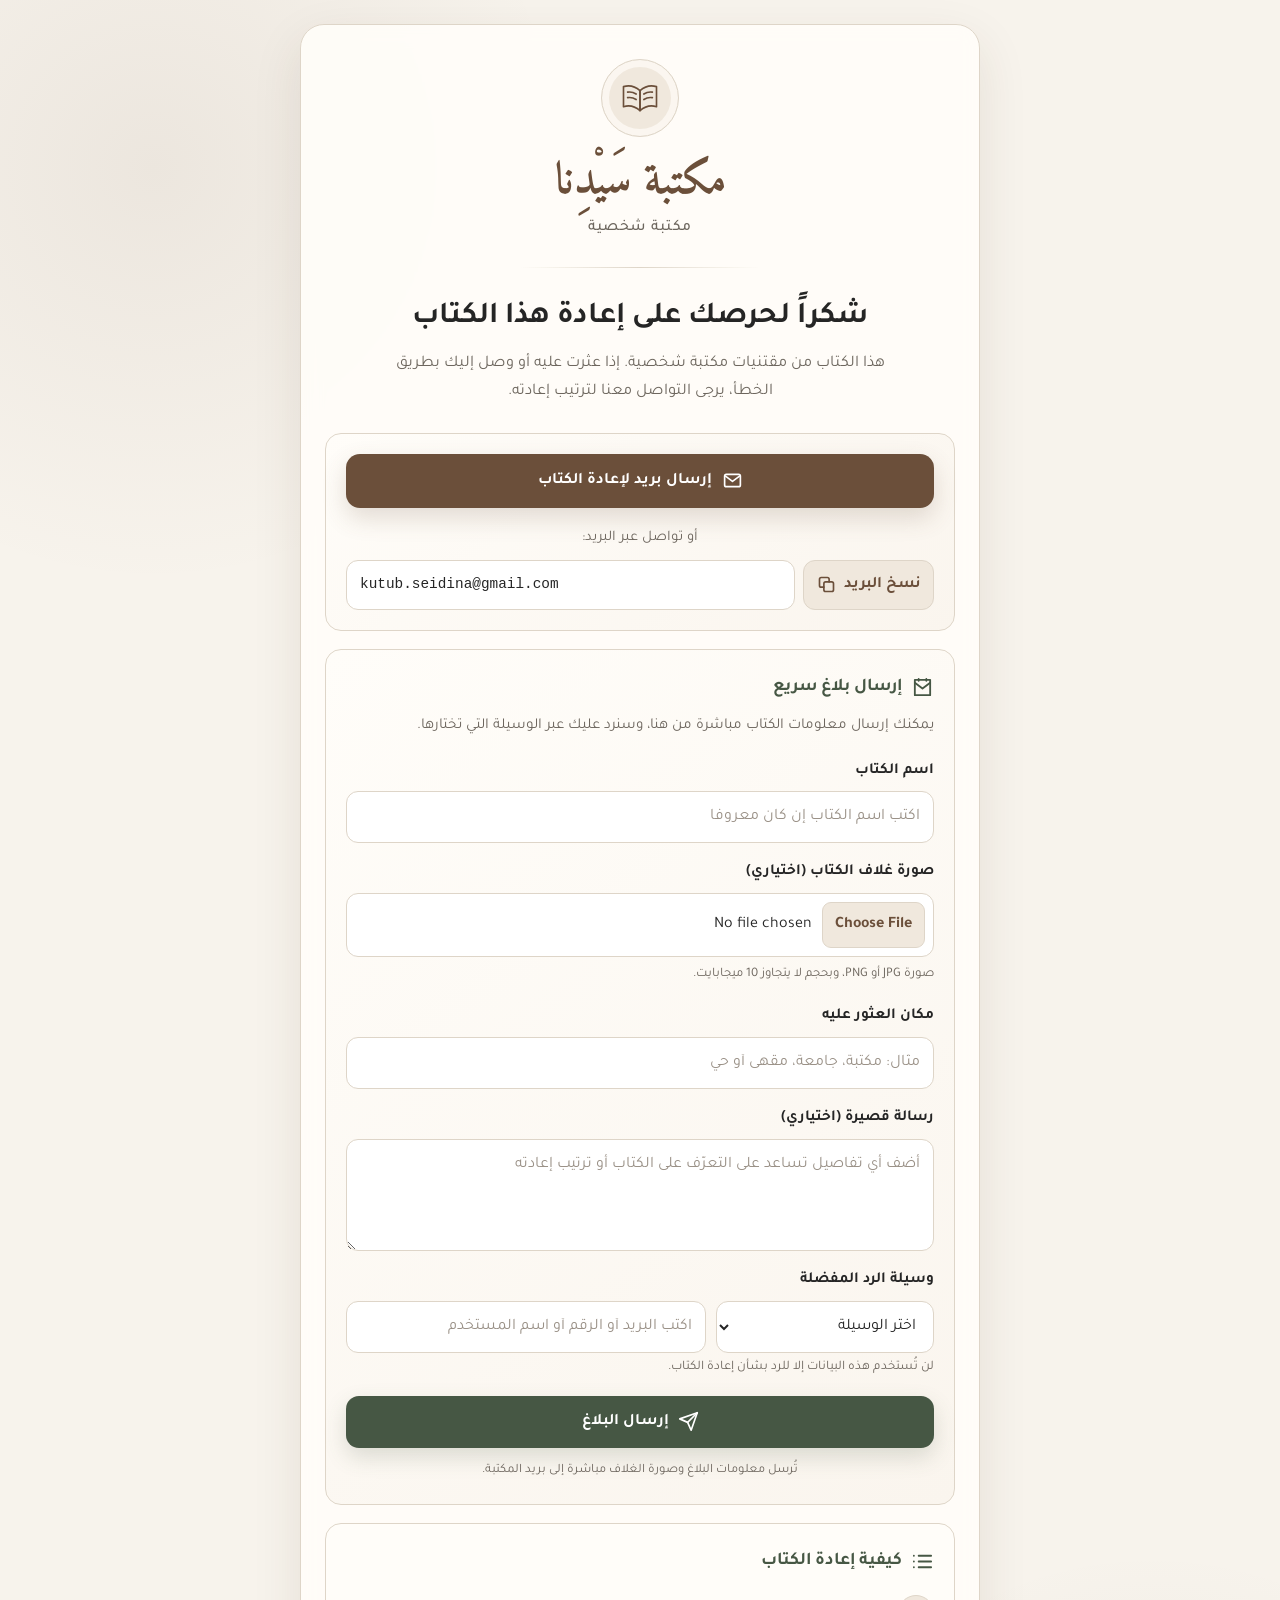
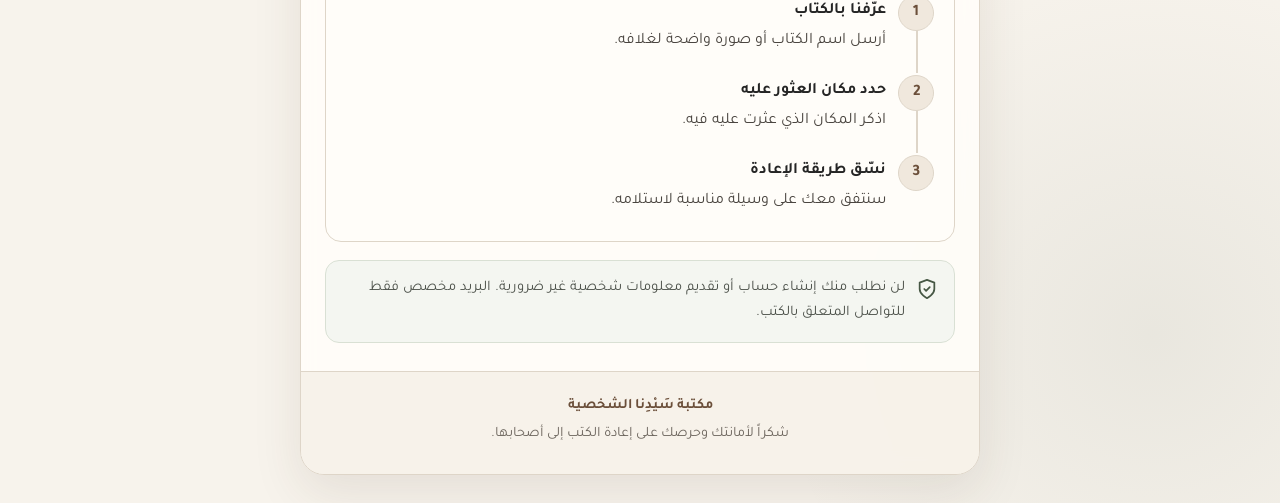
==== index.html @ b61b4557 "Rename preview.html to index.html" ====
<!doctype html>
<html lang="ar" dir="rtl">
<head>
  <meta charset="utf-8">
  <meta name="viewport" content="width=device-width, initial-scale=1, viewport-fit=cover">
  <meta name="theme-color" content="#6B4F3A">
  <meta name="description" content="صفحة تواصل لإعادة كتاب من مكتبة شخصية إلى صاحبه.">
  <title>إعادة كتاب | مكتبة شخصية</title>

  <link rel="preconnect" href="https://fonts.googleapis.com">
  <link rel="preconnect" href="https://fonts.gstatic.com" crossorigin>
  <link href="https://fonts.googleapis.com/css2?family=Amiri:wght@700&family=Tajawal:wght@400;500;700&display=swap" rel="stylesheet">

  <style>
    :root {
      --paper: #F7F3EC;
      --card: #FFFDF9;
      --ink: #252525;
      --muted: #6D665E;
      --primary: #6B4F3A;
      --primary-hover: #563D2C;
      --olive: #465744;
      --border: #DED5C8;
      --soft: #F0E8DD;
      --success: #315B3B;
      --shadow: 0 18px 50px rgba(64, 45, 31, 0.10);
      --radius-lg: 24px;
      --radius-md: 16px;
      --focus: 0 0 0 4px rgba(107, 79, 58, 0.20);
    }

    * { box-sizing: border-box; }

    html { scroll-behavior: smooth; }

    body {
      margin: 0;
      min-height: 100vh;
      min-height: 100svh;
      color: var(--ink);
      background:
        radial-gradient(circle at 12% 8%, rgba(107, 79, 58, 0.08), transparent 26rem),
        radial-gradient(circle at 90% 92%, rgba(70, 87, 68, 0.08), transparent 24rem),
        var(--paper);
      font-family: "Tajawal", system-ui, -apple-system, "Segoe UI", sans-serif;
      line-height: 1.75;
      -webkit-font-smoothing: antialiased;
      text-rendering: optimizeLegibility;
    }

    button, a { font: inherit; }
    a { color: inherit; }

    .page {
      width: min(100% - 28px, 680px);
      margin-inline: auto;
      padding: max(24px, env(safe-area-inset-top)) 0 max(28px, env(safe-area-inset-bottom));
    }

    .shell {
      overflow: hidden;
      background: rgba(255, 253, 249, 0.92);
      border: 1px solid var(--border);
      border-radius: var(--radius-lg);
      box-shadow: var(--shadow);
      backdrop-filter: blur(10px);
    }

    .hero {
      position: relative;
      padding: 34px 24px 28px;
      text-align: center;
    }

    .hero::after {
      content: "";
      display: block;
      width: min(240px, 62%);
      height: 1px;
      margin: 24px auto 0;
      background: linear-gradient(90deg, transparent, var(--border), transparent);
    }

    .logo {
      display: grid;
      place-items: center;
      width: 78px;
      height: 78px;
      margin: 0 auto 16px;
      color: var(--primary);
      background: var(--soft);
      border: 1px solid var(--border);
      border-radius: 50%;
      box-shadow: inset 0 0 0 7px rgba(255, 253, 249, 0.72);
    }

    .logo svg { width: 44px; height: 44px; }

    .library-name {
      margin: 0;
      color: var(--primary);
      font-family: "Amiri", Georgia, serif;
      font-size: clamp(2rem, 8vw, 2.8rem);
      line-height: 1.3;
    }

    .library-type {
      margin: 4px 0 0;
      color: var(--muted);
      font-size: 0.98rem;
      font-weight: 500;
      letter-spacing: 0.03em;
    }

    main { padding: 0 24px 28px; }

    .message { text-align: center; }

    .message h2 {
      margin: 0 0 10px;
      font-size: clamp(1.45rem, 5vw, 1.9rem);
      line-height: 1.45;
    }

    .message p {
      max-width: 520px;
      margin: 0 auto;
      color: var(--muted);
      font-size: 1.02rem;
    }

    .contact {
      margin-top: 26px;
      padding: 20px;
      background: linear-gradient(145deg, #FFFDF9, #FAF5EE);
      border: 1px solid var(--border);
      border-radius: var(--radius-md);
    }

    .primary-action {
      display: inline-flex;
      align-items: center;
      justify-content: center;
      gap: 10px;
      width: 100%;
      min-height: 54px;
      padding: 13px 18px;
      color: #fff;
      background: var(--primary);
      border: 0;
      border-radius: 14px;
      text-decoration: none;
      font-weight: 700;
      box-shadow: 0 10px 24px rgba(107, 79, 58, 0.19);
      transition: transform 160ms ease, background 160ms ease, box-shadow 160ms ease;
    }

    .primary-action:hover {
      background: var(--primary-hover);
      box-shadow: 0 13px 28px rgba(107, 79, 58, 0.23);
      transform: translateY(-1px);
    }

    .primary-action:active { transform: translateY(0); }

    .primary-action:focus-visible,
    .copy-button:focus-visible {
      outline: none;
      box-shadow: var(--focus);
    }

    .primary-action svg,
    .copy-button svg {
      flex: 0 0 auto;
      width: 21px;
      height: 21px;
    }

    .email-label {
      margin: 18px 0 8px;
      color: var(--muted);
      text-align: center;
      font-size: 0.92rem;
    }

    .email-row {
      display: flex;
      align-items: stretch;
      gap: 8px;
      direction: ltr;
    }

    .email-address {
      display: flex;
      align-items: center;
      min-width: 0;
      flex: 1;
      padding: 11px 13px;
      overflow-wrap: anywhere;
      color: var(--ink);
      background: #fff;
      border: 1px solid var(--border);
      border-radius: 12px;
      font-family: ui-monospace, SFMono-Regular, Consolas, monospace;
      font-size: 0.9rem;
      text-align: left;
      user-select: all;
    }

    .copy-button {
      display: inline-flex;
      align-items: center;
      justify-content: center;
      gap: 7px;
      min-width: 94px;
      padding: 10px 12px;
      color: var(--primary);
      background: var(--soft);
      border: 1px solid var(--border);
      border-radius: 12px;
      cursor: pointer;
      font-weight: 700;
      transition: background 160ms ease, transform 160ms ease;
    }

    .copy-button:hover { background: #E9DED0; }
    .copy-button:active { transform: scale(0.98); }

    .steps {
      margin-top: 18px;
      padding: 22px 20px;
      background: var(--card);
      border: 1px solid var(--border);
      border-radius: var(--radius-md);
    }

    .section-title {
      display: flex;
      align-items: center;
      gap: 9px;
      margin: 0 0 15px;
      color: var(--olive);
      font-size: 1.12rem;
    }

    .section-title svg { width: 23px; height: 23px; }

    .steps ol {
      display: grid;
      gap: 0;
      margin: 0;
      padding: 0;
      list-style: none;
      counter-reset: return-steps;
    }

    .steps li {
      position: relative;
      min-height: 64px;
      padding: 4px 48px 18px 0;
      color: #49443F;
      counter-increment: return-steps;
    }

    .steps li:last-child {
      min-height: 46px;
      padding-bottom: 4px;
    }

    .steps li::before {
      content: counter(return-steps);
      position: absolute;
      z-index: 1;
      top: 2px;
      right: 0;
      display: grid;
      place-items: center;
      width: 34px;
      height: 34px;
      color: var(--primary);
      background: var(--soft);
      border: 1px solid var(--border);
      border-radius: 50%;
      font-weight: 700;
    }

    .steps li:not(:last-child)::after {
      content: "";
      position: absolute;
      top: 36px;
      right: 16px;
      bottom: 0;
      width: 2px;
      background: var(--border);
    }

    .step-title {
      display: block;
      margin-bottom: 2px;
      color: var(--ink);
      font-weight: 700;
    }

    .step-description {
      display: block;
      color: #49443F;
    }

    .report-form-section {
      margin-top: 18px;
      padding: 22px 20px;
      background: linear-gradient(145deg, #FFFDF9, #FAF5EE);
      border: 1px solid var(--border);
      border-radius: var(--radius-md);
    }

    .form-intro {
      margin: -5px 0 18px;
      color: var(--muted);
      font-size: 0.95rem;
    }

    .report-form {
      display: grid;
      gap: 16px;
    }

    .form-field {
      display: grid;
      gap: 7px;
    }

    .form-field label,
    .form-legend {
      color: var(--ink);
      font-weight: 700;
      font-size: 0.96rem;
    }

    .field-hint {
      margin: -3px 0 0;
      color: var(--muted);
      font-size: 0.82rem;
    }

    .form-field input,
    .form-field select,
    .form-field textarea {
      width: 100%;
      min-height: 48px;
      padding: 11px 13px;
      color: var(--ink);
      background: #fff;
      border: 1px solid var(--border);
      border-radius: 12px;
      outline: none;
      font: inherit;
      transition: border-color 160ms ease, box-shadow 160ms ease;
    }

    .form-field textarea {
      min-height: 112px;
      resize: vertical;
    }

    .form-field input:focus,
    .form-field select:focus,
    .form-field textarea:focus {
      border-color: var(--primary);
      box-shadow: var(--focus);
    }

    .form-field input::placeholder,
    .form-field textarea::placeholder {
      color: #9A9187;
    }

    .reply-grid {
      display: grid;
      grid-template-columns: minmax(0, 0.85fr) minmax(0, 1.4fr);
      gap: 10px;
    }

    .file-input-wrap {
      position: relative;
      display: grid;
      gap: 10px;
    }

    .file-input {
      padding: 8px !important;
      cursor: pointer;
    }

    .file-input::file-selector-button {
      margin-left: 10px;
      padding: 8px 12px;
      color: var(--primary);
      background: var(--soft);
      border: 1px solid var(--border);
      border-radius: 9px;
      cursor: pointer;
      font: inherit;
      font-weight: 700;
    }

    .image-preview {
      display: none;
      align-items: center;
      gap: 12px;
      padding: 10px;
      background: #fff;
      border: 1px solid var(--border);
      border-radius: 12px;
    }

    .image-preview.visible {
      display: flex;
    }

    .image-preview img {
      width: 64px;
      height: 64px;
      flex: 0 0 auto;
      object-fit: cover;
      border: 1px solid var(--border);
      border-radius: 10px;
    }

    .image-preview-text {
      min-width: 0;
      color: var(--muted);
      font-size: 0.84rem;
      overflow-wrap: anywhere;
    }

    .submit-report {
      display: inline-flex;
      align-items: center;
      justify-content: center;
      gap: 9px;
      width: 100%;
      min-height: 52px;
      padding: 12px 18px;
      color: #fff;
      background: var(--olive);
      border: 0;
      border-radius: 13px;
      cursor: pointer;
      font-weight: 700;
      box-shadow: 0 9px 22px rgba(70, 87, 68, 0.18);
      transition: transform 160ms ease, filter 160ms ease;
    }

    .submit-report:hover {
      filter: brightness(0.94);
      transform: translateY(-1px);
    }

    .submit-report:active {
      transform: translateY(0);
    }

    .submit-report:focus-visible {
      outline: none;
      box-shadow: 0 0 0 4px rgba(70, 87, 68, 0.22);
    }

    .submit-report svg {
      width: 21px;
      height: 21px;
    }

    .form-note {
      margin: -4px 0 0;
      color: var(--muted);
      text-align: center;
      font-size: 0.8rem;
    }

    .privacy {
      display: flex;
      align-items: flex-start;
      gap: 11px;
      margin-top: 18px;
      padding: 15px 16px;
      color: #4C514A;
      background: #F4F6F1;
      border: 1px solid #D9E0D4;
      border-radius: 14px;
      font-size: 0.92rem;
    }

    .privacy svg {
      flex: 0 0 auto;
      width: 22px;
      height: 22px;
      margin-top: 2px;
      color: var(--olive);
    }

    .privacy p { margin: 0; }

    footer {
      padding: 22px 24px 26px;
      color: var(--muted);
      background: rgba(240, 232, 221, 0.52);
      border-top: 1px solid var(--border);
      text-align: center;
      font-size: 0.9rem;
    }

    footer strong {
      display: block;
      margin-bottom: 3px;
      color: var(--primary);
      font-weight: 700;
    }

    .toast {
      position: fixed;
      right: 50%;
      bottom: max(22px, env(safe-area-inset-bottom));
      z-index: 10;
      max-width: calc(100% - 32px);
      padding: 11px 16px;
      color: #fff;
      background: var(--success);
      border-radius: 999px;
      box-shadow: 0 10px 30px rgba(37, 37, 37, 0.2);
      opacity: 0;
      pointer-events: none;
      transform: translate(50%, 16px);
      transition: opacity 180ms ease, transform 180ms ease;
    }

    .toast.show {
      opacity: 1;
      transform: translate(50%, 0);
    }

    .noscript {
      margin: 12px 24px 24px;
      padding: 12px;
      color: #6B3D2E;
      background: #FFF2EC;
      border: 1px solid #EDC7B8;
      border-radius: 12px;
      text-align: center;
    }

    @media (max-width: 480px) {
      .page {
        width: min(100% - 18px, 680px);
        padding-top: 10px;
      }
      .shell { border-radius: 20px; }
      .hero { padding: 28px 18px 24px; }
      main { padding-inline: 16px; }
      .contact, .steps, .report-form-section { padding-inline: 15px; }
      .email-row { flex-direction: column; }
      .reply-grid { grid-template-columns: 1fr; }
      .copy-button { width: 100%; min-height: 46px; }
    }

    @media (prefers-reduced-motion: reduce) {
      html { scroll-behavior: auto; }
      *, *::before, *::after {
        transition-duration: 0.01ms !important;
        animation-duration: 0.01ms !important;
        animation-iteration-count: 1 !important;
      }
    }
  </style>
</head>

<body>
  <div class="page">
    <div class="shell">
      <header class="hero">
        <div class="logo" aria-hidden="true">
          <svg viewBox="0 0 64 64" fill="none" stroke="currentColor" stroke-width="2.4" stroke-linecap="round" stroke-linejoin="round">
            <path d="M8 15.5c8.7-2.8 16.6-.7 24 5.8v29.2c-7.4-6.5-15.3-8.6-24-5.8V15.5Z"/>
            <path d="M56 15.5c-8.7-2.8-16.6-.7-24 5.8v29.2c7.4-6.5 15.3-8.6 24-5.8V15.5Z"/>
            <path d="M14 23.5c4.6-.8 8.6.2 12.4 2.7M14 31.5c4.6-.8 8.6.2 12.4 2.7M50 23.5c-4.6-.8-8.6.2-12.4 2.7M50 31.5c-4.6-.8-8.6.2-12.4 2.7"/>
          </svg>
        </div>

        <h1 class="library-name" id="libraryName">مكتبة اسمك</h1>
        <p class="library-type">مكتبة شخصية</p>
      </header>

      <main>
        <section class="message" aria-labelledby="welcomeTitle">
          <h2 id="welcomeTitle">شكراً لحرصك على إعادة هذا الكتاب</h2>
          <p>
            هذا الكتاب من مقتنيات مكتبة شخصية. إذا عثرت عليه أو وصل إليك بطريق الخطأ،
            يرجى التواصل معنا لترتيب إعادته.
          </p>
        </section>

        <section class="contact" aria-label="وسائل التواصل">
          <a class="primary-action" id="emailButton" href="#">
            <svg viewBox="0 0 24 24" fill="none" stroke="currentColor" stroke-width="1.9" stroke-linecap="round" stroke-linejoin="round" aria-hidden="true">
              <rect x="3" y="5" width="18" height="14" rx="2"/>
              <path d="m4 7 8 6 8-6"/>
            </svg>
            <span>إرسال بريد لإعادة الكتاب</span>
          </a>

          <p class="email-label">أو تواصل عبر البريد:</p>

          <div class="email-row">
            <span class="email-address" id="emailAddress">kutub.name@gmail.com</span>
            <button class="copy-button" id="copyEmail" type="button">
              <svg viewBox="0 0 24 24" fill="none" stroke="currentColor" stroke-width="1.9" stroke-linecap="round" stroke-linejoin="round" aria-hidden="true">
                <rect x="9" y="9" width="11" height="11" rx="2"/>
                <path d="M15 9V6a2 2 0 0 0-2-2H6a2 2 0 0 0-2 2v7a2 2 0 0 0 2 2h3"/>
              </svg>
              <span>نسخ البريد</span>
            </button>
          </div>
        </section>

        <section class="report-form-section" aria-labelledby="reportFormTitle">
          <h2 class="section-title" id="reportFormTitle">
            <svg viewBox="0 0 24 24" fill="none" stroke="currentColor" stroke-width="1.9" stroke-linecap="round" stroke-linejoin="round" aria-hidden="true">
              <path d="M4 4h16v16H4z"/>
              <path d="m4 7 8 6 8-6"/>
              <path d="M8 3v2M16 3v2"/>
            </svg>
            إرسال بلاغ سريع
          </h2>

          <p class="form-intro">
            يمكنك إرسال معلومات الكتاب مباشرة من هنا، وسنرد عليك عبر الوسيلة التي تختارها.
          </p>

          <form
            class="report-form"
            id="bookReportForm"
            action="https://formsubmit.co/kutub.name@gmail.com"
            method="POST"
            enctype="multipart/form-data"
          >
            <input type="hidden" name="_subject" value="بلاغ جديد عن كتاب تم العثور عليه">
            <input type="hidden" name="_template" value="table">
            <input type="text" name="_honey" tabindex="-1" autocomplete="off" style="display:none">

            <div class="form-field">
              <label for="bookTitle">اسم الكتاب</label>
              <input
                id="bookTitle"
                name="اسم الكتاب"
                type="text"
                autocomplete="off"
                placeholder="اكتب اسم الكتاب إن كان معروفاً"
                required
              >
            </div>

            <div class="form-field">
              <label for="bookCover">صورة غلاف الكتاب <span aria-hidden="true">(اختياري)</span></label>
              <div class="file-input-wrap">
                <input
                  class="file-input"
                  id="bookCover"
                  name="attachment"
                  type="file"
                  accept="image/png,image/jpeg"
                >
                <p class="field-hint">صورة JPG أو PNG، وبحجم لا يتجاوز 10 ميجابايت.</p>
                <div class="image-preview" id="imagePreview" aria-live="polite">
                  <img id="imagePreviewThumbnail" alt="معاينة صورة غلاف الكتاب">
                  <span class="image-preview-text" id="imagePreviewName"></span>
                </div>
              </div>
            </div>

            <div class="form-field">
              <label for="foundLocation">مكان العثور عليه</label>
              <input
                id="foundLocation"
                name="مكان العثور على الكتاب"
                type="text"
                autocomplete="off"
                placeholder="مثال: مكتبة، جامعة، مقهى أو حي"
                required
              >
            </div>

            <div class="form-field">
              <label for="reportMessage">رسالة قصيرة <span aria-hidden="true">(اختياري)</span></label>
              <textarea
                id="reportMessage"
                name="الرسالة"
                placeholder="أضف أي تفاصيل تساعد على التعرّف على الكتاب أو ترتيب إعادته"
              ></textarea>
            </div>

            <div class="form-field">
              <span class="form-legend">وسيلة الرد المفضلة</span>
              <div class="reply-grid">
                <select id="replyMethod" name="وسيلة الرد المفضلة" required>
                  <option value="" selected disabled>اختر الوسيلة</option>
                  <option value="البريد الإلكتروني">البريد الإلكتروني</option>
                  <option value="واتساب أو اتصال">واتساب أو اتصال</option>
                  <option value="تيليغرام">تيليغرام</option>
                  <option value="وسيلة أخرى">وسيلة أخرى</option>
                </select>
                <input
                  id="replyContact"
                  name="بيانات التواصل للرد"
                  type="text"
                  autocomplete="email"
                  placeholder="اكتب البريد أو الرقم أو اسم المستخدم"
                  required
                >
              </div>
              <p class="field-hint">لن تُستخدم هذه البيانات إلا للرد بشأن إعادة الكتاب.</p>
            </div>

            <button class="submit-report" type="submit">
              <svg viewBox="0 0 24 24" fill="none" stroke="currentColor" stroke-width="1.9" stroke-linecap="round" stroke-linejoin="round" aria-hidden="true">
                <path d="m22 2-7 20-4-9-9-4Z"/>
                <path d="M22 2 11 13"/>
              </svg>
              <span>إرسال البلاغ</span>
            </button>

            <p class="form-note">تُرسل معلومات البلاغ وصورة الغلاف مباشرة إلى بريد المكتبة.</p>
          </form>
        </section>

        <section class="steps" aria-labelledby="stepsTitle">
          <h2 class="section-title" id="stepsTitle">
            <svg viewBox="0 0 24 24" fill="none" stroke="currentColor" stroke-width="1.9" stroke-linecap="round" stroke-linejoin="round" aria-hidden="true">
              <path d="M8 6h13M8 12h13M8 18h13"/>
              <path d="M3 6h.01M3 12h.01M3 18h.01"/>
            </svg>
            كيفية إعادة الكتاب
          </h2>

          <ol>
            <li>
              <span class="step-title">عرّفنا بالكتاب</span>
              <span class="step-description">أرسل اسم الكتاب أو صورة واضحة لغلافه.</span>
            </li>
            <li>
              <span class="step-title">حدد مكان العثور عليه</span>
              <span class="step-description">اذكر المكان الذي عثرت عليه فيه.</span>
            </li>
            <li>
              <span class="step-title">نسّق طريقة الإعادة</span>
              <span class="step-description">سنتفق معك على وسيلة مناسبة لاستلامه.</span>
            </li>
          </ol>
        </section>

        <aside class="privacy" aria-label="ملاحظة الخصوصية">
          <svg viewBox="0 0 24 24" fill="none" stroke="currentColor" stroke-width="1.9" stroke-linecap="round" stroke-linejoin="round" aria-hidden="true">
            <path d="M12 22s8-4 8-10V5l-8-3-8 3v7c0 6 8 10 8 10Z"/>
            <path d="m9 12 2 2 4-4"/>
          </svg>
          <p>
            لن نطلب منك إنشاء حساب أو تقديم معلومات شخصية غير ضرورية.
            البريد مخصص فقط للتواصل المتعلق بالكتب.
          </p>
        </aside>
      </main>

      <footer>
        <strong id="footerLibraryName">مكتبة اسمك الشخصية</strong>
        شكراً لأمانتك وحرصك على إعادة الكتب إلى أصحابها.
      </footer>
    </div>

    <noscript>
      <div class="noscript">
        يلزم تفعيل JavaScript لاستخدام زر نسخ البريد، ويمكنك مراسلتنا مباشرة عبر البريد الظاهر في الصفحة.
      </div>
    </noscript>
  </div>

  <div class="toast" id="toast" role="status" aria-live="polite">تم نسخ البريد الإلكتروني</div>

  <script>
    /*
      عدّل هاتين القيمتين فقط قبل رفع الصفحة:
      1) libraryName: اسمك أو اسم المكتبة
      2) email: البريد الإلكتروني المخصص للمكتبة
    */
    const CONFIG = {
      libraryName: "سَيْدِنا",
      email: "kutub.seidina@gmail.com"
    };

    const emailSubject = "العثور على كتاب من مكتبتكم";
    const emailBody = `السلام عليكم،

عثرت على كتاب يحمل ختم مكتبتكم، وأرغب في التنسيق لإعادته.

اسم الكتاب:
مكان العثور عليه:
وسيلة التواصل المناسبة:

وشكراً.`;

    const libraryName = document.getElementById("libraryName");
    const footerLibraryName = document.getElementById("footerLibraryName");
    const emailAddress = document.getElementById("emailAddress");
    const emailButton = document.getElementById("emailButton");
    const copyEmail = document.getElementById("copyEmail");
    const toast = document.getElementById("toast");
    const bookReportForm = document.getElementById("bookReportForm");
    const bookCover = document.getElementById("bookCover");
    const imagePreview = document.getElementById("imagePreview");
    const imagePreviewThumbnail = document.getElementById("imagePreviewThumbnail");
    const imagePreviewName = document.getElementById("imagePreviewName");

    libraryName.textContent = `مكتبة ${CONFIG.libraryName}`;
    footerLibraryName.textContent = `مكتبة ${CONFIG.libraryName} الشخصية`;
    emailAddress.textContent = CONFIG.email;
    bookReportForm.action = `https://formsubmit.co/${CONFIG.email}`;

    const mailto =
      `mailto:${CONFIG.email}` +
      `?subject=${encodeURIComponent(emailSubject)}` +
      `&body=${encodeURIComponent(emailBody)}`;

    emailButton.href = mailto;

    let toastTimer;

    function showToast(message) {
      toast.textContent = message;
      toast.classList.add("show");
      clearTimeout(toastTimer);
      toastTimer = setTimeout(() => toast.classList.remove("show"), 2200);
    }

    async function copyEmailAddress() {
      try {
        await navigator.clipboard.writeText(CONFIG.email);
        showToast("تم نسخ البريد الإلكتروني");
      } catch {
        const range = document.createRange();
        range.selectNodeContents(emailAddress);
        const selection = window.getSelection();
        selection.removeAllRanges();
        selection.addRange(range);

        try {
          document.execCommand("copy");
          selection.removeAllRanges();
          showToast("تم نسخ البريد الإلكتروني");
        } catch {
          showToast("تعذر النسخ؛ حدّد البريد وانسخه يدوياً");
        }
      }
    }

    let previewObjectUrl = null;

    bookCover.addEventListener("change", () => {
      const [file] = bookCover.files;

      if (previewObjectUrl) {
        URL.revokeObjectURL(previewObjectUrl);
        previewObjectUrl = null;
      }

      imagePreview.classList.remove("visible");
      imagePreviewThumbnail.removeAttribute("src");
      imagePreviewName.textContent = "";
      bookCover.setCustomValidity("");

      if (!file) return;

      const maxFileSize = 10 * 1024 * 1024;
      if (file.size > maxFileSize) {
        bookCover.setCustomValidity("حجم الصورة أكبر من 10 ميجابايت.");
        bookCover.reportValidity();
        bookCover.value = "";
        showToast("اختر صورة لا يتجاوز حجمها 10 ميجابايت");
        return;
      }

      previewObjectUrl = URL.createObjectURL(file);
      imagePreviewThumbnail.src = previewObjectUrl;
      imagePreviewName.textContent = file.name;
      imagePreview.classList.add("visible");
    });

    bookReportForm.addEventListener("submit", () => {
      const submitButton = bookReportForm.querySelector(".submit-report");
      submitButton.disabled = true;
      submitButton.querySelector("span").textContent = "جارٍ إرسال البلاغ…";
    });

    copyEmail.addEventListener("click", copyEmailAddress);
  </script>
</body>
</html>
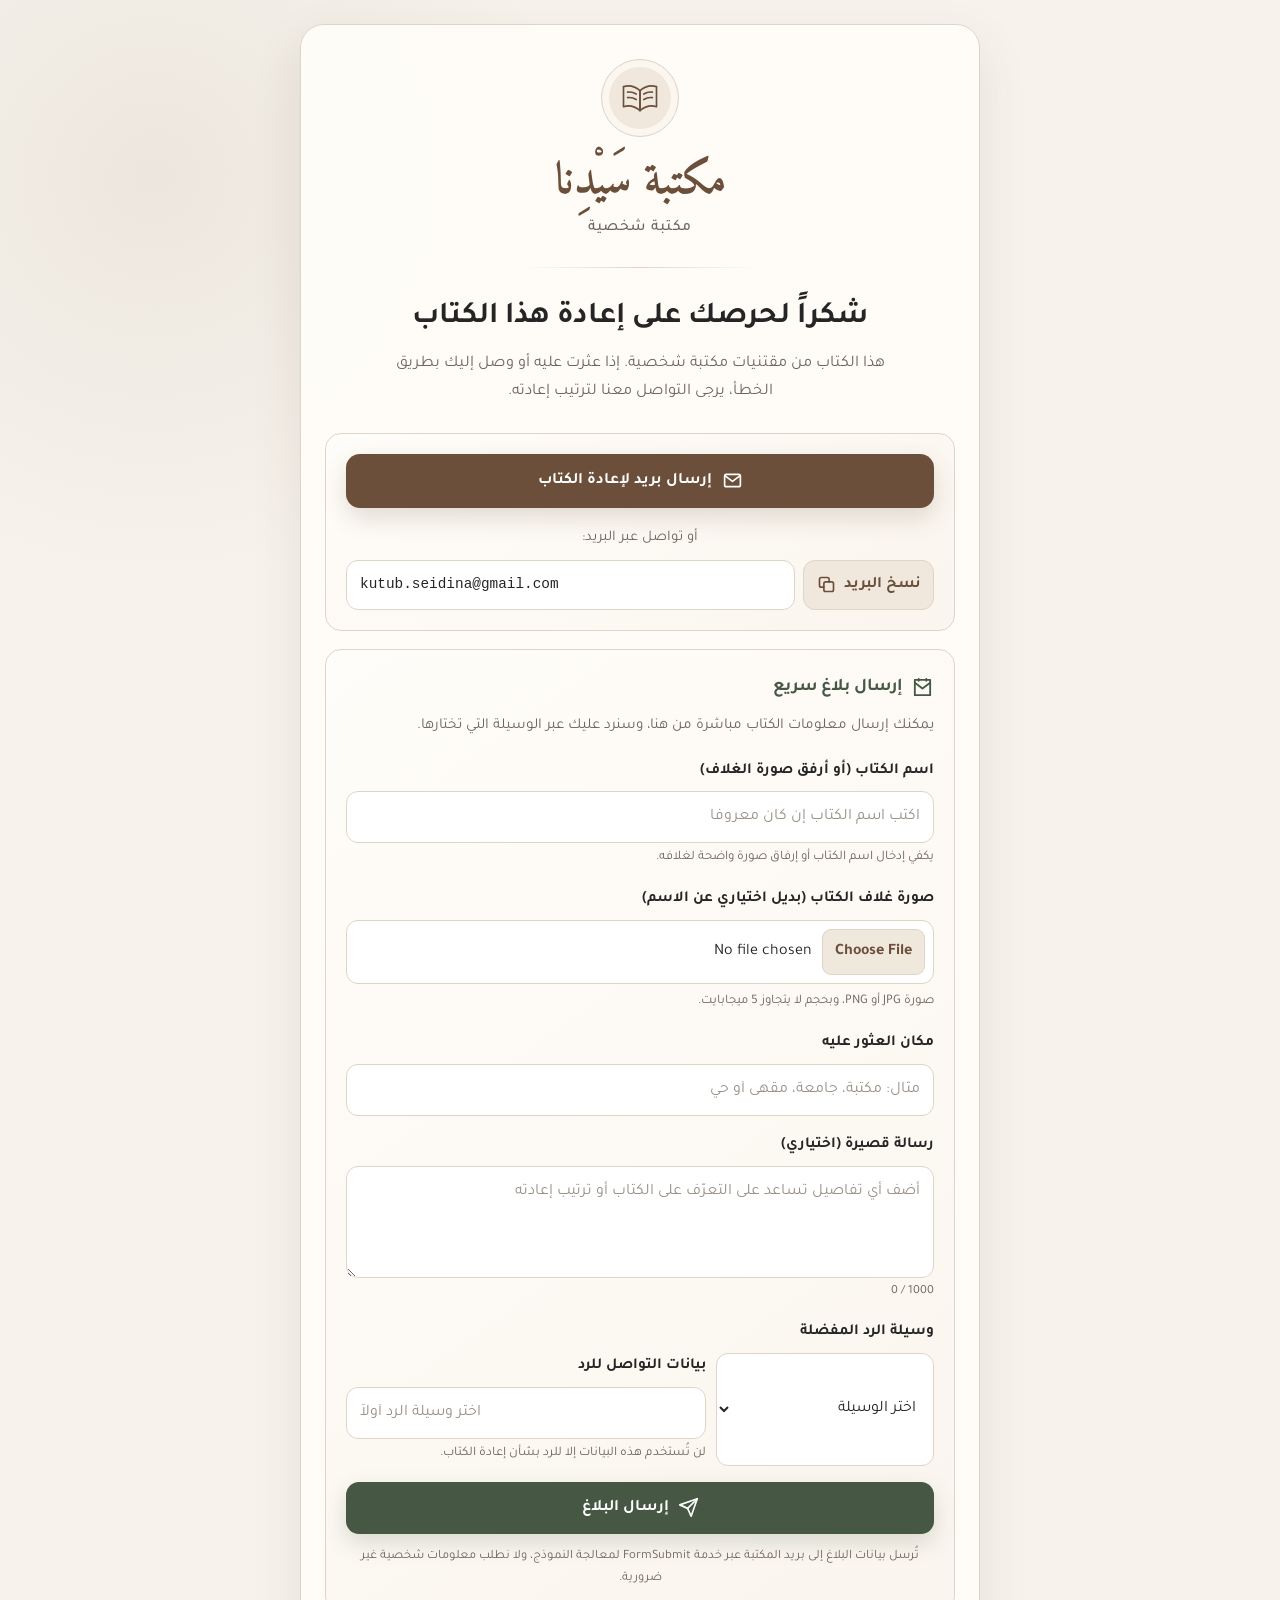
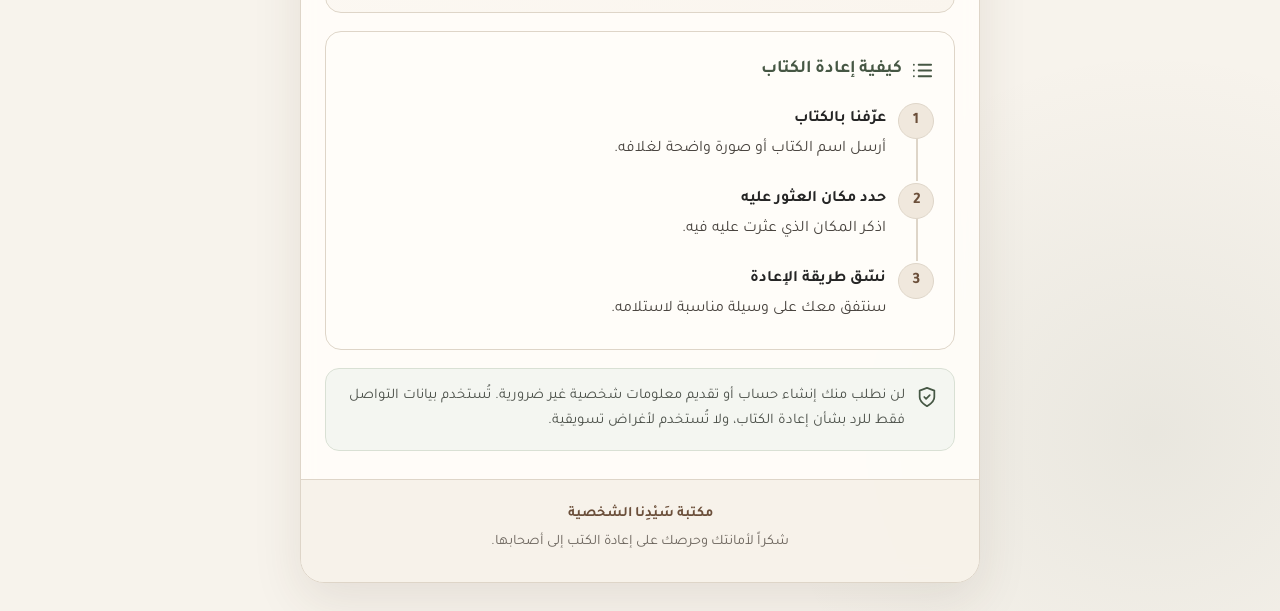
==== commit 91f6e120: "Rename index(6).html to index.html" ====
--- a/index.html
+++ b/index.html
@@ -478,6 +478,95 @@
       font-size: 0.8rem;
     }
 
+
+
+    /* تحسينات التحقق وتجربة نموذج البلاغ */
+    .field-error {
+      margin: -2px 0 0;
+      color: #9B2C2C;
+      font-size: 0.82rem;
+      font-weight: 500;
+    }
+
+    .field-error[hidden] {
+      display: none;
+    }
+
+    .form-field.has-error input,
+    .form-field.has-error select,
+    .form-field.has-error textarea {
+      border-color: #B44B4B;
+      box-shadow: 0 0 0 3px rgba(180, 75, 75, 0.12);
+    }
+
+    .reply-control {
+      display: grid;
+      gap: 7px;
+      min-width: 0;
+    }
+
+    .counter-row {
+      display: flex;
+      justify-content: flex-end;
+      margin-top: -4px;
+      color: var(--muted);
+      direction: ltr;
+      font-size: 0.78rem;
+    }
+
+    .image-preview-details {
+      display: grid;
+      min-width: 0;
+      flex: 1;
+      gap: 5px;
+    }
+
+    .remove-image {
+      justify-self: start;
+      padding: 4px 9px;
+      color: #8B3535;
+      background: #FFF4F2;
+      border: 1px solid #E8C3BE;
+      border-radius: 8px;
+      cursor: pointer;
+      font: inherit;
+      font-size: 0.78rem;
+      font-weight: 700;
+    }
+
+    .remove-image:hover {
+      background: #FCE9E6;
+    }
+
+    .submit-report:disabled {
+      cursor: wait;
+      filter: saturate(0.65);
+      opacity: 0.78;
+      transform: none;
+    }
+
+    .submit-spinner {
+      display: none;
+      width: 18px;
+      height: 18px;
+      border: 2px solid rgba(255, 255, 255, 0.42);
+      border-top-color: #fff;
+      border-radius: 50%;
+      animation: submit-spin 750ms linear infinite;
+    }
+
+    .submit-report.is-loading > svg {
+      display: none;
+    }
+
+    .submit-report.is-loading .submit-spinner {
+      display: inline-block;
+    }
+
+    @keyframes submit-spin {
+      to { transform: rotate(360deg); }
+    }
+
     .privacy {
       display: flex;
       align-items: flex-start;
@@ -639,96 +728,127 @@
           <form
             class="report-form"
             id="bookReportForm"
-            action="https://formsubmit.co/kutub.name@gmail.com"
+            action="https://formsubmit.co/kutub.seidina@gmail.com"
             method="POST"
             enctype="multipart/form-data"
+            novalidate
           >
             <input type="hidden" name="_subject" value="بلاغ جديد عن كتاب تم العثور عليه">
             <input type="hidden" name="_template" value="table">
+            <input type="hidden" id="successRedirect" name="_next" value="https://kutub-seidina.github.io/thanks.html">
             <input type="text" name="_honey" tabindex="-1" autocomplete="off" style="display:none">
 
-            <div class="form-field">
-              <label for="bookTitle">اسم الكتاب</label>
+            <div class="form-field" id="bookIdentityField">
+              <label for="bookTitle">اسم الكتاب <span aria-hidden="true">(أو أرفق صورة الغلاف)</span></label>
               <input
                 id="bookTitle"
                 name="اسم الكتاب"
                 type="text"
                 autocomplete="off"
+                maxlength="150"
+                aria-describedby="bookIdentityHint bookIdentityError"
                 placeholder="اكتب اسم الكتاب إن كان معروفاً"
-                required
               >
+              <p class="field-hint" id="bookIdentityHint">يكفي إدخال اسم الكتاب أو إرفاق صورة واضحة لغلافه.</p>
+              <p class="field-error" id="bookIdentityError" role="alert" hidden></p>
             </div>
 
-            <div class="form-field">
-              <label for="bookCover">صورة غلاف الكتاب <span aria-hidden="true">(اختياري)</span></label>
+            <div class="form-field" id="bookCoverField">
+              <label for="bookCover">صورة غلاف الكتاب <span aria-hidden="true">(بديل اختياري عن الاسم)</span></label>
               <div class="file-input-wrap">
                 <input
                   class="file-input"
                   id="bookCover"
                   name="attachment"
                   type="file"
-                  accept="image/png,image/jpeg"
+                  accept=".jpg,.jpeg,.png,image/jpeg,image/png"
+                  aria-describedby="bookCoverHint bookCoverError"
                 >
-                <p class="field-hint">صورة JPG أو PNG، وبحجم لا يتجاوز 10 ميجابايت.</p>
+                <p class="field-hint" id="bookCoverHint">صورة JPG أو PNG، وبحجم لا يتجاوز 5 ميجابايت.</p>
+                <p class="field-error" id="bookCoverError" role="alert" hidden></p>
                 <div class="image-preview" id="imagePreview" aria-live="polite">
                   <img id="imagePreviewThumbnail" alt="معاينة صورة غلاف الكتاب">
-                  <span class="image-preview-text" id="imagePreviewName"></span>
+                  <div class="image-preview-details">
+                    <span class="image-preview-text" id="imagePreviewName"></span>
+                    <button class="remove-image" id="removeImage" type="button">إزالة الصورة</button>
+                  </div>
                 </div>
               </div>
             </div>
 
-            <div class="form-field">
+            <div class="form-field" id="foundLocationField">
               <label for="foundLocation">مكان العثور عليه</label>
               <input
                 id="foundLocation"
                 name="مكان العثور على الكتاب"
                 type="text"
                 autocomplete="off"
+                maxlength="200"
+                aria-describedby="foundLocationError"
                 placeholder="مثال: مكتبة، جامعة، مقهى أو حي"
                 required
               >
+              <p class="field-error" id="foundLocationError" role="alert" hidden></p>
             </div>
 
-            <div class="form-field">
+            <div class="form-field" id="reportMessageField">
               <label for="reportMessage">رسالة قصيرة <span aria-hidden="true">(اختياري)</span></label>
               <textarea
                 id="reportMessage"
                 name="الرسالة"
+                maxlength="1000"
+                aria-describedby="messageCounter"
                 placeholder="أضف أي تفاصيل تساعد على التعرّف على الكتاب أو ترتيب إعادته"
               ></textarea>
+              <div class="counter-row" id="messageCounter" aria-live="polite">0 / 1000</div>
             </div>
 
-            <div class="form-field">
-              <span class="form-legend">وسيلة الرد المفضلة</span>
+            <div class="form-field" id="replyField">
+              <label for="replyMethod">وسيلة الرد المفضلة</label>
               <div class="reply-grid">
-                <select id="replyMethod" name="وسيلة الرد المفضلة" required>
-                  <option value="" selected disabled>اختر الوسيلة</option>
-                  <option value="البريد الإلكتروني">البريد الإلكتروني</option>
-                  <option value="واتساب أو اتصال">واتساب أو اتصال</option>
-                  <option value="تيليغرام">تيليغرام</option>
-                  <option value="وسيلة أخرى">وسيلة أخرى</option>
-                </select>
-                <input
-                  id="replyContact"
-                  name="بيانات التواصل للرد"
-                  type="text"
-                  autocomplete="email"
-                  placeholder="اكتب البريد أو الرقم أو اسم المستخدم"
-                  required
-                >
+                <div class="reply-control" id="replyMethodField">
+                  <select id="replyMethod" name="وسيلة الرد المفضلة" aria-describedby="replyMethodError" required>
+                    <option value="" selected disabled>اختر الوسيلة</option>
+                    <option value="البريد الإلكتروني">البريد الإلكتروني</option>
+                    <option value="واتساب أو اتصال">واتساب أو اتصال</option>
+                    <option value="تيليغرام">تيليغرام</option>
+                    <option value="وسيلة أخرى">وسيلة أخرى</option>
+                  </select>
+                  <p class="field-error" id="replyMethodError" role="alert" hidden></p>
+                </div>
+
+                <div class="reply-control" id="replyContactField">
+                  <label for="replyContact" id="replyContactLabel">بيانات التواصل للرد</label>
+                  <input
+                    id="replyContact"
+                    name="بيانات التواصل للرد"
+                    type="text"
+                    autocomplete="off"
+                    maxlength="120"
+                    aria-describedby="replyContactHint replyContactError"
+                    placeholder="اختر وسيلة الرد أولاً"
+                    required
+                    disabled
+                  >
+                  <p class="field-hint" id="replyContactHint">لن تُستخدم هذه البيانات إلا للرد بشأن إعادة الكتاب.</p>
+                  <p class="field-error" id="replyContactError" role="alert" hidden></p>
+                </div>
               </div>
-              <p class="field-hint">لن تُستخدم هذه البيانات إلا للرد بشأن إعادة الكتاب.</p>
             </div>
 
-            <button class="submit-report" type="submit">
+            <button class="submit-report" id="submitReport" type="submit">
               <svg viewBox="0 0 24 24" fill="none" stroke="currentColor" stroke-width="1.9" stroke-linecap="round" stroke-linejoin="round" aria-hidden="true">
                 <path d="m22 2-7 20-4-9-9-4Z"/>
                 <path d="M22 2 11 13"/>
               </svg>
-              <span>إرسال البلاغ</span>
+              <span class="submit-spinner" aria-hidden="true"></span>
+              <span class="submit-label">إرسال البلاغ</span>
             </button>
 
-            <p class="form-note">تُرسل معلومات البلاغ وصورة الغلاف مباشرة إلى بريد المكتبة.</p>
+            <p class="form-note">
+              تُرسل بيانات البلاغ إلى بريد المكتبة عبر خدمة FormSubmit لمعالجة النموذج،
+              ولا نطلب معلومات شخصية غير ضرورية.
+            </p>
           </form>
         </section>
 
@@ -764,7 +884,7 @@
           </svg>
           <p>
             لن نطلب منك إنشاء حساب أو تقديم معلومات شخصية غير ضرورية.
-            البريد مخصص فقط للتواصل المتعلق بالكتب.
+            تُستخدم بيانات التواصل فقط للرد بشأن إعادة الكتاب، ولا تُستخدم لأغراض تسويقية.
           </p>
         </aside>
       </main>
@@ -786,14 +906,18 @@
 
   <script>
     /*
-      عدّل هاتين القيمتين فقط قبل رفع الصفحة:
+      عدّل هاتين القيمتين فقط عند الحاجة:
       1) libraryName: اسمك أو اسم المكتبة
       2) email: البريد الإلكتروني المخصص للمكتبة
     */
     const CONFIG = {
-      libraryName: "سَيْدِنا",
-      email: "kutub.seidina@gmail.com"
+      libraryName: 'سَيْدِنا',
+      email: 'kutub.seidina@gmail.com'
     };
+
+    const SITE_URL = "https://kutub-seidina.github.io";
+    const MAX_IMAGE_SIZE = 5 * 1024 * 1024;
+    const MAX_MESSAGE_LENGTH = 1000;
 
     const emailSubject = "العثور على كتاب من مكتبتكم";
     const emailBody = `السلام عليكم،
@@ -813,15 +937,36 @@
     const copyEmail = document.getElementById("copyEmail");
     const toast = document.getElementById("toast");
     const bookReportForm = document.getElementById("bookReportForm");
+    const successRedirect = document.getElementById("successRedirect");
+    const bookTitle = document.getElementById("bookTitle");
     const bookCover = document.getElementById("bookCover");
+    const foundLocation = document.getElementById("foundLocation");
+    const reportMessage = document.getElementById("reportMessage");
+    const messageCounter = document.getElementById("messageCounter");
+    const replyMethod = document.getElementById("replyMethod");
+    const replyContact = document.getElementById("replyContact");
+    const replyContactLabel = document.getElementById("replyContactLabel");
+    const replyContactHint = document.getElementById("replyContactHint");
     const imagePreview = document.getElementById("imagePreview");
     const imagePreviewThumbnail = document.getElementById("imagePreviewThumbnail");
     const imagePreviewName = document.getElementById("imagePreviewName");
+    const removeImage = document.getElementById("removeImage");
+    const submitButton = document.getElementById("submitReport");
+    const submitLabel = submitButton.querySelector(".submit-label");
+
+    const errors = {
+      bookIdentity: document.getElementById("bookIdentityError"),
+      bookCover: document.getElementById("bookCoverError"),
+      foundLocation: document.getElementById("foundLocationError"),
+      replyMethod: document.getElementById("replyMethodError"),
+      replyContact: document.getElementById("replyContactError")
+    };
 
     libraryName.textContent = `مكتبة ${CONFIG.libraryName}`;
     footerLibraryName.textContent = `مكتبة ${CONFIG.libraryName} الشخصية`;
     emailAddress.textContent = CONFIG.email;
     bookReportForm.action = `https://formsubmit.co/${CONFIG.email}`;
+    successRedirect.value = `${SITE_URL}/thanks.html`;
 
     const mailto =
       `mailto:${CONFIG.email}` +
@@ -831,12 +976,291 @@
     emailButton.href = mailto;
 
     let toastTimer;
+    let previewObjectUrl = null;
+    let selectedImageIsValid = false;
+    let imageValidationPromise = Promise.resolve();
+    let isSubmitting = false;
 
     function showToast(message) {
       toast.textContent = message;
       toast.classList.add("show");
       clearTimeout(toastTimer);
       toastTimer = setTimeout(() => toast.classList.remove("show"), 2200);
+    }
+
+    function getFieldContainer(control) {
+      return control.closest(".reply-control") || control.closest(".form-field");
+    }
+
+    function setError(control, errorElement, message) {
+      const container = getFieldContainer(control);
+      if (container) container.classList.add("has-error");
+      control.setAttribute("aria-invalid", "true");
+      errorElement.textContent = message;
+      errorElement.hidden = false;
+    }
+
+    function clearError(control, errorElement) {
+      const container = getFieldContainer(control);
+      if (container) container.classList.remove("has-error");
+      control.removeAttribute("aria-invalid");
+      errorElement.textContent = "";
+      errorElement.hidden = true;
+    }
+
+    function normalizeDigits(value) {
+      return value
+        .replace(/[٠-٩]/g, digit => String("٠١٢٣٤٥٦٧٨٩".indexOf(digit)))
+        .replace(/[۰-۹]/g, digit => String("۰۱۲۳۴۵۶۷۸۹".indexOf(digit)));
+    }
+
+    function cleanSingleLine(value) {
+      return value.trim().replace(/\s+/g, " ");
+    }
+
+    function isValidEmail(value) {
+      return /^[^\s@]+@[^\s@]+\.[^\s@]{2,}$/.test(value);
+    }
+
+    function normalizePhoneForDisplay(value) {
+      return normalizeDigits(value)
+        .replace(/[–—−]/g, "-")
+        .trim()
+        .replace(/\s+/g, " ");
+    }
+
+    function isValidPhone(value) {
+      const normalized = normalizePhoneForDisplay(value);
+      if (!/^[+]?([0-9()\s-]+)$/.test(normalized)) return false;
+      if ((normalized.match(/\+/g) || []).length > 1) return false;
+      if (normalized.includes("+") && !normalized.startsWith("+")) return false;
+      const digits = normalized.replace(/\D/g, "");
+      return digits.length >= 8 && digits.length <= 15;
+    }
+
+    function isValidTelegram(value) {
+      const username = /^@[A-Za-z0-9_]{5,32}$/;
+      const link = /^https:\/\/t\.me\/[A-Za-z0-9_]{5,32}\/?$/i;
+      return username.test(value) || link.test(value);
+    }
+
+    function formatFileSize(bytes) {
+      return `${(bytes / (1024 * 1024)).toFixed(bytes < 1024 * 1024 ? 2 : 1)} ميجابايت`;
+    }
+
+    function resetImagePreview({ clearInput = false, clearValidation = true } = {}) {
+      if (previewObjectUrl) {
+        URL.revokeObjectURL(previewObjectUrl);
+        previewObjectUrl = null;
+      }
+      imagePreview.classList.remove("visible");
+      imagePreviewThumbnail.removeAttribute("src");
+      imagePreviewName.textContent = "";
+      selectedImageIsValid = false;
+      if (clearInput) bookCover.value = "";
+      if (clearValidation) clearError(bookCover, errors.bookCover);
+    }
+
+    async function hasValidImageSignature(file) {
+      const bytes = new Uint8Array(await file.slice(0, 12).arrayBuffer());
+      const isJpeg = bytes.length >= 3 && bytes[0] === 0xFF && bytes[1] === 0xD8 && bytes[2] === 0xFF;
+      const isPng = bytes.length >= 8 &&
+        bytes[0] === 0x89 && bytes[1] === 0x50 && bytes[2] === 0x4E && bytes[3] === 0x47 &&
+        bytes[4] === 0x0D && bytes[5] === 0x0A && bytes[6] === 0x1A && bytes[7] === 0x0A;
+      return isJpeg || isPng;
+    }
+
+    async function canDecodeImage(file) {
+      if ("createImageBitmap" in window) {
+        const bitmap = await createImageBitmap(file);
+        const valid = bitmap.width > 0 && bitmap.height > 0;
+        bitmap.close();
+        return valid;
+      }
+
+      return new Promise((resolve, reject) => {
+        const url = URL.createObjectURL(file);
+        const image = new Image();
+        image.onload = () => {
+          const valid = image.naturalWidth > 0 && image.naturalHeight > 0;
+          URL.revokeObjectURL(url);
+          resolve(valid);
+        };
+        image.onerror = () => {
+          URL.revokeObjectURL(url);
+          reject(new Error("Invalid image"));
+        };
+        image.src = url;
+      });
+    }
+
+    async function validateSelectedImage() {
+      resetImagePreview({ clearInput: false, clearValidation: true });
+      const [file] = bookCover.files;
+      if (!file) return true;
+
+      if (file.size === 0) {
+        setError(bookCover, errors.bookCover, "ملف الصورة فارغ أو تالف.");
+        bookCover.value = "";
+        return false;
+      }
+
+      if (file.size > MAX_IMAGE_SIZE) {
+        setError(bookCover, errors.bookCover, "حجم الصورة يتجاوز 5 ميجابايت.");
+        bookCover.value = "";
+        showToast("اختر صورة لا يتجاوز حجمها 5 ميجابايت");
+        return false;
+      }
+
+      const extensionIsValid = /\.(jpe?g|png)$/i.test(file.name);
+      const mimeIsValid = file.type === "image/jpeg" || file.type === "image/png" || file.type === "";
+
+      try {
+        const signatureIsValid = await hasValidImageSignature(file);
+        if (!extensionIsValid || !mimeIsValid || !signatureIsValid || !(await canDecodeImage(file))) {
+          throw new Error("Unsupported image");
+        }
+      } catch {
+        setError(bookCover, errors.bookCover, "صيغة الصورة غير مدعومة. استخدم JPG أو PNG سليمة.");
+        bookCover.value = "";
+        return false;
+      }
+
+      selectedImageIsValid = true;
+      previewObjectUrl = URL.createObjectURL(file);
+      imagePreviewThumbnail.src = previewObjectUrl;
+      imagePreviewName.textContent = `${file.name} — ${formatFileSize(file.size)}`;
+      imagePreview.classList.add("visible");
+      clearError(bookCover, errors.bookCover);
+      clearError(bookTitle, errors.bookIdentity);
+      return true;
+    }
+
+    function updateReplyContactField() {
+      clearError(replyMethod, errors.replyMethod);
+      clearError(replyContact, errors.replyContact);
+      replyContact.disabled = !replyMethod.value;
+      replyContact.removeAttribute("pattern");
+      replyContact.removeAttribute("inputmode");
+      replyContact.dir = "ltr";
+
+      switch (replyMethod.value) {
+        case "البريد الإلكتروني":
+          replyContactLabel.textContent = "البريد الإلكتروني";
+          replyContact.type = "email";
+          replyContact.inputMode = "email";
+          replyContact.autocomplete = "email";
+          replyContact.placeholder = "name@example.com";
+          replyContactHint.textContent = "أدخل بريداً يمكننا الرد عليه بشأن إعادة الكتاب.";
+          break;
+        case "واتساب أو اتصال":
+          replyContactLabel.textContent = "رقم الهاتف أو واتساب";
+          replyContact.type = "tel";
+          replyContact.inputMode = "tel";
+          replyContact.autocomplete = "tel";
+          replyContact.placeholder = "+966 50 123 4567";
+          replyContactHint.textContent = "يمكن كتابة رمز الدولة والمسافات والشرطات، دون حروف.";
+          break;
+        case "تيليغرام":
+          replyContactLabel.textContent = "اسم مستخدم تيليغرام";
+          replyContact.type = "text";
+          replyContact.inputMode = "text";
+          replyContact.autocomplete = "off";
+          replyContact.placeholder = "@username أو https://t.me/username";
+          replyContactHint.textContent = "اكتب اسم المستخدم مسبوقاً بـ @ أو رابط t.me الكامل.";
+          break;
+        case "وسيلة أخرى":
+          replyContactLabel.textContent = "وسيلة التواصل وتفاصيلها";
+          replyContact.type = "text";
+          replyContact.inputMode = "text";
+          replyContact.autocomplete = "off";
+          replyContact.placeholder = "مثال: حساب Signal باسم ...";
+          replyContactHint.textContent = "اكتب وصفاً واضحاً لوسيلة التواصل، بخمسة أحرف على الأقل.";
+          break;
+        default:
+          replyContactLabel.textContent = "بيانات التواصل للرد";
+          replyContact.type = "text";
+          replyContact.autocomplete = "off";
+          replyContact.placeholder = "اختر وسيلة الرد أولاً";
+          replyContactHint.textContent = "لن تُستخدم هذه البيانات إلا للرد بشأن إعادة الكتاب.";
+      }
+    }
+
+    function validateBookIdentity() {
+      const hasTitle = cleanSingleLine(bookTitle.value).length > 0;
+      const hasImage = selectedImageIsValid && bookCover.files.length > 0;
+      if (!hasTitle && !hasImage) {
+        setError(bookTitle, errors.bookIdentity, "اكتب اسم الكتاب أو أرفق صورة الغلاف.");
+        return false;
+      }
+      clearError(bookTitle, errors.bookIdentity);
+      return true;
+    }
+
+    function validateFoundLocation() {
+      const value = cleanSingleLine(foundLocation.value);
+      if (!value) {
+        setError(foundLocation, errors.foundLocation, "اذكر المكان الذي عثرت فيه على الكتاب.");
+        return false;
+      }
+      clearError(foundLocation, errors.foundLocation);
+      return true;
+    }
+
+    function validateReplyMethod() {
+      if (!replyMethod.value) {
+        setError(replyMethod, errors.replyMethod, "اختر الطريقة التي تفضل أن نتواصل بها معك.");
+        return false;
+      }
+      clearError(replyMethod, errors.replyMethod);
+      return true;
+    }
+
+    function validateReplyContact() {
+      const method = replyMethod.value;
+      let value = replyContact.value.trim();
+
+      if (!method) return false;
+      if (!value) {
+        setError(replyContact, errors.replyContact, "أدخل بيانات التواصل المناسبة للوسيلة المختارة.");
+        return false;
+      }
+
+      if (method === "البريد الإلكتروني") {
+        if (!isValidEmail(value)) {
+          setError(replyContact, errors.replyContact, "أدخل بريداً إلكترونياً صحيحاً.");
+          return false;
+        }
+      } else if (method === "واتساب أو اتصال") {
+        value = normalizePhoneForDisplay(value);
+        replyContact.value = value;
+        if (!isValidPhone(value)) {
+          setError(replyContact, errors.replyContact, "أدخل رقم هاتف صحيحاً دون حروف، ويمكن إضافة رمز الدولة.");
+          return false;
+        }
+      } else if (method === "تيليغرام") {
+        if (!isValidTelegram(value)) {
+          setError(replyContact, errors.replyContact, "أدخل اسم مستخدم مثل @username أو رابط https://t.me/username.");
+          return false;
+        }
+      } else if (method === "وسيلة أخرى") {
+        if (cleanSingleLine(value).length < 5) {
+          setError(replyContact, errors.replyContact, "اكتب وصفاً واضحاً لوسيلة التواصل، بخمسة أحرف على الأقل.");
+          return false;
+        }
+      }
+
+      clearError(replyContact, errors.replyContact);
+      return true;
+    }
+
+    function getFirstInvalidControl(results) {
+      if (!results.bookIdentity) return bookTitle;
+      if (!results.image) return bookCover;
+      if (!results.location) return foundLocation;
+      if (!results.method) return replyMethod;
+      if (!results.contact) return replyContact;
+      return null;
     }
 
     async function copyEmailAddress() {
@@ -860,45 +1284,99 @@
       }
     }
 
-    let previewObjectUrl = null;
-
     bookCover.addEventListener("change", () => {
-      const [file] = bookCover.files;
-
-      if (previewObjectUrl) {
-        URL.revokeObjectURL(previewObjectUrl);
-        previewObjectUrl = null;
-      }
-
-      imagePreview.classList.remove("visible");
-      imagePreviewThumbnail.removeAttribute("src");
-      imagePreviewName.textContent = "";
-      bookCover.setCustomValidity("");
-
-      if (!file) return;
-
-      const maxFileSize = 10 * 1024 * 1024;
-      if (file.size > maxFileSize) {
-        bookCover.setCustomValidity("حجم الصورة أكبر من 10 ميجابايت.");
-        bookCover.reportValidity();
-        bookCover.value = "";
-        showToast("اختر صورة لا يتجاوز حجمها 10 ميجابايت");
-        return;
-      }
-
-      previewObjectUrl = URL.createObjectURL(file);
-      imagePreviewThumbnail.src = previewObjectUrl;
-      imagePreviewName.textContent = file.name;
-      imagePreview.classList.add("visible");
+      imageValidationPromise = validateSelectedImage();
     });
 
-    bookReportForm.addEventListener("submit", () => {
-      const submitButton = bookReportForm.querySelector(".submit-report");
-      submitButton.disabled = true;
-      submitButton.querySelector("span").textContent = "جارٍ إرسال البلاغ…";
+    removeImage.addEventListener("click", () => {
+      resetImagePreview({ clearInput: true, clearValidation: true });
+      if (!cleanSingleLine(bookTitle.value)) {
+        setError(bookTitle, errors.bookIdentity, "اكتب اسم الكتاب أو أرفق صورة الغلاف.");
+      }
+      bookCover.focus();
     });
 
+    bookTitle.addEventListener("input", () => {
+      if (cleanSingleLine(bookTitle.value) || selectedImageIsValid) {
+        clearError(bookTitle, errors.bookIdentity);
+      }
+    });
+
+    foundLocation.addEventListener("input", () => {
+      if (cleanSingleLine(foundLocation.value)) clearError(foundLocation, errors.foundLocation);
+    });
+
+    reportMessage.addEventListener("input", () => {
+      messageCounter.textContent = `${reportMessage.value.length} / ${MAX_MESSAGE_LENGTH}`;
+    });
+
+    replyMethod.addEventListener("change", () => {
+      updateReplyContactField();
+      replyContact.focus();
+    });
+
+    replyContact.addEventListener("input", () => clearError(replyContact, errors.replyContact));
+    replyContact.addEventListener("blur", () => {
+      if (replyMethod.value === "واتساب أو اتصال") {
+        replyContact.value = normalizePhoneForDisplay(replyContact.value);
+      }
+    });
+
+    bookReportForm.addEventListener("submit", async event => {
+      event.preventDefault();
+      if (isSubmitting) return;
+      isSubmitting = true;
+
+      try {
+        await imageValidationPromise;
+
+        bookTitle.value = cleanSingleLine(bookTitle.value);
+        foundLocation.value = cleanSingleLine(foundLocation.value);
+        reportMessage.value = reportMessage.value.trim();
+
+        const results = {
+          bookIdentity: validateBookIdentity(),
+          image: !bookCover.files.length || selectedImageIsValid,
+          location: validateFoundLocation(),
+          method: validateReplyMethod(),
+          contact: validateReplyContact()
+        };
+
+        if (!results.image) {
+          setError(bookCover, errors.bookCover, "استخدم صورة JPG أو PNG سليمة لا تتجاوز 5 ميجابايت.");
+        }
+
+        const firstInvalid = getFirstInvalidControl(results);
+        if (firstInvalid) {
+          isSubmitting = false;
+          firstInvalid.focus();
+          firstInvalid.scrollIntoView({ behavior: "smooth", block: "center" });
+          return;
+        }
+
+        submitButton.disabled = true;
+        submitButton.classList.add("is-loading");
+        submitLabel.textContent = "جارٍ إرسال البلاغ…";
+
+        HTMLFormElement.prototype.submit.call(bookReportForm);
+      } catch {
+        isSubmitting = false;
+        submitButton.disabled = false;
+        submitButton.classList.remove("is-loading");
+        submitLabel.textContent = "إرسال البلاغ";
+        showToast("تعذر تجهيز البلاغ. حاول مرة أخرى.");
+      }
+    });
+
+    window.addEventListener("pageshow", () => {
+      isSubmitting = false;
+      submitButton.disabled = false;
+      submitButton.classList.remove("is-loading");
+      submitLabel.textContent = "إرسال البلاغ";
+    });
+
     copyEmail.addEventListener("click", copyEmailAddress);
+    updateReplyContactField();
   </script>
 </body>
 </html>
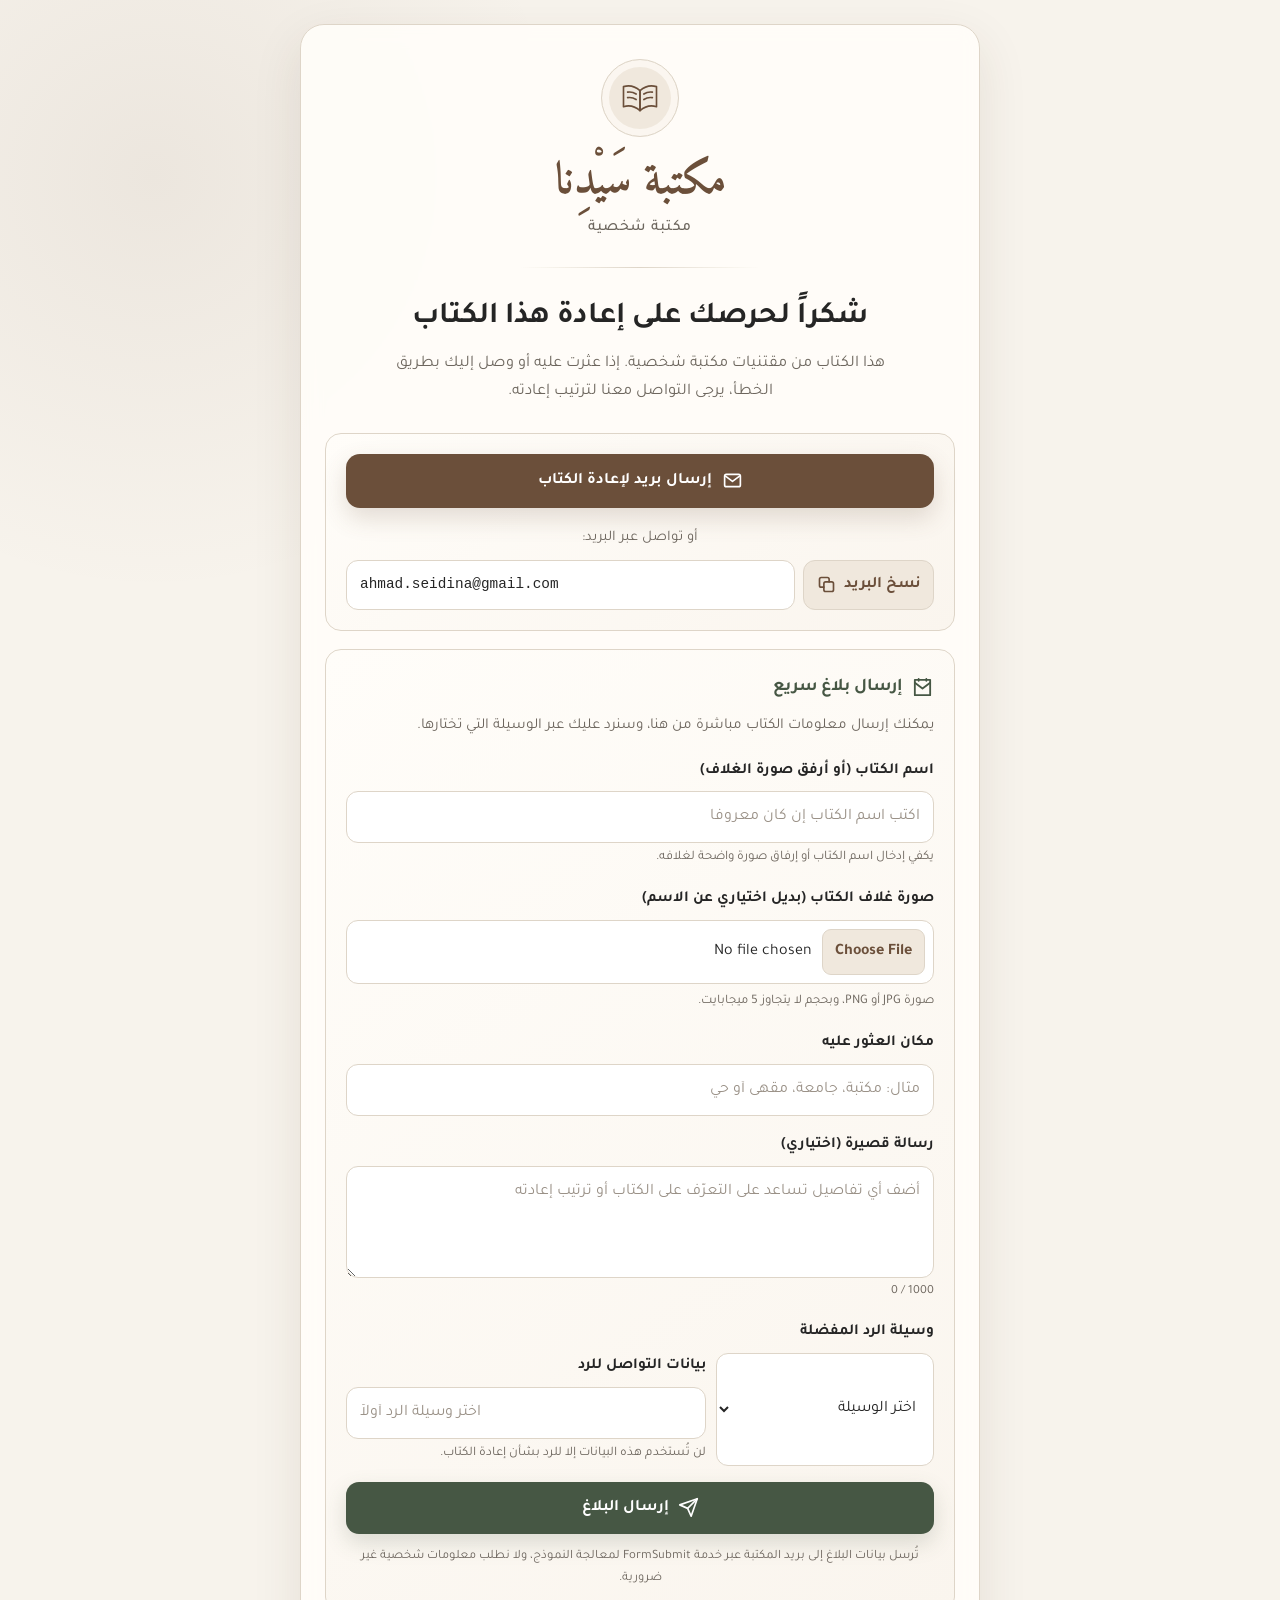
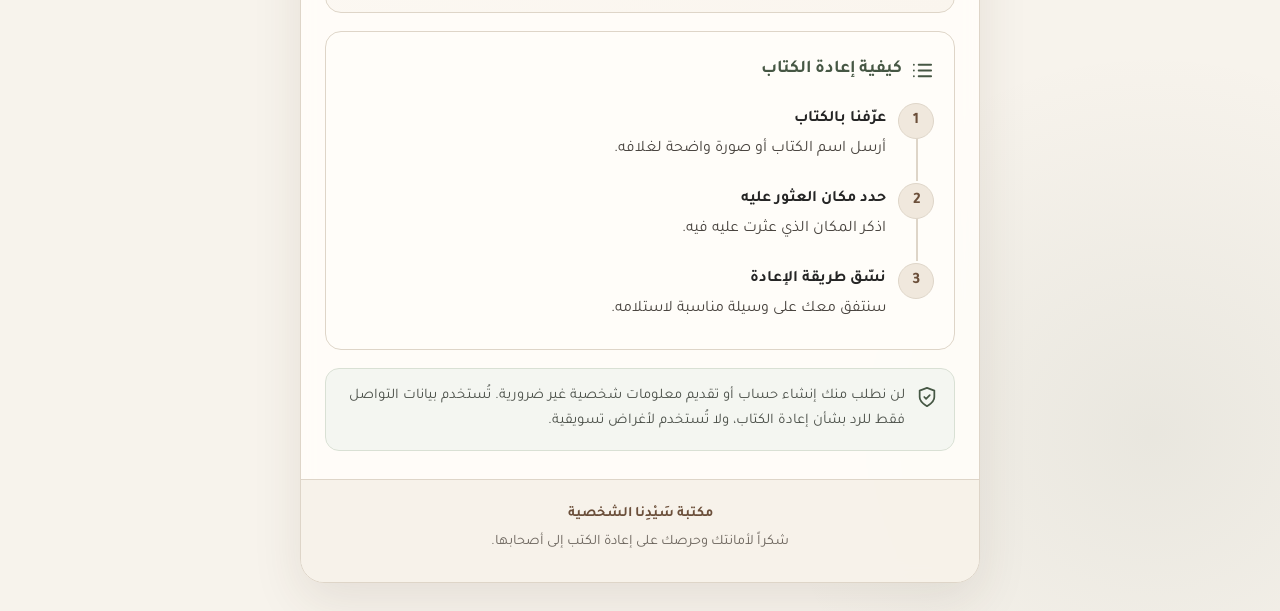
==== commit 056a6689: "Update index.html" ====
--- a/index.html
+++ b/index.html
@@ -700,7 +700,7 @@
           <p class="email-label">أو تواصل عبر البريد:</p>
 
           <div class="email-row">
-            <span class="email-address" id="emailAddress">kutub.name@gmail.com</span>
+            <span class="email-address" id="emailAddress">ahmad.seidina@gmail.com</span>
             <button class="copy-button" id="copyEmail" type="button">
               <svg viewBox="0 0 24 24" fill="none" stroke="currentColor" stroke-width="1.9" stroke-linecap="round" stroke-linejoin="round" aria-hidden="true">
                 <rect x="9" y="9" width="11" height="11" rx="2"/>
@@ -728,7 +728,7 @@
           <form
             class="report-form"
             id="bookReportForm"
-            action="https://formsubmit.co/kutub.seidina@gmail.com"
+            action="https://formsubmit.co/ahmad.seidina@gmail.com"
             method="POST"
             enctype="multipart/form-data"
             novalidate
@@ -912,7 +912,7 @@
     */
     const CONFIG = {
       libraryName: 'سَيْدِنا',
-      email: 'kutub.seidina@gmail.com'
+      email: 'ahmad.seidina@gmail.com'
     };
 
     const SITE_URL = "https://kutub-seidina.github.io";
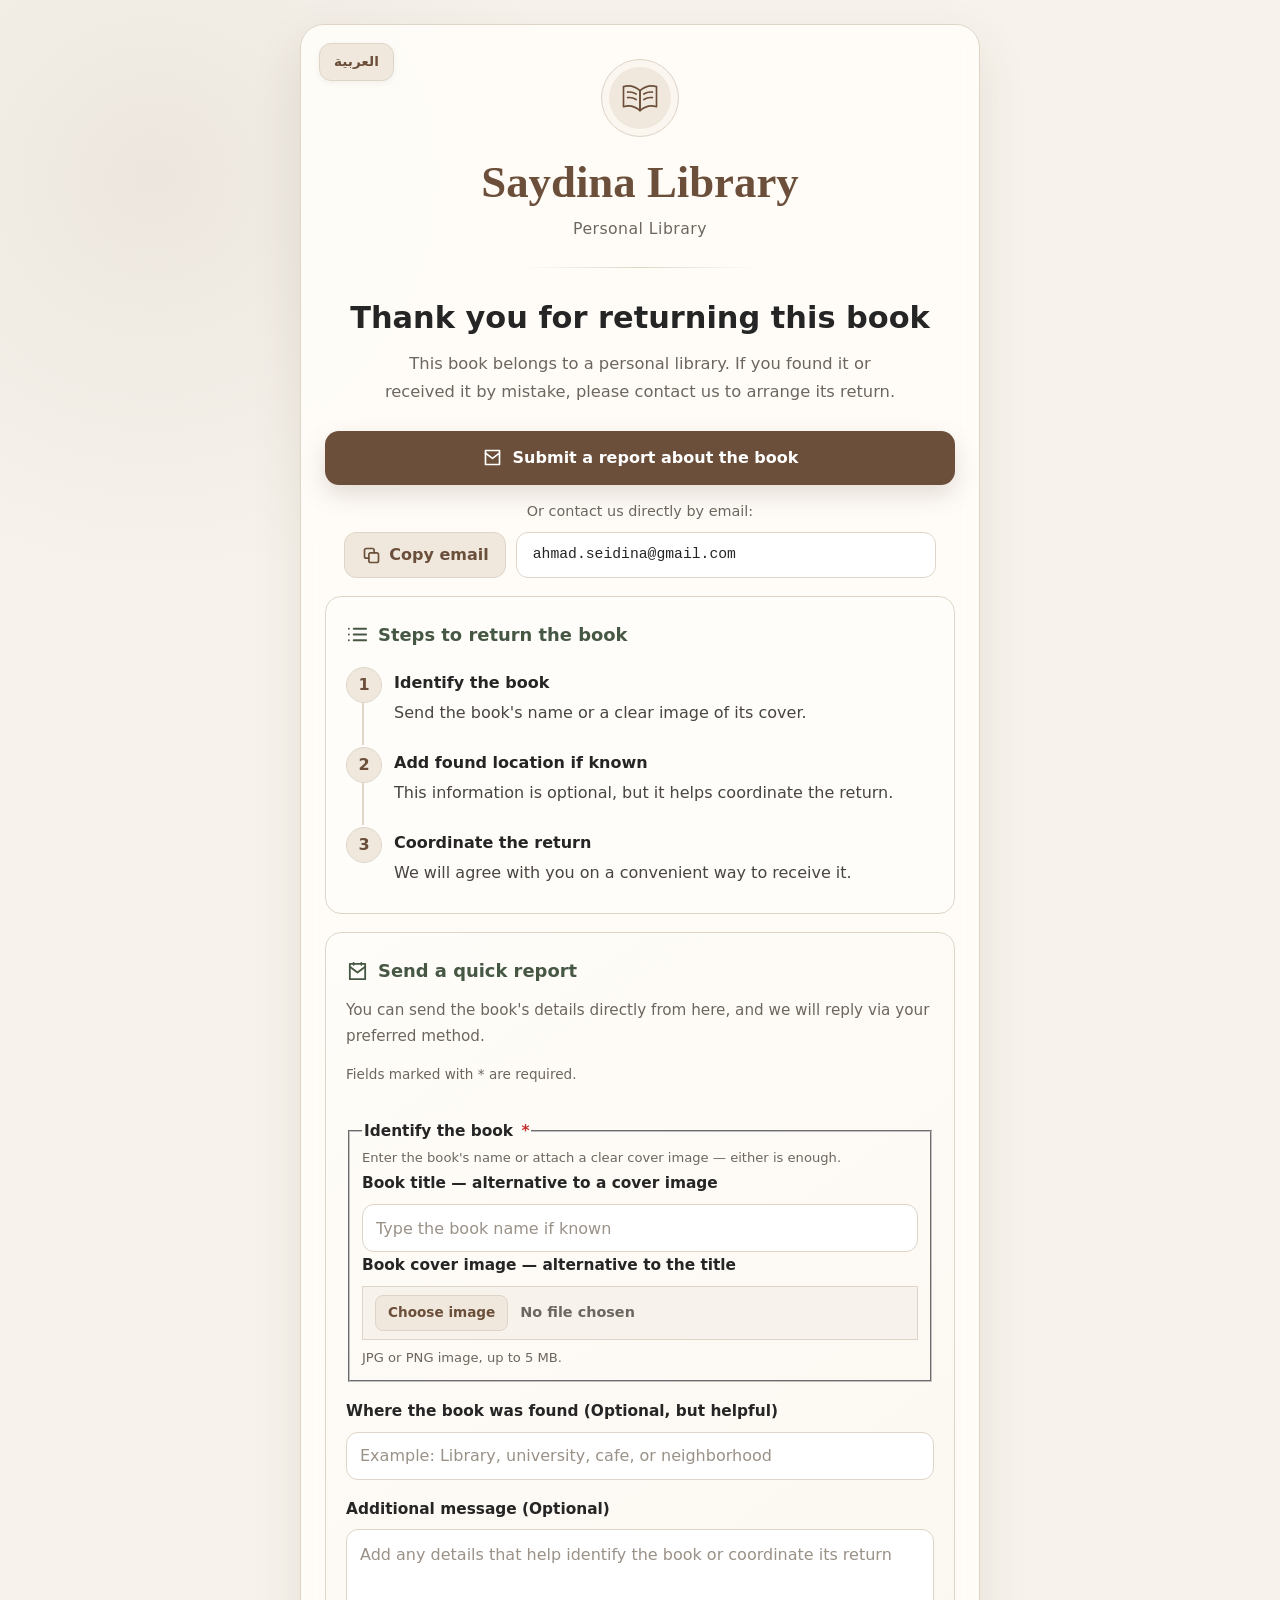
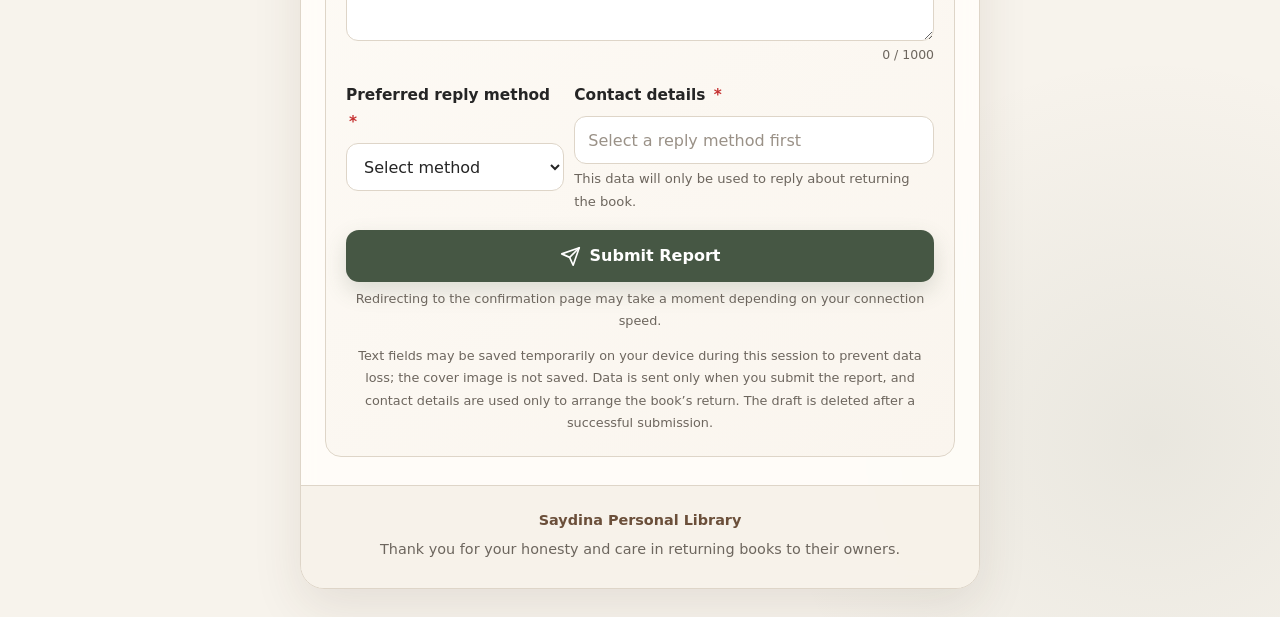
==== commit 416f89c8: "تطوير شامل لصفحة إعادة الكتب: دعم اللغتين، حفظ المسودة وتحسين تجربة الاستخدام تطوير شامل لصفحة إعادة" ====
--- a/index.html
+++ b/index.html
@@ -7,666 +7,49 @@
   <meta name="description" content="صفحة تواصل لإعادة كتاب من مكتبة شخصية إلى صاحبه.">
   <title>إعادة كتاب | مكتبة شخصية</title>
 
+  <script>
+    (function() {
+      let savedLang = null;
+      try {
+        savedLang = localStorage.getItem("kutub-seidina:language");
+      } catch (_) {
+        savedLang = null;
+      }
+      const browserLang = (navigator.language || navigator.userLanguage || "ar").startsWith("ar") ? "ar" : "en";
+      const activeLang = (savedLang === "ar" || savedLang === "en") ? savedLang : browserLang;
+      document.documentElement.lang = activeLang;
+      document.documentElement.dir = activeLang === "ar" ? "rtl" : "ltr";
+      document.documentElement.classList.remove("ar-active", "en-active");
+      document.documentElement.classList.add(activeLang + "-active");
+      
+      const titles = {
+        ar: "إعادة كتاب | مكتبة سَيْدِنا",
+        en: "Return a Book | Saydina Library"
+      };
+      document.title = titles[activeLang];
+      
+      document.documentElement.classList.add("i18n-pending");
+      
+      window.setTimeout(function() {
+        document.documentElement.classList.remove("i18n-pending");
+      }, 1500);
+    })();
+  </script>
+
   <link rel="preconnect" href="https://fonts.googleapis.com">
   <link rel="preconnect" href="https://fonts.gstatic.com" crossorigin>
   <link href="https://fonts.googleapis.com/css2?family=Amiri:wght@700&family=Tajawal:wght@400;500;700&display=swap" rel="stylesheet">
 
-  <style>
-    :root {
-      --paper: #F7F3EC;
-      --card: #FFFDF9;
-      --ink: #252525;
-      --muted: #6D665E;
-      --primary: #6B4F3A;
-      --primary-hover: #563D2C;
-      --olive: #465744;
-      --border: #DED5C8;
-      --soft: #F0E8DD;
-      --success: #315B3B;
-      --shadow: 0 18px 50px rgba(64, 45, 31, 0.10);
-      --radius-lg: 24px;
-      --radius-md: 16px;
-      --focus: 0 0 0 4px rgba(107, 79, 58, 0.20);
-    }
-
-    * { box-sizing: border-box; }
-
-    html { scroll-behavior: smooth; }
-
-    body {
-      margin: 0;
-      min-height: 100vh;
-      min-height: 100svh;
-      color: var(--ink);
-      background:
-        radial-gradient(circle at 12% 8%, rgba(107, 79, 58, 0.08), transparent 26rem),
-        radial-gradient(circle at 90% 92%, rgba(70, 87, 68, 0.08), transparent 24rem),
-        var(--paper);
-      font-family: "Tajawal", system-ui, -apple-system, "Segoe UI", sans-serif;
-      line-height: 1.75;
-      -webkit-font-smoothing: antialiased;
-      text-rendering: optimizeLegibility;
-    }
-
-    button, a { font: inherit; }
-    a { color: inherit; }
-
-    .page {
-      width: min(100% - 28px, 680px);
-      margin-inline: auto;
-      padding: max(24px, env(safe-area-inset-top)) 0 max(28px, env(safe-area-inset-bottom));
-    }
-
-    .shell {
-      overflow: hidden;
-      background: rgba(255, 253, 249, 0.92);
-      border: 1px solid var(--border);
-      border-radius: var(--radius-lg);
-      box-shadow: var(--shadow);
-      backdrop-filter: blur(10px);
-    }
-
-    .hero {
-      position: relative;
-      padding: 34px 24px 28px;
-      text-align: center;
-    }
-
-    .hero::after {
-      content: "";
-      display: block;
-      width: min(240px, 62%);
-      height: 1px;
-      margin: 24px auto 0;
-      background: linear-gradient(90deg, transparent, var(--border), transparent);
-    }
-
-    .logo {
-      display: grid;
-      place-items: center;
-      width: 78px;
-      height: 78px;
-      margin: 0 auto 16px;
-      color: var(--primary);
-      background: var(--soft);
-      border: 1px solid var(--border);
-      border-radius: 50%;
-      box-shadow: inset 0 0 0 7px rgba(255, 253, 249, 0.72);
-    }
-
-    .logo svg { width: 44px; height: 44px; }
-
-    .library-name {
-      margin: 0;
-      color: var(--primary);
-      font-family: "Amiri", Georgia, serif;
-      font-size: clamp(2rem, 8vw, 2.8rem);
-      line-height: 1.3;
-    }
-
-    .library-type {
-      margin: 4px 0 0;
-      color: var(--muted);
-      font-size: 0.98rem;
-      font-weight: 500;
-      letter-spacing: 0.03em;
-    }
-
-    main { padding: 0 24px 28px; }
-
-    .message { text-align: center; }
-
-    .message h2 {
-      margin: 0 0 10px;
-      font-size: clamp(1.45rem, 5vw, 1.9rem);
-      line-height: 1.45;
-    }
-
-    .message p {
-      max-width: 520px;
-      margin: 0 auto;
-      color: var(--muted);
-      font-size: 1.02rem;
-    }
-
-    .contact {
-      margin-top: 26px;
-      padding: 20px;
-      background: linear-gradient(145deg, #FFFDF9, #FAF5EE);
-      border: 1px solid var(--border);
-      border-radius: var(--radius-md);
-    }
-
-    .primary-action {
-      display: inline-flex;
-      align-items: center;
-      justify-content: center;
-      gap: 10px;
-      width: 100%;
-      min-height: 54px;
-      padding: 13px 18px;
-      color: #fff;
-      background: var(--primary);
-      border: 0;
-      border-radius: 14px;
-      text-decoration: none;
-      font-weight: 700;
-      box-shadow: 0 10px 24px rgba(107, 79, 58, 0.19);
-      transition: transform 160ms ease, background 160ms ease, box-shadow 160ms ease;
-    }
-
-    .primary-action:hover {
-      background: var(--primary-hover);
-      box-shadow: 0 13px 28px rgba(107, 79, 58, 0.23);
-      transform: translateY(-1px);
-    }
-
-    .primary-action:active { transform: translateY(0); }
-
-    .primary-action:focus-visible,
-    .copy-button:focus-visible {
-      outline: none;
-      box-shadow: var(--focus);
-    }
-
-    .primary-action svg,
-    .copy-button svg {
-      flex: 0 0 auto;
-      width: 21px;
-      height: 21px;
-    }
-
-    .email-label {
-      margin: 18px 0 8px;
-      color: var(--muted);
-      text-align: center;
-      font-size: 0.92rem;
-    }
-
-    .email-row {
-      display: flex;
-      align-items: stretch;
-      gap: 8px;
-      direction: ltr;
-    }
-
-    .email-address {
-      display: flex;
-      align-items: center;
-      min-width: 0;
-      flex: 1;
-      padding: 11px 13px;
-      overflow-wrap: anywhere;
-      color: var(--ink);
-      background: #fff;
-      border: 1px solid var(--border);
-      border-radius: 12px;
-      font-family: ui-monospace, SFMono-Regular, Consolas, monospace;
-      font-size: 0.9rem;
-      text-align: left;
-      user-select: all;
-    }
-
-    .copy-button {
-      display: inline-flex;
-      align-items: center;
-      justify-content: center;
-      gap: 7px;
-      min-width: 94px;
-      padding: 10px 12px;
-      color: var(--primary);
-      background: var(--soft);
-      border: 1px solid var(--border);
-      border-radius: 12px;
-      cursor: pointer;
-      font-weight: 700;
-      transition: background 160ms ease, transform 160ms ease;
-    }
-
-    .copy-button:hover { background: #E9DED0; }
-    .copy-button:active { transform: scale(0.98); }
-
-    .steps {
-      margin-top: 18px;
-      padding: 22px 20px;
-      background: var(--card);
-      border: 1px solid var(--border);
-      border-radius: var(--radius-md);
-    }
-
-    .section-title {
-      display: flex;
-      align-items: center;
-      gap: 9px;
-      margin: 0 0 15px;
-      color: var(--olive);
-      font-size: 1.12rem;
-    }
-
-    .section-title svg { width: 23px; height: 23px; }
-
-    .steps ol {
-      display: grid;
-      gap: 0;
-      margin: 0;
-      padding: 0;
-      list-style: none;
-      counter-reset: return-steps;
-    }
-
-    .steps li {
-      position: relative;
-      min-height: 64px;
-      padding: 4px 48px 18px 0;
-      color: #49443F;
-      counter-increment: return-steps;
-    }
-
-    .steps li:last-child {
-      min-height: 46px;
-      padding-bottom: 4px;
-    }
-
-    .steps li::before {
-      content: counter(return-steps);
-      position: absolute;
-      z-index: 1;
-      top: 2px;
-      right: 0;
-      display: grid;
-      place-items: center;
-      width: 34px;
-      height: 34px;
-      color: var(--primary);
-      background: var(--soft);
-      border: 1px solid var(--border);
-      border-radius: 50%;
-      font-weight: 700;
-    }
-
-    .steps li:not(:last-child)::after {
-      content: "";
-      position: absolute;
-      top: 36px;
-      right: 16px;
-      bottom: 0;
-      width: 2px;
-      background: var(--border);
-    }
-
-    .step-title {
-      display: block;
-      margin-bottom: 2px;
-      color: var(--ink);
-      font-weight: 700;
-    }
-
-    .step-description {
-      display: block;
-      color: #49443F;
-    }
-
-    .report-form-section {
-      margin-top: 18px;
-      padding: 22px 20px;
-      background: linear-gradient(145deg, #FFFDF9, #FAF5EE);
-      border: 1px solid var(--border);
-      border-radius: var(--radius-md);
-    }
-
-    .form-intro {
-      margin: -5px 0 18px;
-      color: var(--muted);
-      font-size: 0.95rem;
-    }
-
-    .report-form {
-      display: grid;
-      gap: 16px;
-    }
-
-    .form-field {
-      display: grid;
-      gap: 7px;
-    }
-
-    .form-field label,
-    .form-legend {
-      color: var(--ink);
-      font-weight: 700;
-      font-size: 0.96rem;
-    }
-
-    .field-hint {
-      margin: -3px 0 0;
-      color: var(--muted);
-      font-size: 0.82rem;
-    }
-
-    .form-field input,
-    .form-field select,
-    .form-field textarea {
-      width: 100%;
-      min-height: 48px;
-      padding: 11px 13px;
-      color: var(--ink);
-      background: #fff;
-      border: 1px solid var(--border);
-      border-radius: 12px;
-      outline: none;
-      font: inherit;
-      transition: border-color 160ms ease, box-shadow 160ms ease;
-    }
-
-    .form-field textarea {
-      min-height: 112px;
-      resize: vertical;
-    }
-
-    .form-field input:focus,
-    .form-field select:focus,
-    .form-field textarea:focus {
-      border-color: var(--primary);
-      box-shadow: var(--focus);
-    }
-
-    .form-field input::placeholder,
-    .form-field textarea::placeholder {
-      color: #9A9187;
-    }
-
-    .reply-grid {
-      display: grid;
-      grid-template-columns: minmax(0, 0.85fr) minmax(0, 1.4fr);
-      gap: 10px;
-    }
-
-    .file-input-wrap {
-      position: relative;
-      display: grid;
-      gap: 10px;
-    }
-
-    .file-input {
-      padding: 8px !important;
-      cursor: pointer;
-    }
-
-    .file-input::file-selector-button {
-      margin-left: 10px;
-      padding: 8px 12px;
-      color: var(--primary);
-      background: var(--soft);
-      border: 1px solid var(--border);
-      border-radius: 9px;
-      cursor: pointer;
-      font: inherit;
-      font-weight: 700;
-    }
-
-    .image-preview {
-      display: none;
-      align-items: center;
-      gap: 12px;
-      padding: 10px;
-      background: #fff;
-      border: 1px solid var(--border);
-      border-radius: 12px;
-    }
-
-    .image-preview.visible {
-      display: flex;
-    }
-
-    .image-preview img {
-      width: 64px;
-      height: 64px;
-      flex: 0 0 auto;
-      object-fit: cover;
-      border: 1px solid var(--border);
-      border-radius: 10px;
-    }
-
-    .image-preview-text {
-      min-width: 0;
-      color: var(--muted);
-      font-size: 0.84rem;
-      overflow-wrap: anywhere;
-    }
-
-    .submit-report {
-      display: inline-flex;
-      align-items: center;
-      justify-content: center;
-      gap: 9px;
-      width: 100%;
-      min-height: 52px;
-      padding: 12px 18px;
-      color: #fff;
-      background: var(--olive);
-      border: 0;
-      border-radius: 13px;
-      cursor: pointer;
-      font-weight: 700;
-      box-shadow: 0 9px 22px rgba(70, 87, 68, 0.18);
-      transition: transform 160ms ease, filter 160ms ease;
-    }
-
-    .submit-report:hover {
-      filter: brightness(0.94);
-      transform: translateY(-1px);
-    }
-
-    .submit-report:active {
-      transform: translateY(0);
-    }
-
-    .submit-report:focus-visible {
-      outline: none;
-      box-shadow: 0 0 0 4px rgba(70, 87, 68, 0.22);
-    }
-
-    .submit-report svg {
-      width: 21px;
-      height: 21px;
-    }
-
-    .form-note {
-      margin: -4px 0 0;
-      color: var(--muted);
-      text-align: center;
-      font-size: 0.8rem;
-    }
-
-
-
-    /* تحسينات التحقق وتجربة نموذج البلاغ */
-    .field-error {
-      margin: -2px 0 0;
-      color: #9B2C2C;
-      font-size: 0.82rem;
-      font-weight: 500;
-    }
-
-    .field-error[hidden] {
-      display: none;
-    }
-
-    .form-field.has-error input,
-    .form-field.has-error select,
-    .form-field.has-error textarea {
-      border-color: #B44B4B;
-      box-shadow: 0 0 0 3px rgba(180, 75, 75, 0.12);
-    }
-
-    .reply-control {
-      display: grid;
-      gap: 7px;
-      min-width: 0;
-    }
-
-    .counter-row {
-      display: flex;
-      justify-content: flex-end;
-      margin-top: -4px;
-      color: var(--muted);
-      direction: ltr;
-      font-size: 0.78rem;
-    }
-
-    .image-preview-details {
-      display: grid;
-      min-width: 0;
-      flex: 1;
-      gap: 5px;
-    }
-
-    .remove-image {
-      justify-self: start;
-      padding: 4px 9px;
-      color: #8B3535;
-      background: #FFF4F2;
-      border: 1px solid #E8C3BE;
-      border-radius: 8px;
-      cursor: pointer;
-      font: inherit;
-      font-size: 0.78rem;
-      font-weight: 700;
-    }
-
-    .remove-image:hover {
-      background: #FCE9E6;
-    }
-
-    .submit-report:disabled {
-      cursor: wait;
-      filter: saturate(0.65);
-      opacity: 0.78;
-      transform: none;
-    }
-
-    .submit-spinner {
-      display: none;
-      width: 18px;
-      height: 18px;
-      border: 2px solid rgba(255, 255, 255, 0.42);
-      border-top-color: #fff;
-      border-radius: 50%;
-      animation: submit-spin 750ms linear infinite;
-    }
-
-    .submit-report.is-loading > svg {
-      display: none;
-    }
-
-    .submit-report.is-loading .submit-spinner {
-      display: inline-block;
-    }
-
-    @keyframes submit-spin {
-      to { transform: rotate(360deg); }
-    }
-
-    .privacy {
-      display: flex;
-      align-items: flex-start;
-      gap: 11px;
-      margin-top: 18px;
-      padding: 15px 16px;
-      color: #4C514A;
-      background: #F4F6F1;
-      border: 1px solid #D9E0D4;
-      border-radius: 14px;
-      font-size: 0.92rem;
-    }
-
-    .privacy svg {
-      flex: 0 0 auto;
-      width: 22px;
-      height: 22px;
-      margin-top: 2px;
-      color: var(--olive);
-    }
-
-    .privacy p { margin: 0; }
-
-    footer {
-      padding: 22px 24px 26px;
-      color: var(--muted);
-      background: rgba(240, 232, 221, 0.52);
-      border-top: 1px solid var(--border);
-      text-align: center;
-      font-size: 0.9rem;
-    }
-
-    footer strong {
-      display: block;
-      margin-bottom: 3px;
-      color: var(--primary);
-      font-weight: 700;
-    }
-
-    .toast {
-      position: fixed;
-      right: 50%;
-      bottom: max(22px, env(safe-area-inset-bottom));
-      z-index: 10;
-      max-width: calc(100% - 32px);
-      padding: 11px 16px;
-      color: #fff;
-      background: var(--success);
-      border-radius: 999px;
-      box-shadow: 0 10px 30px rgba(37, 37, 37, 0.2);
-      opacity: 0;
-      pointer-events: none;
-      transform: translate(50%, 16px);
-      transition: opacity 180ms ease, transform 180ms ease;
-    }
-
-    .toast.show {
-      opacity: 1;
-      transform: translate(50%, 0);
-    }
-
-    .noscript {
-      margin: 12px 24px 24px;
-      padding: 12px;
-      color: #6B3D2E;
-      background: #FFF2EC;
-      border: 1px solid #EDC7B8;
-      border-radius: 12px;
-      text-align: center;
-    }
-
-    @media (max-width: 480px) {
-      .page {
-        width: min(100% - 18px, 680px);
-        padding-top: 10px;
-      }
-      .shell { border-radius: 20px; }
-      .hero { padding: 28px 18px 24px; }
-      main { padding-inline: 16px; }
-      .contact, .steps, .report-form-section { padding-inline: 15px; }
-      .email-row { flex-direction: column; }
-      .reply-grid { grid-template-columns: 1fr; }
-      .copy-button { width: 100%; min-height: 46px; }
-    }
-
-    @media (prefers-reduced-motion: reduce) {
-      html { scroll-behavior: auto; }
-      *, *::before, *::after {
-        transition-duration: 0.01ms !important;
-        animation-duration: 0.01ms !important;
-        animation-iteration-count: 1 !important;
-      }
-    }
-  </style>
+  <link rel="stylesheet" href="./assets/css/styles.css">
+  <script src="./assets/js/i18n.js" defer></script>
+  <script src="./assets/js/main.js" defer></script>
 </head>
 
-<body>
+<body class="page-home">
   <div class="page">
     <div class="shell">
       <header class="hero">
+        <button class="lang-switch" id="langSwitch" aria-label="Switch to English" lang="en" hidden>English</button>
         <div class="logo" aria-hidden="true">
           <svg viewBox="0 0 64 64" fill="none" stroke="currentColor" stroke-width="2.4" stroke-linecap="round" stroke-linejoin="round">
             <path d="M8 15.5c8.7-2.8 16.6-.7 24 5.8v29.2c-7.4-6.5-15.3-8.6-24-5.8V15.5Z"/>
@@ -675,53 +58,81 @@
           </svg>
         </div>
 
-        <h1 class="library-name" id="libraryName">مكتبة اسمك</h1>
-        <p class="library-type">مكتبة شخصية</p>
+        <h1 class="library-name" id="libraryName" data-i18n="libraryName">مكتبة سَيْدِنا</h1>
+        <p class="library-type" data-i18n="libraryType">مكتبة شخصية</p>
       </header>
 
       <main>
         <section class="message" aria-labelledby="welcomeTitle">
-          <h2 id="welcomeTitle">شكراً لحرصك على إعادة هذا الكتاب</h2>
-          <p>
+          <h2 id="welcomeTitle" data-i18n="welcome.title">شكرًا لحرصك على إعادة هذا الكتاب</h2>
+          <p data-i18n="welcome.desc">
             هذا الكتاب من مقتنيات مكتبة شخصية. إذا عثرت عليه أو وصل إليك بطريق الخطأ،
             يرجى التواصل معنا لترتيب إعادته.
           </p>
         </section>
 
-        <section class="contact" aria-label="وسائل التواصل">
-          <a class="primary-action" id="emailButton" href="#">
+        <div class="main-cta-wrap">
+          <a class="primary-action" id="reportFormLink" href="#reportFormTitle">
             <svg viewBox="0 0 24 24" fill="none" stroke="currentColor" stroke-width="1.9" stroke-linecap="round" stroke-linejoin="round" aria-hidden="true">
-              <rect x="3" y="5" width="18" height="14" rx="2"/>
+              <path d="M4 4h16v16H4z"/>
               <path d="m4 7 8 6 8-6"/>
             </svg>
-            <span>إرسال بريد لإعادة الكتاب</span>
+            <span data-i18n="mainCta">إرسال بلاغ عن الكتاب</span>
           </a>
-
-          <p class="email-label">أو تواصل عبر البريد:</p>
-
-          <div class="email-row">
-            <span class="email-address" id="emailAddress">ahmad.seidina@gmail.com</span>
+        </div>
+
+        <div class="email-alt-section">
+          <p class="email-alt-label" data-i18n="emailAltLabel">أو تواصل معنا مباشرة عبر البريد الإلكتروني:</p>
+          <div class="email-alt-row">
+            <a class="email-address" id="emailButton" href="mailto:ahmad.seidina@gmail.com?subject=إعادة%20كتاب%20مفقود&amp;body=مرحباً،%0A%0Aعثرت%20على%20كتاب%20يحمل%20ختم%20مكتبتكم%20وأود%20ترتيب%20إعادته.%0A%0Aتفاصيل%20الكتاب:%0A-%20اسم%20الكتاب:%0A-%20مكان%20العثور%20عليه:%0A%0Aوشكرًا%20لكم.">
+              <span id="emailAddress">ahmad.seidina@gmail.com</span>
+            </a>
             <button class="copy-button" id="copyEmail" type="button">
               <svg viewBox="0 0 24 24" fill="none" stroke="currentColor" stroke-width="1.9" stroke-linecap="round" stroke-linejoin="round" aria-hidden="true">
                 <rect x="9" y="9" width="11" height="11" rx="2"/>
                 <path d="M15 9V6a2 2 0 0 0-2-2H6a2 2 0 0 0-2 2v7a2 2 0 0 0 2 2h3"/>
               </svg>
-              <span>نسخ البريد</span>
+              <span data-i18n="copyEmail">نسخ البريد</span>
             </button>
           </div>
+        </div>
+
+        <section class="steps" aria-labelledby="stepsTitle">
+          <h2 class="section-title" id="stepsTitle">
+            <svg viewBox="0 0 24 24" fill="none" stroke="currentColor" stroke-width="1.9" stroke-linecap="round" stroke-linejoin="round" aria-hidden="true">
+              <path d="M8 6h13M8 12h13M8 18h13"/>
+              <path d="M3 6h.01M3 12h.01M3 18h.01"/>
+            </svg>
+            <span data-i18n="steps.title">خطوات إعادة الكتاب</span>
+          </h2>
+
+          <ol>
+            <li>
+              <span class="step-title" data-i18n="steps.step1.title">عرّفنا بالكتاب</span>
+              <span class="step-description" data-i18n="steps.step1.desc">أرسل اسم الكتاب أو صورة واضحة لغلافه.</span>
+            </li>
+            <li>
+              <span class="step-title" data-i18n="steps.step2.title">أضف مكان العثور إن كان معروفاً</span>
+              <span class="step-description" data-i18n="steps.step2.desc">هذه المعلومة اختيارية، لكنها تساعد على ترتيب الإعادة.</span>
+            </li>
+            <li>
+              <span class="step-title" data-i18n="steps.step3.title">نسّق طريقة الإعادة</span>
+              <span class="step-description" data-i18n="steps.step3.desc">سنتفق معك على وسيلة مناسبة لاستلامه.</span>
+            </li>
+          </ol>
         </section>
 
         <section class="report-form-section" aria-labelledby="reportFormTitle">
-          <h2 class="section-title" id="reportFormTitle">
+          <h2 class="section-title" id="reportFormTitle" tabindex="-1">
             <svg viewBox="0 0 24 24" fill="none" stroke="currentColor" stroke-width="1.9" stroke-linecap="round" stroke-linejoin="round" aria-hidden="true">
               <path d="M4 4h16v16H4z"/>
               <path d="m4 7 8 6 8-6"/>
               <path d="M8 3v2M16 3v2"/>
             </svg>
-            إرسال بلاغ سريع
+            <span data-i18n="form.title">إرسال بلاغ سريع</span>
           </h2>
 
-          <p class="form-intro">
+          <p class="form-intro" data-i18n="form.description">
             يمكنك إرسال معلومات الكتاب مباشرة من هنا، وسنرد عليك عبر الوسيلة التي تختارها.
           </p>
 
@@ -731,107 +142,133 @@
             action="https://formsubmit.co/ahmad.seidina@gmail.com"
             method="POST"
             enctype="multipart/form-data"
-            novalidate
           >
-            <input type="hidden" name="_subject" value="بلاغ جديد عن كتاب تم العثور عليه">
+            <input type="hidden" id="submitLang" name="Language" value="ar">
+            <input type="hidden" id="submitSubject" name="_subject" value="بلاغ جديد عن كتاب تم العثور عليه">
             <input type="hidden" name="_template" value="table">
             <input type="hidden" id="successRedirect" name="_next" value="https://kutub-seidina.github.io/thanks.html">
             <input type="text" name="_honey" tabindex="-1" autocomplete="off" style="display:none">
-
-            <div class="form-field" id="bookIdentityField">
-              <label for="bookTitle">اسم الكتاب <span aria-hidden="true">(أو أرفق صورة الغلاف)</span></label>
-              <input
-                id="bookTitle"
-                name="اسم الكتاب"
-                type="text"
-                autocomplete="off"
-                maxlength="150"
-                aria-describedby="bookIdentityHint bookIdentityError"
-                placeholder="اكتب اسم الكتاب إن كان معروفاً"
-              >
-              <p class="field-hint" id="bookIdentityHint">يكفي إدخال اسم الكتاب أو إرفاق صورة واضحة لغلافه.</p>
-              <p class="field-error" id="bookIdentityError" role="alert" hidden></p>
-            </div>
-
-            <div class="form-field" id="bookCoverField">
-              <label for="bookCover">صورة غلاف الكتاب <span aria-hidden="true">(بديل اختياري عن الاسم)</span></label>
-              <div class="file-input-wrap">
+            <p class="required-note" data-i18n="form.requiredNote">الحقول المعلّمة بعلامة * مطلوبة.</p>
+
+            <div id="formSummaryError" class="form-summary-error" role="alert" data-i18n="errors.summary" hidden>
+              يرجى تصحيح الحقول المحددة أدناه.
+            </div>
+
+            <div id="draftNotice" class="draft-notice" aria-live="polite" hidden>
+              <div class="draft-notice-content">
+                <span class="draft-text" data-i18n="draftNotice.restored">استُعيدت مسودتك من هذه الجلسة.</span>
+                <span class="draft-image-warning" id="draftImageWarning" data-i18n="draftNotice.imageWarning" hidden>يرجى إعادة إرفاق صورة غلاف الكتاب.</span>
+              </div>
+              <button type="button" class="btn-clear-draft" id="clearDraftBtn" data-i18n="draftNotice.deleteBtn">حذف المسودة</button>
+            </div>
+            
+            <fieldset id="bookIdentityGroup" aria-describedby="bookIdentityHint bookIdentityError">
+              <legend class="form-legend"><span data-i18n="form.identity.legend">التعرّف على الكتاب</span> <span class="required-asterisk" aria-hidden="true">*</span></legend>
+              <p class="field-hint" id="bookIdentityHint" data-i18n="form.identity.hint">أدخل اسم الكتاب أو أرفق صورة واضحة لغلافه — يكفي أحدهما.</p>
+
+              <div class="form-field" id="bookIdentityField">
+                <label for="bookTitle" data-i18n="form.bookTitle.label">اسم الكتاب — بديل عن الصورة</label>
                 <input
-                  class="file-input"
-                  id="bookCover"
-                  name="attachment"
-                  type="file"
-                  accept=".jpg,.jpeg,.png,image/jpeg,image/png"
-                  aria-describedby="bookCoverHint bookCoverError"
+                  id="bookTitle"
+                  name="Book Name / اسم الكتاب"
+                  type="text"
+                  autocomplete="off"
+                  maxlength="150"
+                  dir="auto"
+                  data-i18n-placeholder="form.bookTitle.placeholder"
+                  placeholder="اكتب اسم الكتاب إن كان معروفاً"
                 >
-                <p class="field-hint" id="bookCoverHint">صورة JPG أو PNG، وبحجم لا يتجاوز 5 ميجابايت.</p>
-                <p class="field-error" id="bookCoverError" role="alert" hidden></p>
-                <div class="image-preview" id="imagePreview" aria-live="polite">
-                  <img id="imagePreviewThumbnail" alt="معاينة صورة غلاف الكتاب">
-                  <div class="image-preview-details">
-                    <span class="image-preview-text" id="imagePreviewName"></span>
-                    <button class="remove-image" id="removeImage" type="button">إزالة الصورة</button>
+              </div>
+
+              <div class="form-field" id="bookCoverField">
+                <label for="bookCover" data-i18n="form.bookCover.label">صورة غلاف الكتاب — بديل عن الاسم</label>
+                <div class="file-input-wrap">
+                  <input
+                    class="file-input"
+                    id="bookCover"
+                    name="attachment"
+                    type="file"
+                    accept=".jpg,.jpeg,.png,image/jpeg,image/png"
+                    aria-describedby="bookCoverHint bookCoverError"
+                  >
+                  <label for="bookCover" class="custom-file-btn">
+                    <span class="file-btn-text" data-i18n="form.bookCover.btn">اختيار صورة</span>
+                    <span class="file-status-text" id="fileStatusText" data-i18n="form.bookCover.noFile">لم يتم اختيار ملف</span>
+                  </label>
+                  <p class="field-hint" id="bookCoverHint" data-i18n="form.bookCover.hint">صورة JPG أو PNG، وبحجم لا يتجاوز 5 ميجابايت.</p>
+                  <p class="field-error" id="bookCoverError" hidden></p>
+                  <div class="image-preview" id="imagePreview" aria-live="polite">
+                    <img id="imagePreviewThumbnail" src="data:image/svg+xml,%3Csvg xmlns='http://www.w3.org/2000/svg' viewBox='0 0 1 1'%3E%3C/svg%3E" alt="معاينة صورة غلاف الكتاب" data-i18n-alt="form.imagePreviewAlt">
+                    <div class="image-preview-details">
+                      <span class="image-preview-text" id="imagePreviewName"></span>
+                      <button class="remove-image" id="removeImage" type="button" data-i18n="form.removeImage">إزالة الصورة</button>
+                    </div>
                   </div>
                 </div>
               </div>
-            </div>
+              <p class="field-error" id="bookIdentityError" hidden></p>
+            </fieldset>
 
             <div class="form-field" id="foundLocationField">
-              <label for="foundLocation">مكان العثور عليه</label>
+              <label for="foundLocation" data-i18n="form.foundLocation.label">مكان العثور على الكتاب (اختياري، موصى به)</label>
               <input
                 id="foundLocation"
-                name="مكان العثور على الكتاب"
+                name="Found Location / مكان العثور على الكتاب"
                 type="text"
                 autocomplete="off"
                 maxlength="200"
-                aria-describedby="foundLocationError"
+                dir="auto"
+                data-i18n-placeholder="form.foundLocation.placeholder"
                 placeholder="مثال: مكتبة، جامعة، مقهى أو حي"
-                required
               >
-              <p class="field-error" id="foundLocationError" role="alert" hidden></p>
             </div>
 
             <div class="form-field" id="reportMessageField">
-              <label for="reportMessage">رسالة قصيرة <span aria-hidden="true">(اختياري)</span></label>
+              <label for="reportMessage"><span data-i18n="form.message.label">رسالة إضافية (اختياري)</span></label>
               <textarea
                 id="reportMessage"
-                name="الرسالة"
+                name="Message / الرسالة"
                 maxlength="1000"
+                dir="auto"
                 aria-describedby="messageCounter"
+                data-i18n-placeholder="form.message.placeholder"
                 placeholder="أضف أي تفاصيل تساعد على التعرّف على الكتاب أو ترتيب إعادته"
               ></textarea>
               <div class="counter-row" id="messageCounter" aria-live="polite">0 / 1000</div>
             </div>
 
             <div class="form-field" id="replyField">
-              <label for="replyMethod">وسيلة الرد المفضلة</label>
               <div class="reply-grid">
                 <div class="reply-control" id="replyMethodField">
-                  <select id="replyMethod" name="وسيلة الرد المفضلة" aria-describedby="replyMethodError" required>
-                    <option value="" selected disabled>اختر الوسيلة</option>
-                    <option value="البريد الإلكتروني">البريد الإلكتروني</option>
-                    <option value="واتساب أو اتصال">واتساب أو اتصال</option>
-                    <option value="تيليغرام">تيليغرام</option>
-                    <option value="وسيلة أخرى">وسيلة أخرى</option>
+                  <label for="replyMethod"><span data-i18n="form.replyMethod.label">وسيلة الرد المفضلة</span> <span class="required-asterisk" aria-hidden="true">*</span></label>
+                  <select id="replyMethod" name="Reply Method / وسيلة الرد المفضلة" aria-describedby="replyMethodError" required>
+                    <option value="" selected disabled data-i18n="form.replyMethod.default">اختر الوسيلة</option>
+                    <option value="email" data-i18n="form.replyMethod.email">البريد الإلكتروني</option>
+                    <option value="phone" data-i18n="form.replyMethod.phone">واتساب أو اتصال</option>
+                    <option value="telegram" data-i18n="form.replyMethod.telegram">تيليغرام</option>
+                    <option value="other" data-i18n="form.replyMethod.other">وسيلة أخرى</option>
                   </select>
-                  <p class="field-error" id="replyMethodError" role="alert" hidden></p>
+                  <p class="field-error" id="replyMethodError" hidden></p>
                 </div>
 
                 <div class="reply-control" id="replyContactField">
-                  <label for="replyContact" id="replyContactLabel">بيانات التواصل للرد</label>
+                  <label for="replyContact">
+                    <span id="replyContactLabelText" data-i18n="form.replyContact.label.default">بيانات التواصل للرد</span>
+                    <span class="required-asterisk" aria-hidden="true">*</span>
+                  </label>
                   <input
                     id="replyContact"
-                    name="بيانات التواصل للرد"
+                    name="Contact Details / بيانات التواصل للرد"
                     type="text"
                     autocomplete="off"
                     maxlength="120"
                     aria-describedby="replyContactHint replyContactError"
+                    data-i18n-placeholder="form.replyContact.placeholder.default"
                     placeholder="اختر وسيلة الرد أولاً"
                     required
-                    disabled
                   >
-                  <p class="field-hint" id="replyContactHint">لن تُستخدم هذه البيانات إلا للرد بشأن إعادة الكتاب.</p>
-                  <p class="field-error" id="replyContactError" role="alert" hidden></p>
+                  <p class="field-hint" id="replyContactHint" data-i18n="form.replyContact.hint.default">لن تُستخدم هذه البيانات إلا للرد بشأن إعادة الكتاب.</p>
+                  <p class="field-error" id="replyContactError" hidden></p>
                 </div>
               </div>
             </div>
@@ -842,541 +279,35 @@
                 <path d="M22 2 11 13"/>
               </svg>
               <span class="submit-spinner" aria-hidden="true"></span>
-              <span class="submit-label">إرسال البلاغ</span>
+              <span class="submit-label" data-i18n="form.submit">إرسال البلاغ</span>
             </button>
-
-            <p class="form-note">
-              تُرسل بيانات البلاغ إلى بريد المكتبة عبر خدمة FormSubmit لمعالجة النموذج،
-              ولا نطلب معلومات شخصية غير ضرورية.
+            <p class="submit-help" data-i18n="form.submit.help">قد يستغرق الانتقال لصفحة التأكيد لحظات تبعاً لسرعة الاتصال لديك.</p>
+
+            <p class="form-note" data-i18n="form.privacy">
+              قد تُحفظ الحقول النصية مؤقتًا على جهازك خلال هذه الجلسة لتجنّب فقدانها، دون حفظ صورة الغلاف.
+              لا تُرسل البيانات إلا عند إرسال البلاغ، وتُستخدم بيانات التواصل فقط لترتيب إعادة الكتاب.
+              تُحذف المسودة بعد نجاح الإرسال.
             </p>
           </form>
         </section>
-
-        <section class="steps" aria-labelledby="stepsTitle">
-          <h2 class="section-title" id="stepsTitle">
-            <svg viewBox="0 0 24 24" fill="none" stroke="currentColor" stroke-width="1.9" stroke-linecap="round" stroke-linejoin="round" aria-hidden="true">
-              <path d="M8 6h13M8 12h13M8 18h13"/>
-              <path d="M3 6h.01M3 12h.01M3 18h.01"/>
-            </svg>
-            كيفية إعادة الكتاب
-          </h2>
-
-          <ol>
-            <li>
-              <span class="step-title">عرّفنا بالكتاب</span>
-              <span class="step-description">أرسل اسم الكتاب أو صورة واضحة لغلافه.</span>
-            </li>
-            <li>
-              <span class="step-title">حدد مكان العثور عليه</span>
-              <span class="step-description">اذكر المكان الذي عثرت عليه فيه.</span>
-            </li>
-            <li>
-              <span class="step-title">نسّق طريقة الإعادة</span>
-              <span class="step-description">سنتفق معك على وسيلة مناسبة لاستلامه.</span>
-            </li>
-          </ol>
-        </section>
-
-        <aside class="privacy" aria-label="ملاحظة الخصوصية">
-          <svg viewBox="0 0 24 24" fill="none" stroke="currentColor" stroke-width="1.9" stroke-linecap="round" stroke-linejoin="round" aria-hidden="true">
-            <path d="M12 22s8-4 8-10V5l-8-3-8 3v7c0 6 8 10 8 10Z"/>
-            <path d="m9 12 2 2 4-4"/>
-          </svg>
-          <p>
-            لن نطلب منك إنشاء حساب أو تقديم معلومات شخصية غير ضرورية.
-            تُستخدم بيانات التواصل فقط للرد بشأن إعادة الكتاب، ولا تُستخدم لأغراض تسويقية.
-          </p>
-        </aside>
       </main>
 
       <footer>
-        <strong id="footerLibraryName">مكتبة اسمك الشخصية</strong>
-        شكراً لأمانتك وحرصك على إعادة الكتب إلى أصحابها.
+        <strong id="footerLibraryName" data-i18n="footer.libraryName">مكتبة سَيْدِنا الشخصية</strong>
+        <span data-i18n="footer.text">شكرًا لأمانتك وحرصك على إعادة الكتب إلى أصحابها.</span>
       </footer>
     </div>
 
     <noscript>
       <div class="noscript">
-        يلزم تفعيل JavaScript لاستخدام زر نسخ البريد، ويمكنك مراسلتنا مباشرة عبر البريد الظاهر في الصفحة.
+        <p>بعض التحسينات، مثل معاينة الصورة والتحقق المخصص، تحتاج إلى JavaScript. يمكنك تعبئة النموذج باستخدام التحقق الأساسي للمتصفح، أو التواصل عبر البريد الإلكتروني الموضح أعلاه.</p>
+        <p style="margin-top: 8px;">Some features, like image preview and custom validation, require JavaScript. You can fill the form using basic browser validation, or contact via the email shown above.</p>
       </div>
     </noscript>
   </div>
 
-  <div class="toast" id="toast" role="status" aria-live="polite">تم نسخ البريد الإلكتروني</div>
-
-  <script>
-    /*
-      عدّل هاتين القيمتين فقط عند الحاجة:
-      1) libraryName: اسمك أو اسم المكتبة
-      2) email: البريد الإلكتروني المخصص للمكتبة
-    */
-    const CONFIG = {
-      libraryName: 'سَيْدِنا',
-      email: 'ahmad.seidina@gmail.com'
-    };
-
-    const SITE_URL = "https://kutub-seidina.github.io";
-    const MAX_IMAGE_SIZE = 5 * 1024 * 1024;
-    const MAX_MESSAGE_LENGTH = 1000;
-
-    const emailSubject = "العثور على كتاب من مكتبتكم";
-    const emailBody = `السلام عليكم،
-
-عثرت على كتاب يحمل ختم مكتبتكم، وأرغب في التنسيق لإعادته.
-
-اسم الكتاب:
-مكان العثور عليه:
-وسيلة التواصل المناسبة:
-
-وشكراً.`;
-
-    const libraryName = document.getElementById("libraryName");
-    const footerLibraryName = document.getElementById("footerLibraryName");
-    const emailAddress = document.getElementById("emailAddress");
-    const emailButton = document.getElementById("emailButton");
-    const copyEmail = document.getElementById("copyEmail");
-    const toast = document.getElementById("toast");
-    const bookReportForm = document.getElementById("bookReportForm");
-    const successRedirect = document.getElementById("successRedirect");
-    const bookTitle = document.getElementById("bookTitle");
-    const bookCover = document.getElementById("bookCover");
-    const foundLocation = document.getElementById("foundLocation");
-    const reportMessage = document.getElementById("reportMessage");
-    const messageCounter = document.getElementById("messageCounter");
-    const replyMethod = document.getElementById("replyMethod");
-    const replyContact = document.getElementById("replyContact");
-    const replyContactLabel = document.getElementById("replyContactLabel");
-    const replyContactHint = document.getElementById("replyContactHint");
-    const imagePreview = document.getElementById("imagePreview");
-    const imagePreviewThumbnail = document.getElementById("imagePreviewThumbnail");
-    const imagePreviewName = document.getElementById("imagePreviewName");
-    const removeImage = document.getElementById("removeImage");
-    const submitButton = document.getElementById("submitReport");
-    const submitLabel = submitButton.querySelector(".submit-label");
-
-    const errors = {
-      bookIdentity: document.getElementById("bookIdentityError"),
-      bookCover: document.getElementById("bookCoverError"),
-      foundLocation: document.getElementById("foundLocationError"),
-      replyMethod: document.getElementById("replyMethodError"),
-      replyContact: document.getElementById("replyContactError")
-    };
-
-    libraryName.textContent = `مكتبة ${CONFIG.libraryName}`;
-    footerLibraryName.textContent = `مكتبة ${CONFIG.libraryName} الشخصية`;
-    emailAddress.textContent = CONFIG.email;
-    bookReportForm.action = `https://formsubmit.co/${CONFIG.email}`;
-    successRedirect.value = `${SITE_URL}/thanks.html`;
-
-    const mailto =
-      `mailto:${CONFIG.email}` +
-      `?subject=${encodeURIComponent(emailSubject)}` +
-      `&body=${encodeURIComponent(emailBody)}`;
-
-    emailButton.href = mailto;
-
-    let toastTimer;
-    let previewObjectUrl = null;
-    let selectedImageIsValid = false;
-    let imageValidationPromise = Promise.resolve();
-    let isSubmitting = false;
-
-    function showToast(message) {
-      toast.textContent = message;
-      toast.classList.add("show");
-      clearTimeout(toastTimer);
-      toastTimer = setTimeout(() => toast.classList.remove("show"), 2200);
-    }
-
-    function getFieldContainer(control) {
-      return control.closest(".reply-control") || control.closest(".form-field");
-    }
-
-    function setError(control, errorElement, message) {
-      const container = getFieldContainer(control);
-      if (container) container.classList.add("has-error");
-      control.setAttribute("aria-invalid", "true");
-      errorElement.textContent = message;
-      errorElement.hidden = false;
-    }
-
-    function clearError(control, errorElement) {
-      const container = getFieldContainer(control);
-      if (container) container.classList.remove("has-error");
-      control.removeAttribute("aria-invalid");
-      errorElement.textContent = "";
-      errorElement.hidden = true;
-    }
-
-    function normalizeDigits(value) {
-      return value
-        .replace(/[٠-٩]/g, digit => String("٠١٢٣٤٥٦٧٨٩".indexOf(digit)))
-        .replace(/[۰-۹]/g, digit => String("۰۱۲۳۴۵۶۷۸۹".indexOf(digit)));
-    }
-
-    function cleanSingleLine(value) {
-      return value.trim().replace(/\s+/g, " ");
-    }
-
-    function isValidEmail(value) {
-      return /^[^\s@]+@[^\s@]+\.[^\s@]{2,}$/.test(value);
-    }
-
-    function normalizePhoneForDisplay(value) {
-      return normalizeDigits(value)
-        .replace(/[–—−]/g, "-")
-        .trim()
-        .replace(/\s+/g, " ");
-    }
-
-    function isValidPhone(value) {
-      const normalized = normalizePhoneForDisplay(value);
-      if (!/^[+]?([0-9()\s-]+)$/.test(normalized)) return false;
-      if ((normalized.match(/\+/g) || []).length > 1) return false;
-      if (normalized.includes("+") && !normalized.startsWith("+")) return false;
-      const digits = normalized.replace(/\D/g, "");
-      return digits.length >= 8 && digits.length <= 15;
-    }
-
-    function isValidTelegram(value) {
-      const username = /^@[A-Za-z0-9_]{5,32}$/;
-      const link = /^https:\/\/t\.me\/[A-Za-z0-9_]{5,32}\/?$/i;
-      return username.test(value) || link.test(value);
-    }
-
-    function formatFileSize(bytes) {
-      return `${(bytes / (1024 * 1024)).toFixed(bytes < 1024 * 1024 ? 2 : 1)} ميجابايت`;
-    }
-
-    function resetImagePreview({ clearInput = false, clearValidation = true } = {}) {
-      if (previewObjectUrl) {
-        URL.revokeObjectURL(previewObjectUrl);
-        previewObjectUrl = null;
-      }
-      imagePreview.classList.remove("visible");
-      imagePreviewThumbnail.removeAttribute("src");
-      imagePreviewName.textContent = "";
-      selectedImageIsValid = false;
-      if (clearInput) bookCover.value = "";
-      if (clearValidation) clearError(bookCover, errors.bookCover);
-    }
-
-    async function hasValidImageSignature(file) {
-      const bytes = new Uint8Array(await file.slice(0, 12).arrayBuffer());
-      const isJpeg = bytes.length >= 3 && bytes[0] === 0xFF && bytes[1] === 0xD8 && bytes[2] === 0xFF;
-      const isPng = bytes.length >= 8 &&
-        bytes[0] === 0x89 && bytes[1] === 0x50 && bytes[2] === 0x4E && bytes[3] === 0x47 &&
-        bytes[4] === 0x0D && bytes[5] === 0x0A && bytes[6] === 0x1A && bytes[7] === 0x0A;
-      return isJpeg || isPng;
-    }
-
-    async function canDecodeImage(file) {
-      if ("createImageBitmap" in window) {
-        const bitmap = await createImageBitmap(file);
-        const valid = bitmap.width > 0 && bitmap.height > 0;
-        bitmap.close();
-        return valid;
-      }
-
-      return new Promise((resolve, reject) => {
-        const url = URL.createObjectURL(file);
-        const image = new Image();
-        image.onload = () => {
-          const valid = image.naturalWidth > 0 && image.naturalHeight > 0;
-          URL.revokeObjectURL(url);
-          resolve(valid);
-        };
-        image.onerror = () => {
-          URL.revokeObjectURL(url);
-          reject(new Error("Invalid image"));
-        };
-        image.src = url;
-      });
-    }
-
-    async function validateSelectedImage() {
-      resetImagePreview({ clearInput: false, clearValidation: true });
-      const [file] = bookCover.files;
-      if (!file) return true;
-
-      if (file.size === 0) {
-        setError(bookCover, errors.bookCover, "ملف الصورة فارغ أو تالف.");
-        bookCover.value = "";
-        return false;
-      }
-
-      if (file.size > MAX_IMAGE_SIZE) {
-        setError(bookCover, errors.bookCover, "حجم الصورة يتجاوز 5 ميجابايت.");
-        bookCover.value = "";
-        showToast("اختر صورة لا يتجاوز حجمها 5 ميجابايت");
-        return false;
-      }
-
-      const extensionIsValid = /\.(jpe?g|png)$/i.test(file.name);
-      const mimeIsValid = file.type === "image/jpeg" || file.type === "image/png" || file.type === "";
-
-      try {
-        const signatureIsValid = await hasValidImageSignature(file);
-        if (!extensionIsValid || !mimeIsValid || !signatureIsValid || !(await canDecodeImage(file))) {
-          throw new Error("Unsupported image");
-        }
-      } catch {
-        setError(bookCover, errors.bookCover, "صيغة الصورة غير مدعومة. استخدم JPG أو PNG سليمة.");
-        bookCover.value = "";
-        return false;
-      }
-
-      selectedImageIsValid = true;
-      previewObjectUrl = URL.createObjectURL(file);
-      imagePreviewThumbnail.src = previewObjectUrl;
-      imagePreviewName.textContent = `${file.name} — ${formatFileSize(file.size)}`;
-      imagePreview.classList.add("visible");
-      clearError(bookCover, errors.bookCover);
-      clearError(bookTitle, errors.bookIdentity);
-      return true;
-    }
-
-    function updateReplyContactField() {
-      clearError(replyMethod, errors.replyMethod);
-      clearError(replyContact, errors.replyContact);
-      replyContact.disabled = !replyMethod.value;
-      replyContact.removeAttribute("pattern");
-      replyContact.removeAttribute("inputmode");
-      replyContact.dir = "ltr";
-
-      switch (replyMethod.value) {
-        case "البريد الإلكتروني":
-          replyContactLabel.textContent = "البريد الإلكتروني";
-          replyContact.type = "email";
-          replyContact.inputMode = "email";
-          replyContact.autocomplete = "email";
-          replyContact.placeholder = "name@example.com";
-          replyContactHint.textContent = "أدخل بريداً يمكننا الرد عليه بشأن إعادة الكتاب.";
-          break;
-        case "واتساب أو اتصال":
-          replyContactLabel.textContent = "رقم الهاتف أو واتساب";
-          replyContact.type = "tel";
-          replyContact.inputMode = "tel";
-          replyContact.autocomplete = "tel";
-          replyContact.placeholder = "+966 50 123 4567";
-          replyContactHint.textContent = "يمكن كتابة رمز الدولة والمسافات والشرطات، دون حروف.";
-          break;
-        case "تيليغرام":
-          replyContactLabel.textContent = "اسم مستخدم تيليغرام";
-          replyContact.type = "text";
-          replyContact.inputMode = "text";
-          replyContact.autocomplete = "off";
-          replyContact.placeholder = "@username أو https://t.me/username";
-          replyContactHint.textContent = "اكتب اسم المستخدم مسبوقاً بـ @ أو رابط t.me الكامل.";
-          break;
-        case "وسيلة أخرى":
-          replyContactLabel.textContent = "وسيلة التواصل وتفاصيلها";
-          replyContact.type = "text";
-          replyContact.inputMode = "text";
-          replyContact.autocomplete = "off";
-          replyContact.placeholder = "مثال: حساب Signal باسم ...";
-          replyContactHint.textContent = "اكتب وصفاً واضحاً لوسيلة التواصل، بخمسة أحرف على الأقل.";
-          break;
-        default:
-          replyContactLabel.textContent = "بيانات التواصل للرد";
-          replyContact.type = "text";
-          replyContact.autocomplete = "off";
-          replyContact.placeholder = "اختر وسيلة الرد أولاً";
-          replyContactHint.textContent = "لن تُستخدم هذه البيانات إلا للرد بشأن إعادة الكتاب.";
-      }
-    }
-
-    function validateBookIdentity() {
-      const hasTitle = cleanSingleLine(bookTitle.value).length > 0;
-      const hasImage = selectedImageIsValid && bookCover.files.length > 0;
-      if (!hasTitle && !hasImage) {
-        setError(bookTitle, errors.bookIdentity, "اكتب اسم الكتاب أو أرفق صورة الغلاف.");
-        return false;
-      }
-      clearError(bookTitle, errors.bookIdentity);
-      return true;
-    }
-
-    function validateFoundLocation() {
-      const value = cleanSingleLine(foundLocation.value);
-      if (!value) {
-        setError(foundLocation, errors.foundLocation, "اذكر المكان الذي عثرت فيه على الكتاب.");
-        return false;
-      }
-      clearError(foundLocation, errors.foundLocation);
-      return true;
-    }
-
-    function validateReplyMethod() {
-      if (!replyMethod.value) {
-        setError(replyMethod, errors.replyMethod, "اختر الطريقة التي تفضل أن نتواصل بها معك.");
-        return false;
-      }
-      clearError(replyMethod, errors.replyMethod);
-      return true;
-    }
-
-    function validateReplyContact() {
-      const method = replyMethod.value;
-      let value = replyContact.value.trim();
-
-      if (!method) return false;
-      if (!value) {
-        setError(replyContact, errors.replyContact, "أدخل بيانات التواصل المناسبة للوسيلة المختارة.");
-        return false;
-      }
-
-      if (method === "البريد الإلكتروني") {
-        if (!isValidEmail(value)) {
-          setError(replyContact, errors.replyContact, "أدخل بريداً إلكترونياً صحيحاً.");
-          return false;
-        }
-      } else if (method === "واتساب أو اتصال") {
-        value = normalizePhoneForDisplay(value);
-        replyContact.value = value;
-        if (!isValidPhone(value)) {
-          setError(replyContact, errors.replyContact, "أدخل رقم هاتف صحيحاً دون حروف، ويمكن إضافة رمز الدولة.");
-          return false;
-        }
-      } else if (method === "تيليغرام") {
-        if (!isValidTelegram(value)) {
-          setError(replyContact, errors.replyContact, "أدخل اسم مستخدم مثل @username أو رابط https://t.me/username.");
-          return false;
-        }
-      } else if (method === "وسيلة أخرى") {
-        if (cleanSingleLine(value).length < 5) {
-          setError(replyContact, errors.replyContact, "اكتب وصفاً واضحاً لوسيلة التواصل، بخمسة أحرف على الأقل.");
-          return false;
-        }
-      }
-
-      clearError(replyContact, errors.replyContact);
-      return true;
-    }
-
-    function getFirstInvalidControl(results) {
-      if (!results.bookIdentity) return bookTitle;
-      if (!results.image) return bookCover;
-      if (!results.location) return foundLocation;
-      if (!results.method) return replyMethod;
-      if (!results.contact) return replyContact;
-      return null;
-    }
-
-    async function copyEmailAddress() {
-      try {
-        await navigator.clipboard.writeText(CONFIG.email);
-        showToast("تم نسخ البريد الإلكتروني");
-      } catch {
-        const range = document.createRange();
-        range.selectNodeContents(emailAddress);
-        const selection = window.getSelection();
-        selection.removeAllRanges();
-        selection.addRange(range);
-
-        try {
-          document.execCommand("copy");
-          selection.removeAllRanges();
-          showToast("تم نسخ البريد الإلكتروني");
-        } catch {
-          showToast("تعذر النسخ؛ حدّد البريد وانسخه يدوياً");
-        }
-      }
-    }
-
-    bookCover.addEventListener("change", () => {
-      imageValidationPromise = validateSelectedImage();
-    });
-
-    removeImage.addEventListener("click", () => {
-      resetImagePreview({ clearInput: true, clearValidation: true });
-      if (!cleanSingleLine(bookTitle.value)) {
-        setError(bookTitle, errors.bookIdentity, "اكتب اسم الكتاب أو أرفق صورة الغلاف.");
-      }
-      bookCover.focus();
-    });
-
-    bookTitle.addEventListener("input", () => {
-      if (cleanSingleLine(bookTitle.value) || selectedImageIsValid) {
-        clearError(bookTitle, errors.bookIdentity);
-      }
-    });
-
-    foundLocation.addEventListener("input", () => {
-      if (cleanSingleLine(foundLocation.value)) clearError(foundLocation, errors.foundLocation);
-    });
-
-    reportMessage.addEventListener("input", () => {
-      messageCounter.textContent = `${reportMessage.value.length} / ${MAX_MESSAGE_LENGTH}`;
-    });
-
-    replyMethod.addEventListener("change", () => {
-      updateReplyContactField();
-      replyContact.focus();
-    });
-
-    replyContact.addEventListener("input", () => clearError(replyContact, errors.replyContact));
-    replyContact.addEventListener("blur", () => {
-      if (replyMethod.value === "واتساب أو اتصال") {
-        replyContact.value = normalizePhoneForDisplay(replyContact.value);
-      }
-    });
-
-    bookReportForm.addEventListener("submit", async event => {
-      event.preventDefault();
-      if (isSubmitting) return;
-      isSubmitting = true;
-
-      try {
-        await imageValidationPromise;
-
-        bookTitle.value = cleanSingleLine(bookTitle.value);
-        foundLocation.value = cleanSingleLine(foundLocation.value);
-        reportMessage.value = reportMessage.value.trim();
-
-        const results = {
-          bookIdentity: validateBookIdentity(),
-          image: !bookCover.files.length || selectedImageIsValid,
-          location: validateFoundLocation(),
-          method: validateReplyMethod(),
-          contact: validateReplyContact()
-        };
-
-        if (!results.image) {
-          setError(bookCover, errors.bookCover, "استخدم صورة JPG أو PNG سليمة لا تتجاوز 5 ميجابايت.");
-        }
-
-        const firstInvalid = getFirstInvalidControl(results);
-        if (firstInvalid) {
-          isSubmitting = false;
-          firstInvalid.focus();
-          firstInvalid.scrollIntoView({ behavior: "smooth", block: "center" });
-          return;
-        }
-
-        submitButton.disabled = true;
-        submitButton.classList.add("is-loading");
-        submitLabel.textContent = "جارٍ إرسال البلاغ…";
-
-        HTMLFormElement.prototype.submit.call(bookReportForm);
-      } catch {
-        isSubmitting = false;
-        submitButton.disabled = false;
-        submitButton.classList.remove("is-loading");
-        submitLabel.textContent = "إرسال البلاغ";
-        showToast("تعذر تجهيز البلاغ. حاول مرة أخرى.");
-      }
-    });
-
-    window.addEventListener("pageshow", () => {
-      isSubmitting = false;
-      submitButton.disabled = false;
-      submitButton.classList.remove("is-loading");
-      submitLabel.textContent = "إرسال البلاغ";
-    });
-
-    copyEmail.addEventListener("click", copyEmailAddress);
-    updateReplyContactField();
-  </script>
+  <div class="toast" id="toast" role="status" aria-live="polite" data-i18n="toast.copied">تم نسخ البريد الإلكتروني</div>
+
+  <!-- تم فصل المنطق البرمجي إلى assets/js/main.js -->
 </body>
 </html>
--- a/assets/css/styles.css
+++ b/assets/css/styles.css
@@ -0,0 +1,1045 @@
+/* =========================
+   1. Design tokens
+   ========================= */
+:root {
+  --paper: #F7F3EC;
+  --card: #FFFDF9;
+  --ink: #252525;
+  --muted: #6D665E;
+  --primary: #6B4F3A;
+  --primary-hover: #563D2C;
+  --olive: #465744;
+  --border: #DED5C8;
+  --soft: #F0E8DD;
+  --success: #315B3B;
+  --shadow: 0 18px 50px rgba(64, 45, 31, 0.10);
+  --radius-lg: 24px;
+  --radius-md: 16px;
+  --focus: 0 0 0 4px rgba(107, 79, 58, 0.20);
+}
+
+/* =========================
+   2. Reset and base styles
+   ========================= */
+* { box-sizing: border-box; }
+
+html { scroll-behavior: smooth; }
+
+body {
+  margin: 0;
+  min-height: 100vh;
+  color: var(--ink);
+  background:
+    radial-gradient(circle at 12% 8%, rgba(107, 79, 58, 0.08), transparent 26rem),
+    radial-gradient(circle at 90% 92%, rgba(70, 87, 68, 0.08), transparent 24rem),
+    var(--paper);
+  font-family: "Tajawal", system-ui, -apple-system, "Segoe UI", sans-serif;
+  line-height: 1.75;
+  text-rendering: optimizeLegibility;
+}
+
+@supports (min-height: 100svh) {
+  body {
+    min-height: 100svh;
+  }
+}
+
+button, a { font: inherit; }
+a { color: inherit; }
+
+/* =========================
+   3. Shared components
+   ========================= */
+.page {
+  width: min(100% - 28px, 680px);
+  margin-inline: auto;
+  padding: max(24px, env(safe-area-inset-top)) 0 max(28px, env(safe-area-inset-bottom));
+}
+
+.shell {
+  overflow: hidden;
+  background: rgba(255, 253, 249, 0.92);
+  border: 1px solid var(--border);
+  border-radius: var(--radius-lg);
+  box-shadow: var(--shadow);
+  backdrop-filter: blur(10px);
+}
+
+.hero {
+  position: relative;
+  padding: 34px 24px 28px;
+  text-align: center;
+}
+
+.hero::after {
+  content: "";
+  display: block;
+  width: min(240px, 62%);
+  height: 1px;
+  margin: 24px auto 0;
+  background: linear-gradient(90deg, transparent, var(--border), transparent);
+}
+
+.logo {
+  display: grid;
+  place-items: center;
+  width: 78px;
+  height: 78px;
+  margin: 0 auto 16px;
+  color: var(--primary);
+  background: var(--soft);
+  border: 1px solid var(--border);
+  border-radius: 50%;
+  box-shadow: inset 0 0 0 7px rgba(255, 253, 249, 0.72);
+}
+
+.logo svg { width: 44px; height: 44px; }
+
+.library-name {
+  margin: 0;
+  color: var(--primary);
+  font-family: "Amiri", Georgia, serif;
+  font-size: clamp(2rem, 8vw, 2.8rem);
+  line-height: 1.3;
+}
+
+.library-type {
+  margin: 4px 0 0;
+  color: var(--muted);
+  font-size: 0.98rem;
+  font-weight: 500;
+  letter-spacing: 0.03em;
+}
+
+footer {
+  padding: 22px 24px 26px;
+  color: var(--muted);
+  background: rgba(240, 232, 221, 0.52);
+  border-top: 1px solid var(--border);
+  text-align: center;
+  font-size: 0.9rem;
+}
+
+footer strong {
+  display: block;
+  margin-bottom: 3px;
+  color: var(--primary);
+  font-weight: 700;
+}
+
+.toast {
+  position: fixed;
+  right: 50%;
+  bottom: max(22px, env(safe-area-inset-bottom));
+  z-index: 10;
+  max-width: calc(100% - 32px);
+  padding: 11px 16px;
+  color: #fff;
+  background: var(--success);
+  border-radius: 999px;
+  box-shadow: 0 10px 30px rgba(37, 37, 37, 0.2);
+  opacity: 0;
+  pointer-events: none;
+  transform: translate(50%, 16px);
+  transition: opacity 180ms ease, transform 180ms ease;
+}
+
+.toast.show {
+  opacity: 1;
+  transform: translate(50%, 0);
+}
+
+.noscript {
+  margin: 12px 24px 24px;
+  padding: 12px;
+  color: #6B3D2E;
+  background: #FFF2EC;
+  border: 1px solid #EDC7B8;
+  border-radius: 12px;
+  text-align: center;
+}
+
+/* =========================
+   4. Home page
+   ========================= */
+.page-home main { padding: 0 24px 28px; }
+
+.page-home .message { text-align: center; }
+
+.page-home .message h2 {
+  margin: 0 0 10px;
+  font-size: clamp(1.45rem, 5vw, 1.9rem);
+  line-height: 1.45;
+}
+
+.page-home .message p {
+  max-width: 520px;
+  margin: 0 auto;
+  color: var(--muted);
+  font-size: 1.02rem;
+}
+
+.page-home .main-cta-wrap {
+  margin-top: 24px;
+}
+
+.page-home .email-alt-section {
+  margin-top: 14px;
+  text-align: center;
+}
+
+.page-home .email-alt-label {
+  margin: 0 0 8px;
+  color: var(--muted);
+  font-size: 0.9rem;
+}
+
+.page-home .email-alt-row {
+  display: flex;
+  align-items: center;
+  justify-content: center;
+  gap: 10px;
+  flex-wrap: wrap;
+  direction: inherit;
+  flex-direction: row-reverse;
+}
+
+.page-home .email-address {
+  display: inline-flex;
+  align-items: center;
+  min-width: 0;
+  flex: 1;
+  max-width: 420px;
+  height: 46px;
+  padding: 10px 16px;
+  overflow-wrap: anywhere;
+  color: var(--ink);
+  background: #fff;
+  border: 1px solid var(--border);
+  border-radius: 12px;
+  font-family: ui-monospace, SFMono-Regular, Consolas, monospace;
+  font-size: 0.92rem;
+  text-decoration: none;
+  direction: ltr;
+  text-align: left;
+  unicode-bidi: isolate;
+  transition: border-color 160ms ease, box-shadow 160ms ease;
+}
+
+.page-home .email-address:hover {
+  border-color: var(--primary);
+}
+
+.page-home .email-address:focus-visible,
+.page-home .remove-image:focus-visible {
+  outline: none;
+  box-shadow: var(--focus);
+}
+
+.page-home .primary-action {
+  display: inline-flex;
+  align-items: center;
+  justify-content: center;
+  gap: 10px;
+  width: 100%;
+  min-height: 54px;
+  padding: 13px 18px;
+  color: #fff;
+  background: var(--primary);
+  border: 0;
+  border-radius: 14px;
+  text-decoration: none;
+  font-weight: 700;
+  box-shadow: 0 10px 24px rgba(107, 79, 58, 0.19);
+  transition: transform 160ms ease, background 160ms ease, box-shadow 160ms ease;
+}
+
+.page-home .primary-action:hover {
+  background: var(--primary-hover);
+  box-shadow: 0 13px 28px rgba(107, 79, 58, 0.23);
+  transform: translateY(-1px);
+}
+
+.page-home .primary-action:active { transform: translateY(0); }
+
+.page-home .primary-action:focus-visible {
+  outline: none;
+  box-shadow: var(--focus);
+}
+
+.page-home .primary-action svg {
+  flex: 0 0 auto;
+  width: 21px;
+  height: 21px;
+}
+
+.page-home .copy-button svg {
+  flex: 0 0 auto;
+  width: 21px;
+  height: 21px;
+}
+
+.page-home .copy-button {
+  display: inline-flex;
+  align-items: center;
+  justify-content: center;
+  gap: 7px;
+  min-width: 94px;
+  height: 46px;
+  padding: 10px 16px;
+  color: var(--primary);
+  background: var(--soft);
+  border: 1px solid var(--border);
+  border-radius: 12px;
+  cursor: pointer;
+  font-weight: 700;
+  transition: background 160ms ease, transform 160ms ease;
+}
+
+.page-home .copy-button:hover { background: #E9DED0; }
+.page-home .copy-button:active { transform: scale(0.98); }
+.page-home .copy-button:focus-visible {
+  outline: none;
+  box-shadow: var(--focus);
+}
+
+.page-home .steps {
+  margin-top: 18px;
+  padding: 22px 20px;
+  background: var(--card);
+  border: 1px solid var(--border);
+  border-radius: var(--radius-md);
+}
+
+.page-home .section-title {
+  display: flex;
+  align-items: center;
+  gap: 9px;
+  margin: 0 0 15px;
+  color: var(--olive);
+  font-size: 1.12rem;
+}
+
+.page-home .section-title svg { width: 23px; height: 23px; }
+
+.page-home .steps ol {
+  display: grid;
+  gap: 0;
+  margin: 0;
+  padding: 0;
+  list-style: none;
+  counter-reset: return-steps;
+}
+
+.page-home .steps li {
+  position: relative;
+  min-height: 64px;
+  padding-block: 4px 18px;
+  padding-inline-start: 48px;
+  padding-inline-end: 0;
+  color: #49443F;
+  counter-increment: return-steps;
+}
+
+.page-home .steps li:last-child {
+  min-height: 46px;
+  padding-block-end: 4px;
+}
+
+.page-home .steps li::before {
+  content: counter(return-steps);
+  position: absolute;
+  z-index: 1;
+  top: 2px;
+  inset-inline-start: 0;
+  display: grid;
+  place-items: center;
+  width: 34px;
+  height: 34px;
+  color: var(--primary);
+  background: var(--soft);
+  border: 1px solid var(--border);
+  border-radius: 50%;
+  font-weight: 700;
+}
+
+.page-home .steps li:not(:last-child)::after {
+  content: "";
+  position: absolute;
+  top: 36px;
+  inset-inline-start: 16px;
+  bottom: 0;
+  width: 2px;
+  background: var(--border);
+}
+
+.page-home .step-title {
+  display: block;
+  margin-bottom: 2px;
+  color: var(--ink);
+  font-weight: 700;
+}
+
+.page-home .step-description {
+  display: block;
+  color: #49443F;
+}
+
+.page-home .privacy {
+  display: flex;
+  align-items: flex-start;
+  gap: 11px;
+  margin-top: 18px;
+  padding: 15px 16px;
+  color: #4C514A;
+  background: #F4F6F1;
+  border: 1px solid #D9E0D4;
+  border-radius: 14px;
+  font-size: 0.92rem;
+}
+
+.page-home .privacy svg {
+  flex: 0 0 auto;
+  width: 22px;
+  height: 22px;
+  margin-top: 2px;
+  color: var(--olive);
+}
+
+.page-home .privacy p { margin: 0; }
+
+/* =========================
+   5. Report form
+   ========================= */
+.page-home .report-form-section {
+  margin-top: 18px;
+  padding: 22px 20px;
+  background: linear-gradient(145deg, #FFFDF9, #FAF5EE);
+  border: 1px solid var(--border);
+  border-radius: var(--radius-md);
+}
+
+.page-home .required-note {
+  margin: -5px 0 15px;
+  color: var(--muted);
+  font-size: 0.85rem;
+}
+
+.page-home .form-summary-error {
+  margin-bottom: 18px;
+  padding: 12px 16px;
+  color: #9B2C2C;
+  background: #FFF5F5;
+  border: 1px solid #FEB2B2;
+  border-radius: 12px;
+  font-size: 0.94rem;
+  font-weight: 500;
+}
+
+
+.page-home .form-intro {
+  margin: -5px 0 18px;
+  color: var(--muted);
+  font-size: 0.95rem;
+}
+
+.page-home .report-form {
+  display: grid;
+  gap: 16px;
+}
+
+.page-home .form-field {
+  display: grid;
+  gap: 7px;
+}
+
+.page-home .form-field label,
+.page-home .form-legend {
+  color: var(--ink);
+  font-weight: 700;
+  font-size: 0.96rem;
+}
+
+.page-home .required-asterisk {
+  color: #C53030;
+  margin-inline-start: 3px;
+  font-weight: 700;
+}
+
+.page-home .field-hint {
+  margin: -3px 0 0;
+  color: var(--muted);
+  font-size: 0.82rem;
+}
+
+.page-home .form-field input,
+.page-home .form-field select,
+.page-home .form-field textarea {
+  width: 100%;
+  min-height: 48px;
+  padding: 11px 13px;
+  color: var(--ink);
+  background: #fff;
+  border: 1px solid var(--border);
+  border-radius: 12px;
+  outline: none;
+  font: inherit;
+  transition: border-color 160ms ease, box-shadow 160ms ease;
+}
+
+.page-home .form-field input,
+.page-home .form-field select {
+  height: 48px;
+}
+
+.page-home .form-field textarea {
+  min-height: 112px;
+  resize: vertical;
+}
+
+.page-home .form-field input:focus,
+.page-home .form-field select:focus,
+.page-home .form-field textarea:focus {
+  border-color: var(--primary);
+  box-shadow: var(--focus);
+}
+
+.page-home .form-field input::placeholder,
+.page-home .form-field textarea::placeholder {
+  color: #9A9187;
+}
+
+/* اتجاه الحقول الفارغة حسب لغة الواجهة */
+html[dir="rtl"] .page-home .form-field input:placeholder-shown,
+html[dir="rtl"] .page-home .form-field textarea:placeholder-shown {
+  direction: rtl;
+  text-align: right;
+}
+
+html[dir="ltr"] .page-home .form-field input:placeholder-shown,
+html[dir="ltr"] .page-home .form-field textarea:placeholder-shown {
+  direction: ltr;
+  text-align: left;
+}
+
+.page-home .reply-grid {
+  display: grid;
+  grid-template-columns: minmax(0, 0.85fr) minmax(0, 1.4fr);
+  gap: 10px;
+  align-items: flex-start;
+}
+
+.page-home .reply-control {
+  display: grid;
+  gap: 7px;
+}
+
+.page-home .file-input-wrap {
+  position: relative;
+  display: grid;
+  gap: 10px;
+}
+
+.page-home .file-input {
+  position: absolute;
+  width: 1px;
+  height: 1px;
+  padding: 0;
+  margin: -1px;
+  overflow: hidden;
+  clip: rect(0, 0, 0, 0);
+  border: 0;
+}
+
+.page-home .custom-file-btn {
+  display: flex;
+  align-items: center;
+  gap: 12px;
+  padding: 8px 12px;
+  background: var(--paper);
+  border: 1px solid var(--border);
+  border-radius: var(--radius-sm);
+  cursor: pointer;
+  transition: border-color 0.15s ease, box-shadow 0.15s ease;
+}
+
+.page-home .custom-file-btn:hover {
+  border-color: var(--primary);
+}
+
+.page-home .file-input:focus-visible + .custom-file-btn {
+  outline: none;
+  box-shadow: var(--focus);
+  border-color: var(--primary);
+}
+
+.page-home .file-btn-text {
+  padding: 5px 12px;
+  color: var(--primary);
+  background: var(--soft);
+  border: 1px solid var(--border);
+  border-radius: 8px;
+  font-size: 0.85rem;
+  font-weight: 700;
+  transition: background 160ms ease;
+}
+
+.page-home .custom-file-btn:hover .file-btn-text {
+  background: var(--border);
+}
+
+.page-home .file-status-text {
+  color: var(--muted);
+  font-size: 0.9rem;
+}
+
+.page-home .file-input-wrap:has(.image-preview.visible) .custom-file-btn {
+  display: none;
+}
+
+.page-home .image-preview {
+  display: none;
+  align-items: center;
+  gap: 12px;
+  padding: 10px;
+  background: #fff;
+  border: 1px solid var(--border);
+  border-radius: 12px;
+}
+
+.page-home .image-preview.visible {
+  display: flex;
+}
+
+.page-home .image-preview img {
+  width: 64px;
+  height: 64px;
+  flex: 0 0 auto;
+  object-fit: cover;
+  border: 1px solid var(--border);
+  border-radius: 10px;
+}
+
+.page-home .image-preview-text {
+  min-width: 0;
+  color: var(--muted);
+  font-size: 0.84rem;
+  overflow-wrap: anywhere;
+}
+
+.page-home .submit-report {
+  display: inline-flex;
+  align-items: center;
+  justify-content: center;
+  gap: 9px;
+  width: 100%;
+  min-height: 52px;
+  padding: 12px 18px;
+  color: #fff;
+  background: var(--olive);
+  border: 0;
+  border-radius: 13px;
+  cursor: pointer;
+  font-weight: 700;
+  box-shadow: 0 9px 22px rgba(70, 87, 68, 0.18);
+  transition: transform 160ms ease, filter 160ms ease;
+}
+
+.page-home .submit-report:hover {
+  filter: brightness(0.94);
+  transform: translateY(-1px);
+}
+
+.page-home .submit-report:active {
+  transform: translateY(0);
+}
+
+.page-home .submit-report:focus-visible {
+  outline: none;
+  box-shadow: 0 0 0 4px rgba(70, 87, 68, 0.22);
+}
+
+.page-home .submit-report svg {
+  width: 21px;
+  height: 21px;
+}
+
+.page-home .submit-help {
+  margin: -10px 0 0;
+  color: var(--muted);
+  text-align: center;
+  font-size: 0.8rem;
+}
+
+.page-home .form-note {
+  margin: -4px 0 0;
+  color: var(--muted);
+  text-align: center;
+  font-size: 0.8rem;
+}
+
+.page-home .field-error {
+  margin: -2px 0 0;
+  color: #9B2C2C;
+  font-size: 0.82rem;
+  font-weight: 500;
+}
+
+.page-home .field-error[hidden] {
+  display: none;
+}
+
+.page-home .form-field.has-error input,
+.page-home .form-field.has-error select,
+.page-home .form-field.has-error textarea {
+  border-color: #B44B4B;
+  box-shadow: 0 0 0 3px rgba(180, 75, 75, 0.12);
+}
+
+.page-home .reply-control {
+  display: grid;
+  gap: 7px;
+  min-width: 0;
+}
+
+.page-home .counter-row {
+  display: flex;
+  justify-content: flex-end;
+  margin-top: -4px;
+  color: var(--muted);
+  direction: ltr;
+  font-size: 0.78rem;
+}
+
+.page-home .image-preview-details {
+  display: grid;
+  min-width: 0;
+  flex: 1;
+  gap: 5px;
+}
+
+.page-home .remove-image {
+  justify-self: start;
+  padding: 4px 9px;
+  color: #8B3535;
+  background: #FFF4F2;
+  border: 1px solid #E8C3BE;
+  border-radius: 8px;
+  cursor: pointer;
+  font: inherit;
+  font-size: 0.78rem;
+  font-weight: 700;
+}
+
+.page-home .remove-image:hover {
+  background: #FCE9E6;
+}
+
+.page-home .submit-report:disabled {
+  cursor: wait;
+  filter: saturate(0.65);
+  opacity: 0.78;
+  transform: none;
+}
+
+.page-home .submit-spinner {
+  display: none;
+  width: 18px;
+  height: 18px;
+  border: 2px solid rgba(255, 255, 255, 0.42);
+  border-top-color: #fff;
+  border-radius: 50%;
+  animation: submit-spin 750ms linear infinite;
+}
+
+.page-home .submit-report.is-loading > svg {
+  display: none;
+}
+
+.page-home .submit-report.is-loading .submit-spinner {
+  display: inline-block;
+}
+
+@keyframes submit-spin {
+  to { transform: rotate(360deg); }
+}
+
+/* =========================
+   6. Success page
+   ========================= */
+.page-thanks {
+  display: grid;
+  place-items: center;
+  padding: max(24px, env(safe-area-inset-top)) 14px max(24px, env(safe-area-inset-bottom));
+}
+
+.page-thanks .card {
+  position: relative;
+  width: min(100%, 620px);
+  padding: clamp(28px, 7vw, 48px) clamp(20px, 6vw, 44px);
+  text-align: center;
+  background: rgba(255, 253, 249, 0.94);
+  border: 1px solid var(--border);
+  border-radius: 24px;
+  box-shadow: var(--shadow);
+}
+
+.page-thanks .success-icon {
+  display: grid;
+  place-items: center;
+  width: 82px;
+  height: 82px;
+  margin: 0 auto 18px;
+  color: #fff;
+  background: var(--olive);
+  border: 8px solid #E8EDE5;
+  border-radius: 50%;
+}
+
+.page-thanks .success-icon svg { width: 38px; height: 38px; }
+
+.page-thanks h1 {
+  margin: 0 0 10px;
+  color: var(--primary);
+  font-family: "Amiri", Georgia, serif;
+  font-size: clamp(2rem, 8vw, 2.7rem);
+  line-height: 1.35;
+}
+
+.page-thanks .lead {
+  margin: 0 auto;
+  max-width: 470px;
+  color: var(--muted);
+  font-size: 1.04rem;
+}
+
+.page-thanks .note {
+  margin: 22px 0 0;
+  padding: 14px 16px;
+  color: #4C514A;
+  background: #F4F6F1;
+  border: 1px solid #D9E0D4;
+  border-radius: 14px;
+}
+
+.page-thanks .actions {
+  display: grid;
+  grid-template-columns: 1fr 1fr;
+  gap: 10px;
+  margin-top: 26px;
+}
+
+.page-thanks .button {
+  display: inline-flex;
+  align-items: center;
+  justify-content: center;
+  min-height: 50px;
+  padding: 11px 16px;
+  border: 1px solid var(--border);
+  border-radius: 13px;
+  text-decoration: none;
+  font-weight: 700;
+}
+
+.page-thanks .button-primary {
+  color: #fff;
+  background: var(--primary);
+  border-color: var(--primary);
+}
+
+.page-thanks .button-primary:hover { background: var(--primary-hover); }
+
+.page-thanks .button-secondary {
+  color: var(--muted);
+  background: var(--paper);
+  border-color: var(--border);
+  transition: background 160ms ease, color 160ms ease;
+}
+
+.page-thanks .button-secondary:hover {
+  background: var(--soft);
+  color: var(--primary);
+}
+
+.page-thanks .button:focus-visible {
+  outline: none;
+  box-shadow: 0 0 0 3px rgba(107, 79, 58, 0.35);
+}
+
+.page-thanks .library {
+  margin-top: 24px;
+  color: var(--muted);
+  font-size: 0.9rem;
+}
+
+.page-thanks .library strong { color: var(--primary); }
+
+/* =========================
+   7. Responsive design
+   ========================= */
+@media (max-width: 480px) {
+  .page {
+    width: min(100% - 18px, 680px);
+    padding-top: 10px;
+  }
+  .shell { border-radius: 20px; }
+  .hero { padding: 28px 18px 24px; }
+  .page-home main { padding-inline: 16px; }
+  .page-home .email-alt-section, 
+  .page-home .steps, 
+  .page-home .report-form-section { 
+    padding-inline: 15px; 
+  }
+  .page-home .email-alt-row { flex-direction: column; }
+  .page-home .email-address,
+  .page-home .copy-button {
+    width: 100%;
+    text-align: center;
+  }
+  .page-home .email-address {
+    justify-content: center;
+  }
+  .page-thanks .actions { grid-template-columns: 1fr; }
+}
+
+/* =========================
+   8. Reduced motion
+   ========================= */
+@media (prefers-reduced-motion: reduce) {
+  html { scroll-behavior: auto; }
+  *, *::before, *::after {
+    transition-duration: 0.01ms !important;
+    animation-duration: 0.01ms !important;
+    animation-iteration-count: 1 !important;
+  }
+}
+
+/* =========================
+   9. Localization and Language Switching
+   ========================= */
+html.i18n-pending body {
+  visibility: hidden !important;
+}
+
+.lang-switch {
+  position: absolute;
+  inset-block-start: 18px;
+  inset-inline-start: 18px;
+  background: var(--soft);
+  border: 1px solid var(--border);
+  color: var(--primary);
+  padding: 6px 14px;
+  font-size: 0.85rem;
+  font-weight: 700;
+  border-radius: 12px;
+  cursor: pointer;
+  transition: all 0.2s ease-in-out;
+  box-shadow: 0 2px 6px rgba(64, 45, 31, 0.06);
+  z-index: 10;
+}
+
+.lang-switch:hover {
+  background: var(--primary);
+  color: var(--paper);
+  border-color: var(--primary);
+  transform: translateY(-1px);
+}
+
+.lang-switch:active {
+  transform: translateY(0);
+}
+
+.lang-switch:focus-visible {
+  outline: none;
+  box-shadow: var(--focus);
+}
+
+/* Draft Notice */
+.draft-notice {
+  display: flex;
+  align-items: center;
+  justify-content: space-between;
+  gap: 16px;
+  margin-bottom: 24px;
+  padding: 14px 18px;
+  background: #FAF8F5;
+  border: 1px dashed var(--border);
+  border-radius: var(--radius-md);
+  box-shadow: 0 2px 8px rgba(107, 79, 58, 0.03);
+}
+
+.draft-notice[hidden] {
+  display: none !important;
+}
+
+.draft-notice-content {
+  display: flex;
+  flex-direction: column;
+  gap: 4px;
+  text-align: start;
+}
+
+.draft-text {
+  font-size: 0.92rem;
+  color: var(--ink);
+  font-weight: 500;
+}
+
+.draft-image-warning {
+  font-size: 0.85rem;
+  color: #9B2C2C;
+  font-weight: 700;
+}
+
+.btn-clear-draft {
+  flex-shrink: 0;
+  background: none;
+  border: none;
+  color: #A33A3A;
+  font-size: 0.88rem;
+  font-weight: 700;
+  cursor: pointer;
+  padding: 6px 12px;
+  border-radius: 8px;
+  transition: all 0.15s ease;
+}
+
+.btn-clear-draft:hover {
+  background-color: #FDF2F2;
+  color: #C53030;
+}
+
+.btn-clear-draft:focus-visible {
+  outline: none;
+  box-shadow: 0 0 0 2px rgba(197, 48, 48, 0.25);
+}
+
+/* English Language Overrides */
+html.en-active body {
+  font-family: system-ui, -apple-system, "Segoe UI", Arial, sans-serif;
+}
+
+html.en-active .library-name,
+html.en-active .page-thanks h1 {
+  font-family: Georgia, "Times New Roman", serif;
+}
+
+@media (max-width: 480px) {
+  .page-home .email-alt-row {
+    flex-direction: column;
+  }
+  .draft-notice {
+    flex-direction: column;
+    align-items: stretch;
+    gap: 12px;
+  }
+  .btn-clear-draft {
+    align-self: flex-start;
+    padding: 8px 12px;
+    background: #FDF2F2;
+    color: #C53030;
+    text-align: center;
+    width: 100%;
+  }
+}
+
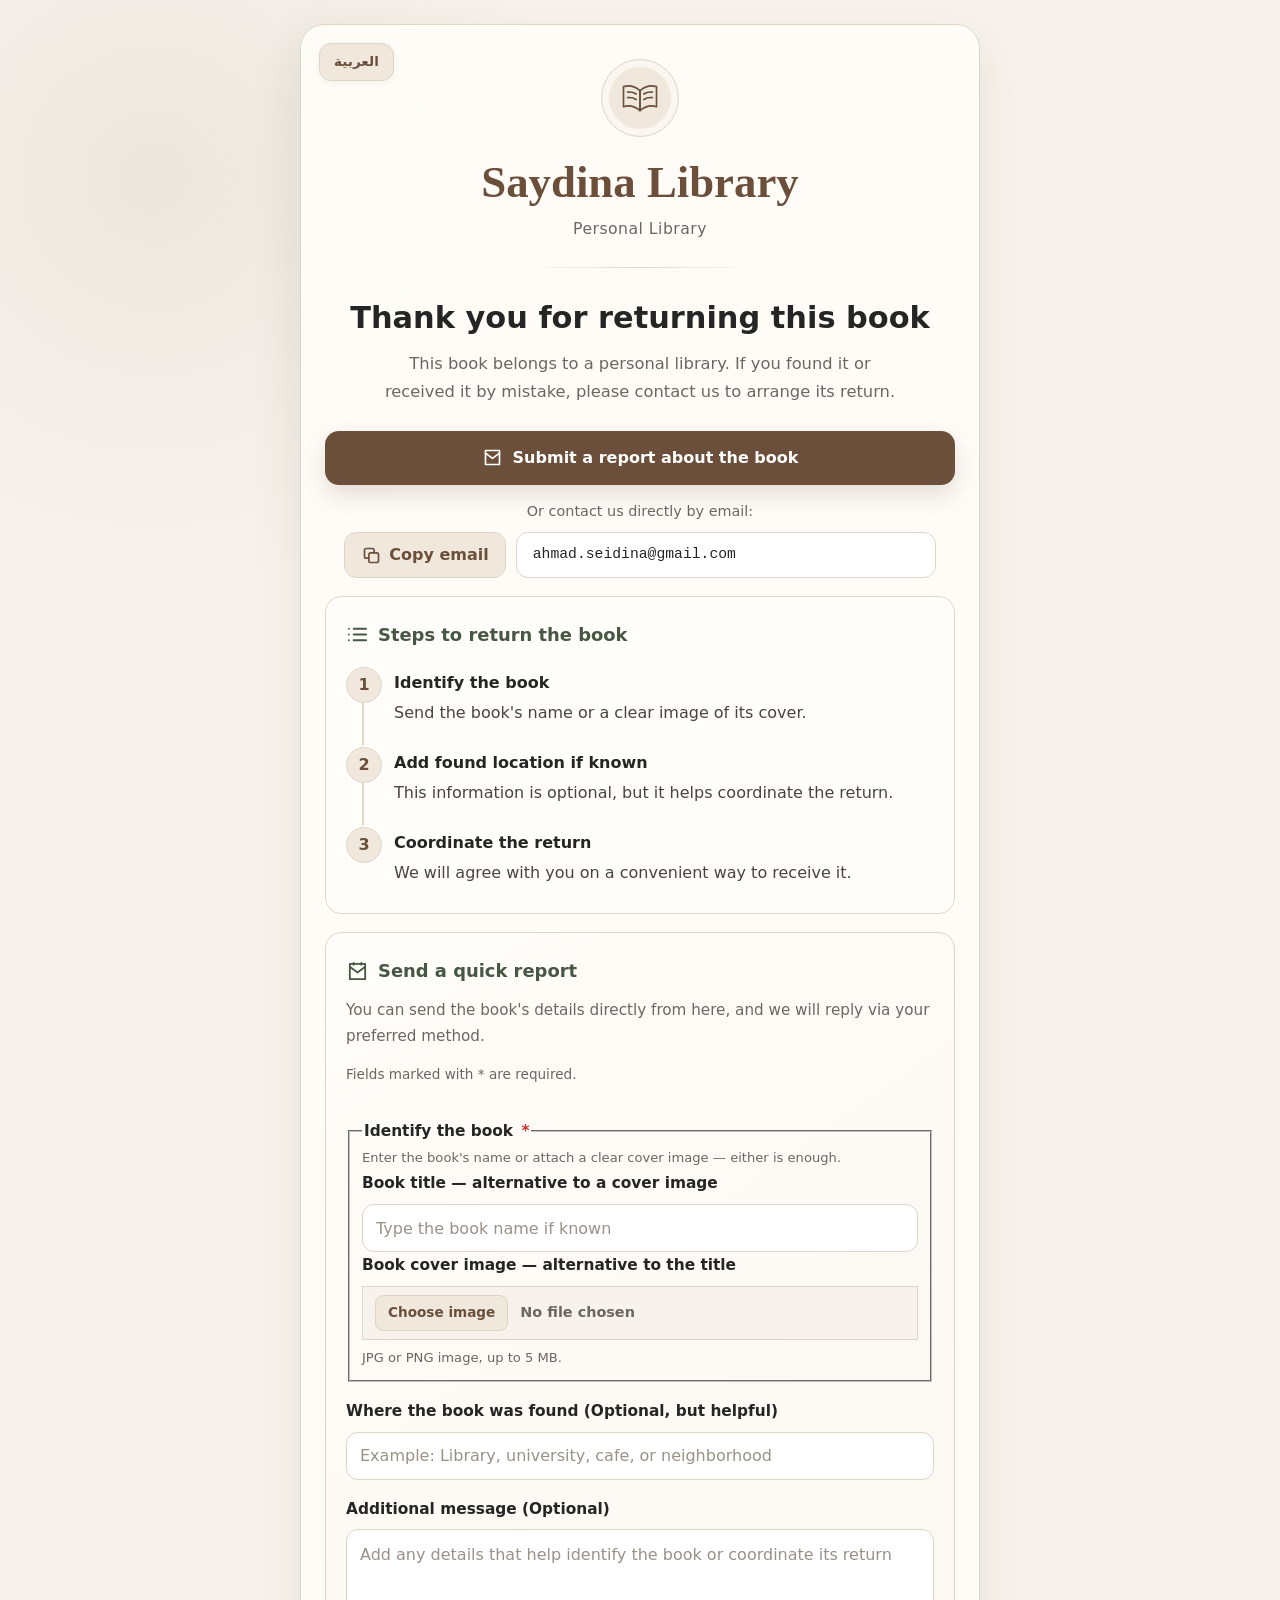
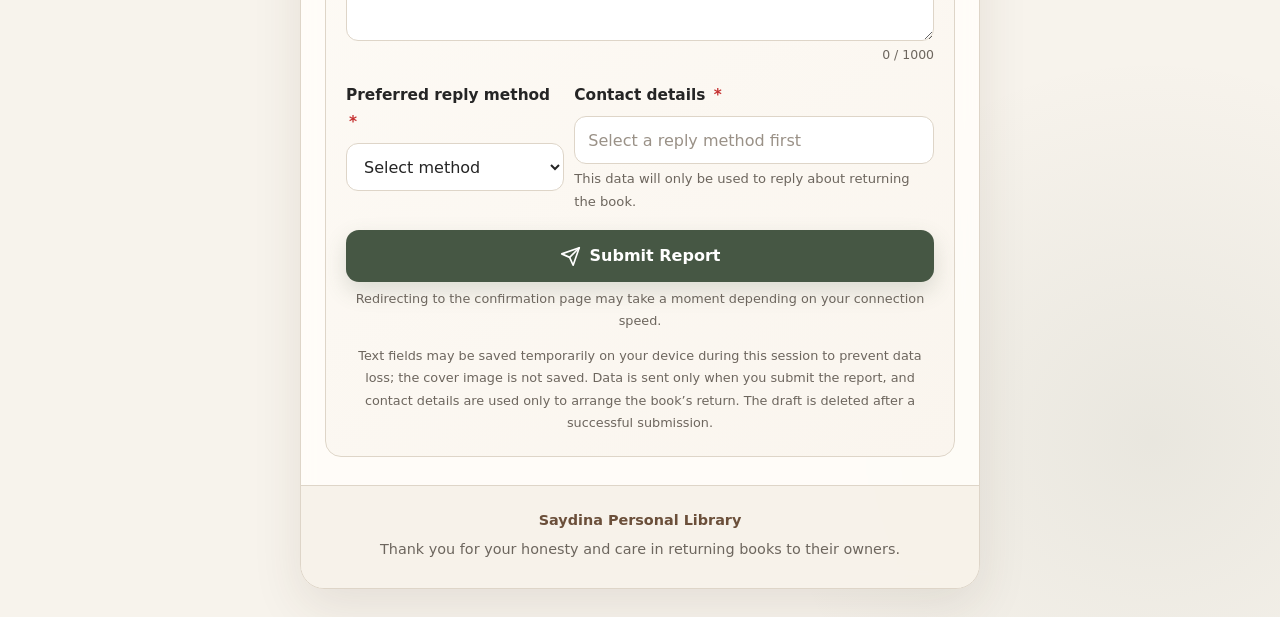
==== commit 2be098fd: "إعادة قالب البريد الجدولي مع الحفاظ على تعريب بيانات البلاغ - إعادة قالب FormSubmit من `basic` إلى `" ====
--- a/index.html
+++ b/index.html
@@ -1,5 +1,6 @@
 <!doctype html>
 <html lang="ar" dir="rtl">
+
 <head>
   <meta charset="utf-8">
   <meta name="viewport" content="width=device-width, initial-scale=1, viewport-fit=cover">
@@ -8,7 +9,7 @@
   <title>إعادة كتاب | مكتبة شخصية</title>
 
   <script>
-    (function() {
+    (function () {
       let savedLang = null;
       try {
         savedLang = localStorage.getItem("kutub-seidina:language");
@@ -21,16 +22,16 @@
       document.documentElement.dir = activeLang === "ar" ? "rtl" : "ltr";
       document.documentElement.classList.remove("ar-active", "en-active");
       document.documentElement.classList.add(activeLang + "-active");
-      
+
       const titles = {
         ar: "إعادة كتاب | مكتبة سَيْدِنا",
         en: "Return a Book | Saydina Library"
       };
       document.title = titles[activeLang];
-      
+
       document.documentElement.classList.add("i18n-pending");
-      
-      window.setTimeout(function() {
+
+      window.setTimeout(function () {
         document.documentElement.classList.remove("i18n-pending");
       }, 1500);
     })();
@@ -38,7 +39,8 @@
 
   <link rel="preconnect" href="https://fonts.googleapis.com">
   <link rel="preconnect" href="https://fonts.gstatic.com" crossorigin>
-  <link href="https://fonts.googleapis.com/css2?family=Amiri:wght@700&family=Tajawal:wght@400;500;700&display=swap" rel="stylesheet">
+  <link href="https://fonts.googleapis.com/css2?family=Amiri:wght@700&family=Tajawal:wght@400;500;700&display=swap"
+    rel="stylesheet">
 
   <link rel="stylesheet" href="./assets/css/styles.css">
   <script src="./assets/js/i18n.js" defer></script>
@@ -51,10 +53,12 @@
       <header class="hero">
         <button class="lang-switch" id="langSwitch" aria-label="Switch to English" lang="en" hidden>English</button>
         <div class="logo" aria-hidden="true">
-          <svg viewBox="0 0 64 64" fill="none" stroke="currentColor" stroke-width="2.4" stroke-linecap="round" stroke-linejoin="round">
-            <path d="M8 15.5c8.7-2.8 16.6-.7 24 5.8v29.2c-7.4-6.5-15.3-8.6-24-5.8V15.5Z"/>
-            <path d="M56 15.5c-8.7-2.8-16.6-.7-24 5.8v29.2c7.4-6.5 15.3-8.6 24-5.8V15.5Z"/>
-            <path d="M14 23.5c4.6-.8 8.6.2 12.4 2.7M14 31.5c4.6-.8 8.6.2 12.4 2.7M50 23.5c-4.6-.8-8.6.2-12.4 2.7M50 31.5c-4.6-.8-8.6.2-12.4 2.7"/>
+          <svg viewBox="0 0 64 64" fill="none" stroke="currentColor" stroke-width="2.4" stroke-linecap="round"
+            stroke-linejoin="round">
+            <path d="M8 15.5c8.7-2.8 16.6-.7 24 5.8v29.2c-7.4-6.5-15.3-8.6-24-5.8V15.5Z" />
+            <path d="M56 15.5c-8.7-2.8-16.6-.7-24 5.8v29.2c7.4-6.5 15.3-8.6 24-5.8V15.5Z" />
+            <path
+              d="M14 23.5c4.6-.8 8.6.2 12.4 2.7M14 31.5c4.6-.8 8.6.2 12.4 2.7M50 23.5c-4.6-.8-8.6.2-12.4 2.7M50 31.5c-4.6-.8-8.6.2-12.4 2.7" />
           </svg>
         </div>
 
@@ -73,9 +77,10 @@
 
         <div class="main-cta-wrap">
           <a class="primary-action" id="reportFormLink" href="#reportFormTitle">
-            <svg viewBox="0 0 24 24" fill="none" stroke="currentColor" stroke-width="1.9" stroke-linecap="round" stroke-linejoin="round" aria-hidden="true">
-              <path d="M4 4h16v16H4z"/>
-              <path d="m4 7 8 6 8-6"/>
+            <svg viewBox="0 0 24 24" fill="none" stroke="currentColor" stroke-width="1.9" stroke-linecap="round"
+              stroke-linejoin="round" aria-hidden="true">
+              <path d="M4 4h16v16H4z" />
+              <path d="m4 7 8 6 8-6" />
             </svg>
             <span data-i18n="mainCta">إرسال بلاغ عن الكتاب</span>
           </a>
@@ -84,13 +89,15 @@
         <div class="email-alt-section">
           <p class="email-alt-label" data-i18n="emailAltLabel">أو تواصل معنا مباشرة عبر البريد الإلكتروني:</p>
           <div class="email-alt-row">
-            <a class="email-address" id="emailButton" href="mailto:ahmad.seidina@gmail.com?subject=إعادة%20كتاب%20مفقود&amp;body=مرحباً،%0A%0Aعثرت%20على%20كتاب%20يحمل%20ختم%20مكتبتكم%20وأود%20ترتيب%20إعادته.%0A%0Aتفاصيل%20الكتاب:%0A-%20اسم%20الكتاب:%0A-%20مكان%20العثور%20عليه:%0A%0Aوشكرًا%20لكم.">
+            <a class="email-address" id="emailButton"
+              href="mailto:ahmad.seidina@gmail.com?subject=إعادة%20كتاب%20مفقود&amp;body=مرحباً،%0A%0Aعثرت%20على%20كتاب%20يحمل%20ختم%20مكتبتكم%20وأود%20ترتيب%20إعادته.%0A%0Aتفاصيل%20الكتاب:%0A-%20اسم%20الكتاب:%0A-%20مكان%20العثور%20عليه:%0A%0Aوشكرًا%20لكم.">
               <span id="emailAddress">ahmad.seidina@gmail.com</span>
             </a>
             <button class="copy-button" id="copyEmail" type="button">
-              <svg viewBox="0 0 24 24" fill="none" stroke="currentColor" stroke-width="1.9" stroke-linecap="round" stroke-linejoin="round" aria-hidden="true">
-                <rect x="9" y="9" width="11" height="11" rx="2"/>
-                <path d="M15 9V6a2 2 0 0 0-2-2H6a2 2 0 0 0-2 2v7a2 2 0 0 0 2 2h3"/>
+              <svg viewBox="0 0 24 24" fill="none" stroke="currentColor" stroke-width="1.9" stroke-linecap="round"
+                stroke-linejoin="round" aria-hidden="true">
+                <rect x="9" y="9" width="11" height="11" rx="2" />
+                <path d="M15 9V6a2 2 0 0 0-2-2H6a2 2 0 0 0-2 2v7a2 2 0 0 0 2 2h3" />
               </svg>
               <span data-i18n="copyEmail">نسخ البريد</span>
             </button>
@@ -99,9 +106,10 @@
 
         <section class="steps" aria-labelledby="stepsTitle">
           <h2 class="section-title" id="stepsTitle">
-            <svg viewBox="0 0 24 24" fill="none" stroke="currentColor" stroke-width="1.9" stroke-linecap="round" stroke-linejoin="round" aria-hidden="true">
-              <path d="M8 6h13M8 12h13M8 18h13"/>
-              <path d="M3 6h.01M3 12h.01M3 18h.01"/>
+            <svg viewBox="0 0 24 24" fill="none" stroke="currentColor" stroke-width="1.9" stroke-linecap="round"
+              stroke-linejoin="round" aria-hidden="true">
+              <path d="M8 6h13M8 12h13M8 18h13" />
+              <path d="M3 6h.01M3 12h.01M3 18h.01" />
             </svg>
             <span data-i18n="steps.title">خطوات إعادة الكتاب</span>
           </h2>
@@ -113,7 +121,8 @@
             </li>
             <li>
               <span class="step-title" data-i18n="steps.step2.title">أضف مكان العثور إن كان معروفاً</span>
-              <span class="step-description" data-i18n="steps.step2.desc">هذه المعلومة اختيارية، لكنها تساعد على ترتيب الإعادة.</span>
+              <span class="step-description" data-i18n="steps.step2.desc">هذه المعلومة اختيارية، لكنها تساعد على ترتيب
+                الإعادة.</span>
             </li>
             <li>
               <span class="step-title" data-i18n="steps.step3.title">نسّق طريقة الإعادة</span>
@@ -124,10 +133,11 @@
 
         <section class="report-form-section" aria-labelledby="reportFormTitle">
           <h2 class="section-title" id="reportFormTitle" tabindex="-1">
-            <svg viewBox="0 0 24 24" fill="none" stroke="currentColor" stroke-width="1.9" stroke-linecap="round" stroke-linejoin="round" aria-hidden="true">
-              <path d="M4 4h16v16H4z"/>
-              <path d="m4 7 8 6 8-6"/>
-              <path d="M8 3v2M16 3v2"/>
+            <svg viewBox="0 0 24 24" fill="none" stroke="currentColor" stroke-width="1.9" stroke-linecap="round"
+              stroke-linejoin="round" aria-hidden="true">
+              <path d="M4 4h16v16H4z" />
+              <path d="m4 7 8 6 8-6" />
+              <path d="M8 3v2M16 3v2" />
             </svg>
             <span data-i18n="form.title">إرسال بلاغ سريع</span>
           </h2>
@@ -136,15 +146,11 @@
             يمكنك إرسال معلومات الكتاب مباشرة من هنا، وسنرد عليك عبر الوسيلة التي تختارها.
           </p>
 
-          <form
-            class="report-form"
-            id="bookReportForm"
-            action="https://formsubmit.co/ahmad.seidina@gmail.com"
-            method="POST"
-            enctype="multipart/form-data"
-          >
-            <input type="hidden" id="submitLang" name="Language" value="ar">
-            <input type="hidden" id="submitSubject" name="_subject" value="بلاغ جديد عن كتاب تم العثور عليه">
+          <form class="report-form" id="bookReportForm" action="https://formsubmit.co/ahmad.seidina@gmail.com"
+            method="POST" enctype="multipart/form-data">
+            <input type="hidden" id="submitLang" name="لغة الواجهة" value="العربية">
+            <input type="hidden" id="submitSubject" name="_subject" value="بلاغ إعادة كتاب جديد">
+            <input type="hidden" id="submitReplyMethod" name="وسيلة التواصل المفضلة" value="">
             <input type="hidden" name="_template" value="table">
             <input type="hidden" id="successRedirect" name="_next" value="https://kutub-seidina.github.io/thanks.html">
             <input type="text" name="_honey" tabindex="-1" autocomplete="off" style="display:none">
@@ -157,51 +163,46 @@
             <div id="draftNotice" class="draft-notice" aria-live="polite" hidden>
               <div class="draft-notice-content">
                 <span class="draft-text" data-i18n="draftNotice.restored">استُعيدت مسودتك من هذه الجلسة.</span>
-                <span class="draft-image-warning" id="draftImageWarning" data-i18n="draftNotice.imageWarning" hidden>يرجى إعادة إرفاق صورة غلاف الكتاب.</span>
+                <span class="draft-image-warning" id="draftImageWarning" data-i18n="draftNotice.imageWarning"
+                  hidden>يرجى إعادة إرفاق صورة غلاف الكتاب.</span>
               </div>
-              <button type="button" class="btn-clear-draft" id="clearDraftBtn" data-i18n="draftNotice.deleteBtn">حذف المسودة</button>
-            </div>
-            
+              <button type="button" class="btn-clear-draft" id="clearDraftBtn" data-i18n="draftNotice.deleteBtn">حذف
+                المسودة</button>
+            </div>
+
             <fieldset id="bookIdentityGroup" aria-describedby="bookIdentityHint bookIdentityError">
-              <legend class="form-legend"><span data-i18n="form.identity.legend">التعرّف على الكتاب</span> <span class="required-asterisk" aria-hidden="true">*</span></legend>
-              <p class="field-hint" id="bookIdentityHint" data-i18n="form.identity.hint">أدخل اسم الكتاب أو أرفق صورة واضحة لغلافه — يكفي أحدهما.</p>
+              <legend class="form-legend"><span data-i18n="form.identity.legend">التعرّف على الكتاب</span> <span
+                  class="required-asterisk" aria-hidden="true">*</span></legend>
+              <p class="field-hint" id="bookIdentityHint" data-i18n="form.identity.hint">أدخل اسم الكتاب أو أرفق صورة
+                واضحة لغلافه — يكفي أحدهما.</p>
 
               <div class="form-field" id="bookIdentityField">
                 <label for="bookTitle" data-i18n="form.bookTitle.label">اسم الكتاب — بديل عن الصورة</label>
-                <input
-                  id="bookTitle"
-                  name="Book Name / اسم الكتاب"
-                  type="text"
-                  autocomplete="off"
-                  maxlength="150"
-                  dir="auto"
-                  data-i18n-placeholder="form.bookTitle.placeholder"
-                  placeholder="اكتب اسم الكتاب إن كان معروفاً"
-                >
+                <input id="bookTitle" name="اسم الكتاب" type="text" autocomplete="off" maxlength="150" dir="auto"
+                  data-i18n-placeholder="form.bookTitle.placeholder" placeholder="اكتب اسم الكتاب إن كان معروفاً">
               </div>
 
               <div class="form-field" id="bookCoverField">
                 <label for="bookCover" data-i18n="form.bookCover.label">صورة غلاف الكتاب — بديل عن الاسم</label>
                 <div class="file-input-wrap">
-                  <input
-                    class="file-input"
-                    id="bookCover"
-                    name="attachment"
-                    type="file"
-                    accept=".jpg,.jpeg,.png,image/jpeg,image/png"
-                    aria-describedby="bookCoverHint bookCoverError"
-                  >
+                  <input class="file-input" id="bookCover" name="صورة غلاف الكتاب" type="file"
+                    accept=".jpg,.jpeg,.png,image/jpeg,image/png" aria-describedby="bookCoverHint bookCoverError">
                   <label for="bookCover" class="custom-file-btn">
                     <span class="file-btn-text" data-i18n="form.bookCover.btn">اختيار صورة</span>
-                    <span class="file-status-text" id="fileStatusText" data-i18n="form.bookCover.noFile">لم يتم اختيار ملف</span>
+                    <span class="file-status-text" id="fileStatusText" data-i18n="form.bookCover.noFile">لم يتم اختيار
+                      ملف</span>
                   </label>
-                  <p class="field-hint" id="bookCoverHint" data-i18n="form.bookCover.hint">صورة JPG أو PNG، وبحجم لا يتجاوز 5 ميجابايت.</p>
+                  <p class="field-hint" id="bookCoverHint" data-i18n="form.bookCover.hint">صورة JPG أو PNG، وبحجم لا
+                    يتجاوز 5 ميجابايت.</p>
                   <p class="field-error" id="bookCoverError" hidden></p>
                   <div class="image-preview" id="imagePreview" aria-live="polite">
-                    <img id="imagePreviewThumbnail" src="data:image/svg+xml,%3Csvg xmlns='http://www.w3.org/2000/svg' viewBox='0 0 1 1'%3E%3C/svg%3E" alt="معاينة صورة غلاف الكتاب" data-i18n-alt="form.imagePreviewAlt">
+                    <img id="imagePreviewThumbnail"
+                      src="data:image/svg+xml,%3Csvg xmlns='http://www.w3.org/2000/svg' viewBox='0 0 1 1'%3E%3C/svg%3E"
+                      alt="معاينة صورة غلاف الكتاب" data-i18n-alt="form.imagePreviewAlt">
                     <div class="image-preview-details">
                       <span class="image-preview-text" id="imagePreviewName"></span>
-                      <button class="remove-image" id="removeImage" type="button" data-i18n="form.removeImage">إزالة الصورة</button>
+                      <button class="remove-image" id="removeImage" type="button" data-i18n="form.removeImage">إزالة
+                        الصورة</button>
                     </div>
                   </div>
                 </div>
@@ -210,38 +211,27 @@
             </fieldset>
 
             <div class="form-field" id="foundLocationField">
-              <label for="foundLocation" data-i18n="form.foundLocation.label">مكان العثور على الكتاب (اختياري، موصى به)</label>
-              <input
-                id="foundLocation"
-                name="Found Location / مكان العثور على الكتاب"
-                type="text"
-                autocomplete="off"
-                maxlength="200"
-                dir="auto"
-                data-i18n-placeholder="form.foundLocation.placeholder"
-                placeholder="مثال: مكتبة، جامعة، مقهى أو حي"
-              >
+              <label for="foundLocation" data-i18n="form.foundLocation.label">مكان العثور على الكتاب (اختياري، موصى
+                به)</label>
+              <input id="foundLocation" name="مكان العثور على الكتاب" type="text" autocomplete="off" maxlength="200"
+                dir="auto" data-i18n-placeholder="form.foundLocation.placeholder"
+                placeholder="مثال: مكتبة، جامعة، مقهى أو حي">
             </div>
 
             <div class="form-field" id="reportMessageField">
               <label for="reportMessage"><span data-i18n="form.message.label">رسالة إضافية (اختياري)</span></label>
-              <textarea
-                id="reportMessage"
-                name="Message / الرسالة"
-                maxlength="1000"
-                dir="auto"
-                aria-describedby="messageCounter"
+              <textarea id="reportMessage" name="الرسالة" maxlength="1000" dir="auto" aria-describedby="messageCounter"
                 data-i18n-placeholder="form.message.placeholder"
-                placeholder="أضف أي تفاصيل تساعد على التعرّف على الكتاب أو ترتيب إعادته"
-              ></textarea>
+                placeholder="أضف أي تفاصيل تساعد على التعرّف على الكتاب أو ترتيب إعادته"></textarea>
               <div class="counter-row" id="messageCounter" aria-live="polite">0 / 1000</div>
             </div>
 
             <div class="form-field" id="replyField">
               <div class="reply-grid">
                 <div class="reply-control" id="replyMethodField">
-                  <label for="replyMethod"><span data-i18n="form.replyMethod.label">وسيلة الرد المفضلة</span> <span class="required-asterisk" aria-hidden="true">*</span></label>
-                  <select id="replyMethod" name="Reply Method / وسيلة الرد المفضلة" aria-describedby="replyMethodError" required>
+                  <label for="replyMethod"><span data-i18n="form.replyMethod.label">وسيلة الرد المفضلة</span> <span
+                      class="required-asterisk" aria-hidden="true">*</span></label>
+                  <select id="replyMethod" aria-describedby="replyMethodError" required>
                     <option value="" selected disabled data-i18n="form.replyMethod.default">اختر الوسيلة</option>
                     <option value="email" data-i18n="form.replyMethod.email">البريد الإلكتروني</option>
                     <option value="phone" data-i18n="form.replyMethod.phone">واتساب أو اتصال</option>
@@ -253,35 +243,32 @@
 
                 <div class="reply-control" id="replyContactField">
                   <label for="replyContact">
-                    <span id="replyContactLabelText" data-i18n="form.replyContact.label.default">بيانات التواصل للرد</span>
+                    <span id="replyContactLabelText" data-i18n="form.replyContact.label.default">بيانات التواصل
+                      للرد</span>
                     <span class="required-asterisk" aria-hidden="true">*</span>
                   </label>
-                  <input
-                    id="replyContact"
-                    name="Contact Details / بيانات التواصل للرد"
-                    type="text"
-                    autocomplete="off"
-                    maxlength="120"
+                  <input id="replyContact" name="بيانات التواصل" type="text" autocomplete="off" maxlength="120"
                     aria-describedby="replyContactHint replyContactError"
-                    data-i18n-placeholder="form.replyContact.placeholder.default"
-                    placeholder="اختر وسيلة الرد أولاً"
-                    required
-                  >
-                  <p class="field-hint" id="replyContactHint" data-i18n="form.replyContact.hint.default">لن تُستخدم هذه البيانات إلا للرد بشأن إعادة الكتاب.</p>
+                    data-i18n-placeholder="form.replyContact.placeholder.default" placeholder="اختر وسيلة الرد أولاً"
+                    required>
+                  <p class="field-hint" id="replyContactHint" data-i18n="form.replyContact.hint.default">لن تُستخدم هذه
+                    البيانات إلا للرد بشأن إعادة الكتاب.</p>
                   <p class="field-error" id="replyContactError" hidden></p>
                 </div>
               </div>
             </div>
 
             <button class="submit-report" id="submitReport" type="submit">
-              <svg viewBox="0 0 24 24" fill="none" stroke="currentColor" stroke-width="1.9" stroke-linecap="round" stroke-linejoin="round" aria-hidden="true">
-                <path d="m22 2-7 20-4-9-9-4Z"/>
-                <path d="M22 2 11 13"/>
+              <svg viewBox="0 0 24 24" fill="none" stroke="currentColor" stroke-width="1.9" stroke-linecap="round"
+                stroke-linejoin="round" aria-hidden="true">
+                <path d="m22 2-7 20-4-9-9-4Z" />
+                <path d="M22 2 11 13" />
               </svg>
               <span class="submit-spinner" aria-hidden="true"></span>
               <span class="submit-label" data-i18n="form.submit">إرسال البلاغ</span>
             </button>
-            <p class="submit-help" data-i18n="form.submit.help">قد يستغرق الانتقال لصفحة التأكيد لحظات تبعاً لسرعة الاتصال لديك.</p>
+            <p class="submit-help" data-i18n="form.submit.help">قد يستغرق الانتقال لصفحة التأكيد لحظات تبعاً لسرعة
+              الاتصال لديك.</p>
 
             <p class="form-note" data-i18n="form.privacy">
               قد تُحفظ الحقول النصية مؤقتًا على جهازك خلال هذه الجلسة لتجنّب فقدانها، دون حفظ صورة الغلاف.
@@ -300,8 +287,10 @@
 
     <noscript>
       <div class="noscript">
-        <p>بعض التحسينات، مثل معاينة الصورة والتحقق المخصص، تحتاج إلى JavaScript. يمكنك تعبئة النموذج باستخدام التحقق الأساسي للمتصفح، أو التواصل عبر البريد الإلكتروني الموضح أعلاه.</p>
-        <p style="margin-top: 8px;">Some features, like image preview and custom validation, require JavaScript. You can fill the form using basic browser validation, or contact via the email shown above.</p>
+        <p>بعض التحسينات، مثل معاينة الصورة والتحقق المخصص، تحتاج إلى JavaScript. يمكنك تعبئة النموذج باستخدام التحقق
+          الأساسي للمتصفح، أو التواصل عبر البريد الإلكتروني الموضح أعلاه.</p>
+        <p style="margin-top: 8px;">Some features, like image preview and custom validation, require JavaScript. You can
+          fill the form using basic browser validation, or contact via the email shown above.</p>
       </div>
     </noscript>
   </div>
@@ -310,4 +299,5 @@
 
   <!-- تم فصل المنطق البرمجي إلى assets/js/main.js -->
 </body>
-</html>
+
+</html>
--- a/assets/css/styles.css
+++ b/assets/css/styles.css
@@ -2,1044 +2,1124 @@
    1. Design tokens
    ========================= */
 :root {
-  --paper: #F7F3EC;
-  --card: #FFFDF9;
-  --ink: #252525;
-  --muted: #6D665E;
-  --primary: #6B4F3A;
-  --primary-hover: #563D2C;
-  --olive: #465744;
-  --border: #DED5C8;
-  --soft: #F0E8DD;
-  --success: #315B3B;
-  --shadow: 0 18px 50px rgba(64, 45, 31, 0.10);
-  --radius-lg: 24px;
-  --radius-md: 16px;
-  --focus: 0 0 0 4px rgba(107, 79, 58, 0.20);
+    --paper: #F7F3EC;
+    --card: #FFFDF9;
+    --ink: #252525;
+    --muted: #6D665E;
+    --primary: #6B4F3A;
+    --primary-hover: #563D2C;
+    --olive: #465744;
+    --border: #DED5C8;
+    --soft: #F0E8DD;
+    --success: #315B3B;
+    --shadow: 0 18px 50px rgba(64, 45, 31, 0.10);
+    --radius-lg: 24px;
+    --radius-md: 16px;
+    --focus: 0 0 0 4px rgba(107, 79, 58, 0.20);
 }
 
 /* =========================
    2. Reset and base styles
    ========================= */
-* { box-sizing: border-box; }
-
-html { scroll-behavior: smooth; }
+* {
+    box-sizing: border-box;
+}
+
+html {
+    scroll-behavior: smooth;
+}
 
 body {
-  margin: 0;
-  min-height: 100vh;
-  color: var(--ink);
-  background:
-    radial-gradient(circle at 12% 8%, rgba(107, 79, 58, 0.08), transparent 26rem),
-    radial-gradient(circle at 90% 92%, rgba(70, 87, 68, 0.08), transparent 24rem),
-    var(--paper);
-  font-family: "Tajawal", system-ui, -apple-system, "Segoe UI", sans-serif;
-  line-height: 1.75;
-  text-rendering: optimizeLegibility;
+    margin: 0;
+    min-height: 100vh;
+    color: var(--ink);
+    background:
+        radial-gradient(circle at 12% 8%, rgba(107, 79, 58, 0.08), transparent 26rem),
+        radial-gradient(circle at 90% 92%, rgba(70, 87, 68, 0.08), transparent 24rem),
+        var(--paper);
+    font-family: "Tajawal", system-ui, -apple-system, "Segoe UI", sans-serif;
+    line-height: 1.75;
+    text-rendering: optimizeLegibility;
 }
 
 @supports (min-height: 100svh) {
-  body {
-    min-height: 100svh;
-  }
-}
-
-button, a { font: inherit; }
-a { color: inherit; }
+    body {
+        min-height: 100svh;
+    }
+}
+
+button,
+a {
+    font: inherit;
+}
+
+a {
+    color: inherit;
+}
 
 /* =========================
    3. Shared components
    ========================= */
 .page {
-  width: min(100% - 28px, 680px);
-  margin-inline: auto;
-  padding: max(24px, env(safe-area-inset-top)) 0 max(28px, env(safe-area-inset-bottom));
+    width: min(100% - 28px, 680px);
+    margin-inline: auto;
+    padding: max(24px, env(safe-area-inset-top)) 0 max(28px, env(safe-area-inset-bottom));
 }
 
 .shell {
-  overflow: hidden;
-  background: rgba(255, 253, 249, 0.92);
-  border: 1px solid var(--border);
-  border-radius: var(--radius-lg);
-  box-shadow: var(--shadow);
-  backdrop-filter: blur(10px);
+    overflow: hidden;
+    background: rgba(255, 253, 249, 0.92);
+    border: 1px solid var(--border);
+    border-radius: var(--radius-lg);
+    box-shadow: var(--shadow);
+    backdrop-filter: blur(10px);
 }
 
 .hero {
-  position: relative;
-  padding: 34px 24px 28px;
-  text-align: center;
+    position: relative;
+    padding: 34px 24px 28px;
+    text-align: center;
 }
 
 .hero::after {
-  content: "";
-  display: block;
-  width: min(240px, 62%);
-  height: 1px;
-  margin: 24px auto 0;
-  background: linear-gradient(90deg, transparent, var(--border), transparent);
+    content: "";
+    display: block;
+    width: min(240px, 62%);
+    height: 1px;
+    margin: 24px auto 0;
+    background: linear-gradient(90deg, transparent, var(--border), transparent);
 }
 
 .logo {
-  display: grid;
-  place-items: center;
-  width: 78px;
-  height: 78px;
-  margin: 0 auto 16px;
-  color: var(--primary);
-  background: var(--soft);
-  border: 1px solid var(--border);
-  border-radius: 50%;
-  box-shadow: inset 0 0 0 7px rgba(255, 253, 249, 0.72);
-}
-
-.logo svg { width: 44px; height: 44px; }
+    display: grid;
+    place-items: center;
+    width: 78px;
+    height: 78px;
+    margin: 0 auto 16px;
+    color: var(--primary);
+    background: var(--soft);
+    border: 1px solid var(--border);
+    border-radius: 50%;
+    box-shadow: inset 0 0 0 7px rgba(255, 253, 249, 0.72);
+}
+
+.logo svg {
+    width: 44px;
+    height: 44px;
+}
 
 .library-name {
-  margin: 0;
-  color: var(--primary);
-  font-family: "Amiri", Georgia, serif;
-  font-size: clamp(2rem, 8vw, 2.8rem);
-  line-height: 1.3;
+    margin: 0;
+    color: var(--primary);
+    font-family: "Amiri", Georgia, serif;
+    font-size: clamp(2rem, 8vw, 2.8rem);
+    line-height: 1.3;
 }
 
 .library-type {
-  margin: 4px 0 0;
-  color: var(--muted);
-  font-size: 0.98rem;
-  font-weight: 500;
-  letter-spacing: 0.03em;
+    margin: 4px 0 0;
+    color: var(--muted);
+    font-size: 0.98rem;
+    font-weight: 500;
+    letter-spacing: 0.03em;
 }
 
 footer {
-  padding: 22px 24px 26px;
-  color: var(--muted);
-  background: rgba(240, 232, 221, 0.52);
-  border-top: 1px solid var(--border);
-  text-align: center;
-  font-size: 0.9rem;
+    padding: 22px 24px 26px;
+    color: var(--muted);
+    background: rgba(240, 232, 221, 0.52);
+    border-top: 1px solid var(--border);
+    text-align: center;
+    font-size: 0.9rem;
 }
 
 footer strong {
-  display: block;
-  margin-bottom: 3px;
-  color: var(--primary);
-  font-weight: 700;
+    display: block;
+    margin-bottom: 3px;
+    color: var(--primary);
+    font-weight: 700;
 }
 
 .toast {
-  position: fixed;
-  right: 50%;
-  bottom: max(22px, env(safe-area-inset-bottom));
-  z-index: 10;
-  max-width: calc(100% - 32px);
-  padding: 11px 16px;
-  color: #fff;
-  background: var(--success);
-  border-radius: 999px;
-  box-shadow: 0 10px 30px rgba(37, 37, 37, 0.2);
-  opacity: 0;
-  pointer-events: none;
-  transform: translate(50%, 16px);
-  transition: opacity 180ms ease, transform 180ms ease;
+    position: fixed;
+    right: 50%;
+    bottom: max(22px, env(safe-area-inset-bottom));
+    z-index: 10;
+    max-width: calc(100% - 32px);
+    padding: 11px 16px;
+    color: #fff;
+    background: var(--success);
+    border-radius: 999px;
+    box-shadow: 0 10px 30px rgba(37, 37, 37, 0.2);
+    opacity: 0;
+    pointer-events: none;
+    transform: translate(50%, 16px);
+    transition: opacity 180ms ease, transform 180ms ease;
 }
 
 .toast.show {
-  opacity: 1;
-  transform: translate(50%, 0);
+    opacity: 1;
+    transform: translate(50%, 0);
 }
 
 .noscript {
-  margin: 12px 24px 24px;
-  padding: 12px;
-  color: #6B3D2E;
-  background: #FFF2EC;
-  border: 1px solid #EDC7B8;
-  border-radius: 12px;
-  text-align: center;
+    margin: 12px 24px 24px;
+    padding: 12px;
+    color: #6B3D2E;
+    background: #FFF2EC;
+    border: 1px solid #EDC7B8;
+    border-radius: 12px;
+    text-align: center;
 }
 
 /* =========================
    4. Home page
    ========================= */
-.page-home main { padding: 0 24px 28px; }
-
-.page-home .message { text-align: center; }
+.page-home main {
+    padding: 0 24px 28px;
+}
+
+.page-home .message {
+    text-align: center;
+}
 
 .page-home .message h2 {
-  margin: 0 0 10px;
-  font-size: clamp(1.45rem, 5vw, 1.9rem);
-  line-height: 1.45;
+    margin: 0 0 10px;
+    font-size: clamp(1.45rem, 5vw, 1.9rem);
+    line-height: 1.45;
 }
 
 .page-home .message p {
-  max-width: 520px;
-  margin: 0 auto;
-  color: var(--muted);
-  font-size: 1.02rem;
+    max-width: 520px;
+    margin: 0 auto;
+    color: var(--muted);
+    font-size: 1.02rem;
 }
 
 .page-home .main-cta-wrap {
-  margin-top: 24px;
+    margin-top: 24px;
 }
 
 .page-home .email-alt-section {
-  margin-top: 14px;
-  text-align: center;
+    margin-top: 14px;
+    text-align: center;
 }
 
 .page-home .email-alt-label {
-  margin: 0 0 8px;
-  color: var(--muted);
-  font-size: 0.9rem;
+    margin: 0 0 8px;
+    color: var(--muted);
+    font-size: 0.9rem;
 }
 
 .page-home .email-alt-row {
-  display: flex;
-  align-items: center;
-  justify-content: center;
-  gap: 10px;
-  flex-wrap: wrap;
-  direction: inherit;
-  flex-direction: row-reverse;
+    display: flex;
+    align-items: center;
+    justify-content: center;
+    gap: 10px;
+    flex-wrap: wrap;
+    direction: inherit;
+    flex-direction: row-reverse;
 }
 
 .page-home .email-address {
-  display: inline-flex;
-  align-items: center;
-  min-width: 0;
-  flex: 1;
-  max-width: 420px;
-  height: 46px;
-  padding: 10px 16px;
-  overflow-wrap: anywhere;
-  color: var(--ink);
-  background: #fff;
-  border: 1px solid var(--border);
-  border-radius: 12px;
-  font-family: ui-monospace, SFMono-Regular, Consolas, monospace;
-  font-size: 0.92rem;
-  text-decoration: none;
-  direction: ltr;
-  text-align: left;
-  unicode-bidi: isolate;
-  transition: border-color 160ms ease, box-shadow 160ms ease;
+    display: inline-flex;
+    align-items: center;
+    min-width: 0;
+    flex: 1;
+    max-width: 420px;
+    height: 46px;
+    padding: 10px 16px;
+    overflow-wrap: anywhere;
+    color: var(--ink);
+    background: #fff;
+    border: 1px solid var(--border);
+    border-radius: 12px;
+    font-family: ui-monospace, SFMono-Regular, Consolas, monospace;
+    font-size: 0.92rem;
+    text-decoration: none;
+    direction: ltr;
+    text-align: left;
+    unicode-bidi: isolate;
+    transition: border-color 160ms ease, box-shadow 160ms ease;
 }
 
 .page-home .email-address:hover {
-  border-color: var(--primary);
+    border-color: var(--primary);
 }
 
 .page-home .email-address:focus-visible,
 .page-home .remove-image:focus-visible {
-  outline: none;
-  box-shadow: var(--focus);
+    outline: none;
+    box-shadow: var(--focus);
 }
 
 .page-home .primary-action {
-  display: inline-flex;
-  align-items: center;
-  justify-content: center;
-  gap: 10px;
-  width: 100%;
-  min-height: 54px;
-  padding: 13px 18px;
-  color: #fff;
-  background: var(--primary);
-  border: 0;
-  border-radius: 14px;
-  text-decoration: none;
-  font-weight: 700;
-  box-shadow: 0 10px 24px rgba(107, 79, 58, 0.19);
-  transition: transform 160ms ease, background 160ms ease, box-shadow 160ms ease;
+    display: inline-flex;
+    align-items: center;
+    justify-content: center;
+    gap: 10px;
+    width: 100%;
+    min-height: 54px;
+    padding: 13px 18px;
+    color: #fff;
+    background: var(--primary);
+    border: 0;
+    border-radius: 14px;
+    text-decoration: none;
+    font-weight: 700;
+    box-shadow: 0 10px 24px rgba(107, 79, 58, 0.19);
+    transition: transform 160ms ease, background 160ms ease, box-shadow 160ms ease;
 }
 
 .page-home .primary-action:hover {
-  background: var(--primary-hover);
-  box-shadow: 0 13px 28px rgba(107, 79, 58, 0.23);
-  transform: translateY(-1px);
-}
-
-.page-home .primary-action:active { transform: translateY(0); }
+    background: var(--primary-hover);
+    box-shadow: 0 13px 28px rgba(107, 79, 58, 0.23);
+    transform: translateY(-1px);
+}
+
+.page-home .primary-action:active {
+    transform: translateY(0);
+}
 
 .page-home .primary-action:focus-visible {
-  outline: none;
-  box-shadow: var(--focus);
+    outline: none;
+    box-shadow: var(--focus);
 }
 
 .page-home .primary-action svg {
-  flex: 0 0 auto;
-  width: 21px;
-  height: 21px;
+    flex: 0 0 auto;
+    width: 21px;
+    height: 21px;
 }
 
 .page-home .copy-button svg {
-  flex: 0 0 auto;
-  width: 21px;
-  height: 21px;
+    flex: 0 0 auto;
+    width: 21px;
+    height: 21px;
 }
 
 .page-home .copy-button {
-  display: inline-flex;
-  align-items: center;
-  justify-content: center;
-  gap: 7px;
-  min-width: 94px;
-  height: 46px;
-  padding: 10px 16px;
-  color: var(--primary);
-  background: var(--soft);
-  border: 1px solid var(--border);
-  border-radius: 12px;
-  cursor: pointer;
-  font-weight: 700;
-  transition: background 160ms ease, transform 160ms ease;
-}
-
-.page-home .copy-button:hover { background: #E9DED0; }
-.page-home .copy-button:active { transform: scale(0.98); }
+    display: inline-flex;
+    align-items: center;
+    justify-content: center;
+    gap: 7px;
+    min-width: 94px;
+    height: 46px;
+    padding: 10px 16px;
+    color: var(--primary);
+    background: var(--soft);
+    border: 1px solid var(--border);
+    border-radius: 12px;
+    cursor: pointer;
+    font-weight: 700;
+    transition: background 160ms ease, transform 160ms ease;
+}
+
+.page-home .copy-button:hover {
+    background: #E9DED0;
+}
+
+.page-home .copy-button:active {
+    transform: scale(0.98);
+}
+
 .page-home .copy-button:focus-visible {
-  outline: none;
-  box-shadow: var(--focus);
+    outline: none;
+    box-shadow: var(--focus);
 }
 
 .page-home .steps {
-  margin-top: 18px;
-  padding: 22px 20px;
-  background: var(--card);
-  border: 1px solid var(--border);
-  border-radius: var(--radius-md);
+    margin-top: 18px;
+    padding: 22px 20px;
+    background: var(--card);
+    border: 1px solid var(--border);
+    border-radius: var(--radius-md);
 }
 
 .page-home .section-title {
-  display: flex;
-  align-items: center;
-  gap: 9px;
-  margin: 0 0 15px;
-  color: var(--olive);
-  font-size: 1.12rem;
-}
-
-.page-home .section-title svg { width: 23px; height: 23px; }
+    display: flex;
+    align-items: center;
+    gap: 9px;
+    margin: 0 0 15px;
+    color: var(--olive);
+    font-size: 1.12rem;
+}
+
+.page-home .section-title svg {
+    width: 23px;
+    height: 23px;
+}
 
 .page-home .steps ol {
-  display: grid;
-  gap: 0;
-  margin: 0;
-  padding: 0;
-  list-style: none;
-  counter-reset: return-steps;
+    display: grid;
+    gap: 0;
+    margin: 0;
+    padding: 0;
+    list-style: none;
+    counter-reset: return-steps;
 }
 
 .page-home .steps li {
-  position: relative;
-  min-height: 64px;
-  padding-block: 4px 18px;
-  padding-inline-start: 48px;
-  padding-inline-end: 0;
-  color: #49443F;
-  counter-increment: return-steps;
+    position: relative;
+    min-height: 64px;
+    padding-block: 4px 18px;
+    padding-inline-start: 48px;
+    padding-inline-end: 0;
+    color: #49443F;
+    counter-increment: return-steps;
 }
 
 .page-home .steps li:last-child {
-  min-height: 46px;
-  padding-block-end: 4px;
+    min-height: 46px;
+    padding-block-end: 4px;
 }
 
 .page-home .steps li::before {
-  content: counter(return-steps);
-  position: absolute;
-  z-index: 1;
-  top: 2px;
-  inset-inline-start: 0;
-  display: grid;
-  place-items: center;
-  width: 34px;
-  height: 34px;
-  color: var(--primary);
-  background: var(--soft);
-  border: 1px solid var(--border);
-  border-radius: 50%;
-  font-weight: 700;
+    content: counter(return-steps);
+    position: absolute;
+    z-index: 1;
+    top: 2px;
+    inset-inline-start: 0;
+    display: grid;
+    place-items: center;
+    width: 34px;
+    height: 34px;
+    color: var(--primary);
+    background: var(--soft);
+    border: 1px solid var(--border);
+    border-radius: 50%;
+    font-weight: 700;
 }
 
 .page-home .steps li:not(:last-child)::after {
-  content: "";
-  position: absolute;
-  top: 36px;
-  inset-inline-start: 16px;
-  bottom: 0;
-  width: 2px;
-  background: var(--border);
+    content: "";
+    position: absolute;
+    top: 36px;
+    inset-inline-start: 16px;
+    bottom: 0;
+    width: 2px;
+    background: var(--border);
 }
 
 .page-home .step-title {
-  display: block;
-  margin-bottom: 2px;
-  color: var(--ink);
-  font-weight: 700;
+    display: block;
+    margin-bottom: 2px;
+    color: var(--ink);
+    font-weight: 700;
 }
 
 .page-home .step-description {
-  display: block;
-  color: #49443F;
+    display: block;
+    color: #49443F;
 }
 
 .page-home .privacy {
-  display: flex;
-  align-items: flex-start;
-  gap: 11px;
-  margin-top: 18px;
-  padding: 15px 16px;
-  color: #4C514A;
-  background: #F4F6F1;
-  border: 1px solid #D9E0D4;
-  border-radius: 14px;
-  font-size: 0.92rem;
+    display: flex;
+    align-items: flex-start;
+    gap: 11px;
+    margin-top: 18px;
+    padding: 15px 16px;
+    color: #4C514A;
+    background: #F4F6F1;
+    border: 1px solid #D9E0D4;
+    border-radius: 14px;
+    font-size: 0.92rem;
 }
 
 .page-home .privacy svg {
-  flex: 0 0 auto;
-  width: 22px;
-  height: 22px;
-  margin-top: 2px;
-  color: var(--olive);
-}
-
-.page-home .privacy p { margin: 0; }
+    flex: 0 0 auto;
+    width: 22px;
+    height: 22px;
+    margin-top: 2px;
+    color: var(--olive);
+}
+
+.page-home .privacy p {
+    margin: 0;
+}
 
 /* =========================
    5. Report form
    ========================= */
 .page-home .report-form-section {
-  margin-top: 18px;
-  padding: 22px 20px;
-  background: linear-gradient(145deg, #FFFDF9, #FAF5EE);
-  border: 1px solid var(--border);
-  border-radius: var(--radius-md);
+    margin-top: 18px;
+    padding: 22px 20px;
+    background: linear-gradient(145deg, #FFFDF9, #FAF5EE);
+    border: 1px solid var(--border);
+    border-radius: var(--radius-md);
 }
 
 .page-home .required-note {
-  margin: -5px 0 15px;
-  color: var(--muted);
-  font-size: 0.85rem;
+    margin: -5px 0 15px;
+    color: var(--muted);
+    font-size: 0.85rem;
 }
 
 .page-home .form-summary-error {
-  margin-bottom: 18px;
-  padding: 12px 16px;
-  color: #9B2C2C;
-  background: #FFF5F5;
-  border: 1px solid #FEB2B2;
-  border-radius: 12px;
-  font-size: 0.94rem;
-  font-weight: 500;
+    margin-bottom: 18px;
+    padding: 12px 16px;
+    color: #9B2C2C;
+    background: #FFF5F5;
+    border: 1px solid #FEB2B2;
+    border-radius: 12px;
+    font-size: 0.94rem;
+    font-weight: 500;
 }
 
 
 .page-home .form-intro {
-  margin: -5px 0 18px;
-  color: var(--muted);
-  font-size: 0.95rem;
+    margin: -5px 0 18px;
+    color: var(--muted);
+    font-size: 0.95rem;
 }
 
 .page-home .report-form {
-  display: grid;
-  gap: 16px;
+    display: grid;
+    gap: 16px;
 }
 
 .page-home .form-field {
-  display: grid;
-  gap: 7px;
+    display: grid;
+    gap: 7px;
 }
 
 .page-home .form-field label,
 .page-home .form-legend {
-  color: var(--ink);
-  font-weight: 700;
-  font-size: 0.96rem;
+    color: var(--ink);
+    font-weight: 700;
+    font-size: 0.96rem;
 }
 
 .page-home .required-asterisk {
-  color: #C53030;
-  margin-inline-start: 3px;
-  font-weight: 700;
+    color: #C53030;
+    margin-inline-start: 3px;
+    font-weight: 700;
 }
 
 .page-home .field-hint {
-  margin: -3px 0 0;
-  color: var(--muted);
-  font-size: 0.82rem;
+    margin: -3px 0 0;
+    color: var(--muted);
+    font-size: 0.82rem;
 }
 
 .page-home .form-field input,
 .page-home .form-field select,
 .page-home .form-field textarea {
-  width: 100%;
-  min-height: 48px;
-  padding: 11px 13px;
-  color: var(--ink);
-  background: #fff;
-  border: 1px solid var(--border);
-  border-radius: 12px;
-  outline: none;
-  font: inherit;
-  transition: border-color 160ms ease, box-shadow 160ms ease;
+    width: 100%;
+    min-height: 48px;
+    padding: 11px 13px;
+    color: var(--ink);
+    background: #fff;
+    border: 1px solid var(--border);
+    border-radius: 12px;
+    outline: none;
+    font: inherit;
+    transition: border-color 160ms ease, box-shadow 160ms ease;
 }
 
 .page-home .form-field input,
 .page-home .form-field select {
-  height: 48px;
+    height: 48px;
 }
 
 .page-home .form-field textarea {
-  min-height: 112px;
-  resize: vertical;
+    min-height: 112px;
+    resize: vertical;
 }
 
 .page-home .form-field input:focus,
 .page-home .form-field select:focus,
 .page-home .form-field textarea:focus {
-  border-color: var(--primary);
-  box-shadow: var(--focus);
+    border-color: var(--primary);
+    box-shadow: var(--focus);
 }
 
 .page-home .form-field input::placeholder,
 .page-home .form-field textarea::placeholder {
-  color: #9A9187;
+    color: #9A9187;
 }
 
 /* اتجاه الحقول الفارغة حسب لغة الواجهة */
 html[dir="rtl"] .page-home .form-field input:placeholder-shown,
 html[dir="rtl"] .page-home .form-field textarea:placeholder-shown {
-  direction: rtl;
-  text-align: right;
+    direction: rtl;
+    text-align: right;
 }
 
 html[dir="ltr"] .page-home .form-field input:placeholder-shown,
 html[dir="ltr"] .page-home .form-field textarea:placeholder-shown {
-  direction: ltr;
-  text-align: left;
+    direction: ltr;
+    text-align: left;
 }
 
 .page-home .reply-grid {
-  display: grid;
-  grid-template-columns: minmax(0, 0.85fr) minmax(0, 1.4fr);
-  gap: 10px;
-  align-items: flex-start;
+    display: grid;
+    grid-template-columns: minmax(0, 0.85fr) minmax(0, 1.4fr);
+    gap: 10px;
+    align-items: flex-start;
 }
 
 .page-home .reply-control {
-  display: grid;
-  gap: 7px;
+    display: grid;
+    gap: 7px;
 }
 
 .page-home .file-input-wrap {
-  position: relative;
-  display: grid;
-  gap: 10px;
+    position: relative;
+    display: grid;
+    gap: 10px;
 }
 
 .page-home .file-input {
-  position: absolute;
-  width: 1px;
-  height: 1px;
-  padding: 0;
-  margin: -1px;
-  overflow: hidden;
-  clip: rect(0, 0, 0, 0);
-  border: 0;
+    position: absolute;
+    width: 1px;
+    height: 1px;
+    padding: 0;
+    margin: -1px;
+    overflow: hidden;
+    clip: rect(0, 0, 0, 0);
+    border: 0;
 }
 
 .page-home .custom-file-btn {
-  display: flex;
-  align-items: center;
-  gap: 12px;
-  padding: 8px 12px;
-  background: var(--paper);
-  border: 1px solid var(--border);
-  border-radius: var(--radius-sm);
-  cursor: pointer;
-  transition: border-color 0.15s ease, box-shadow 0.15s ease;
+    display: flex;
+    align-items: center;
+    gap: 12px;
+    padding: 8px 12px;
+    background: var(--paper);
+    border: 1px solid var(--border);
+    border-radius: var(--radius-sm);
+    cursor: pointer;
+    transition: border-color 0.15s ease, box-shadow 0.15s ease;
 }
 
 .page-home .custom-file-btn:hover {
-  border-color: var(--primary);
+    border-color: var(--primary);
 }
 
 .page-home .file-input:focus-visible + .custom-file-btn {
-  outline: none;
-  box-shadow: var(--focus);
-  border-color: var(--primary);
+    outline: none;
+    box-shadow: var(--focus);
+    border-color: var(--primary);
 }
 
 .page-home .file-btn-text {
-  padding: 5px 12px;
-  color: var(--primary);
-  background: var(--soft);
-  border: 1px solid var(--border);
-  border-radius: 8px;
-  font-size: 0.85rem;
-  font-weight: 700;
-  transition: background 160ms ease;
+    padding: 5px 12px;
+    color: var(--primary);
+    background: var(--soft);
+    border: 1px solid var(--border);
+    border-radius: 8px;
+    font-size: 0.85rem;
+    font-weight: 700;
+    transition: background 160ms ease;
 }
 
 .page-home .custom-file-btn:hover .file-btn-text {
-  background: var(--border);
+    background: var(--border);
 }
 
 .page-home .file-status-text {
-  color: var(--muted);
-  font-size: 0.9rem;
+    color: var(--muted);
+    font-size: 0.9rem;
 }
 
 .page-home .file-input-wrap:has(.image-preview.visible) .custom-file-btn {
-  display: none;
+    display: none;
 }
 
 .page-home .image-preview {
-  display: none;
-  align-items: center;
-  gap: 12px;
-  padding: 10px;
-  background: #fff;
-  border: 1px solid var(--border);
-  border-radius: 12px;
+    display: none;
+    align-items: center;
+    gap: 12px;
+    padding: 10px;
+    background: #fff;
+    border: 1px solid var(--border);
+    border-radius: 12px;
 }
 
 .page-home .image-preview.visible {
-  display: flex;
+    display: flex;
 }
 
 .page-home .image-preview img {
-  width: 64px;
-  height: 64px;
-  flex: 0 0 auto;
-  object-fit: cover;
-  border: 1px solid var(--border);
-  border-radius: 10px;
+    width: 64px;
+    height: 64px;
+    flex: 0 0 auto;
+    object-fit: cover;
+    border: 1px solid var(--border);
+    border-radius: 10px;
 }
 
 .page-home .image-preview-text {
-  min-width: 0;
-  color: var(--muted);
-  font-size: 0.84rem;
-  overflow-wrap: anywhere;
+    min-width: 0;
+    color: var(--muted);
+    font-size: 0.84rem;
+    overflow-wrap: anywhere;
 }
 
 .page-home .submit-report {
-  display: inline-flex;
-  align-items: center;
-  justify-content: center;
-  gap: 9px;
-  width: 100%;
-  min-height: 52px;
-  padding: 12px 18px;
-  color: #fff;
-  background: var(--olive);
-  border: 0;
-  border-radius: 13px;
-  cursor: pointer;
-  font-weight: 700;
-  box-shadow: 0 9px 22px rgba(70, 87, 68, 0.18);
-  transition: transform 160ms ease, filter 160ms ease;
+    display: inline-flex;
+    align-items: center;
+    justify-content: center;
+    gap: 9px;
+    width: 100%;
+    min-height: 52px;
+    padding: 12px 18px;
+    color: #fff;
+    background: var(--olive);
+    border: 0;
+    border-radius: 13px;
+    cursor: pointer;
+    font-weight: 700;
+    box-shadow: 0 9px 22px rgba(70, 87, 68, 0.18);
+    transition: transform 160ms ease, filter 160ms ease;
 }
 
 .page-home .submit-report:hover {
-  filter: brightness(0.94);
-  transform: translateY(-1px);
+    filter: brightness(0.94);
+    transform: translateY(-1px);
 }
 
 .page-home .submit-report:active {
-  transform: translateY(0);
+    transform: translateY(0);
 }
 
 .page-home .submit-report:focus-visible {
-  outline: none;
-  box-shadow: 0 0 0 4px rgba(70, 87, 68, 0.22);
+    outline: none;
+    box-shadow: 0 0 0 4px rgba(70, 87, 68, 0.22);
 }
 
 .page-home .submit-report svg {
-  width: 21px;
-  height: 21px;
+    width: 21px;
+    height: 21px;
 }
 
 .page-home .submit-help {
-  margin: -10px 0 0;
-  color: var(--muted);
-  text-align: center;
-  font-size: 0.8rem;
+    margin: -10px 0 0;
+    color: var(--muted);
+    text-align: center;
+    font-size: 0.8rem;
 }
 
 .page-home .form-note {
-  margin: -4px 0 0;
-  color: var(--muted);
-  text-align: center;
-  font-size: 0.8rem;
+    margin: -4px 0 0;
+    color: var(--muted);
+    text-align: center;
+    font-size: 0.8rem;
 }
 
 .page-home .field-error {
-  margin: -2px 0 0;
-  color: #9B2C2C;
-  font-size: 0.82rem;
-  font-weight: 500;
+    margin: -2px 0 0;
+    color: #9B2C2C;
+    font-size: 0.82rem;
+    font-weight: 500;
 }
 
 .page-home .field-error[hidden] {
-  display: none;
+    display: none;
 }
 
 .page-home .form-field.has-error input,
 .page-home .form-field.has-error select,
 .page-home .form-field.has-error textarea {
-  border-color: #B44B4B;
-  box-shadow: 0 0 0 3px rgba(180, 75, 75, 0.12);
+    border-color: #B44B4B;
+    box-shadow: 0 0 0 3px rgba(180, 75, 75, 0.12);
 }
 
 .page-home .reply-control {
-  display: grid;
-  gap: 7px;
-  min-width: 0;
+    display: grid;
+    gap: 7px;
+    min-width: 0;
 }
 
 .page-home .counter-row {
-  display: flex;
-  justify-content: flex-end;
-  margin-top: -4px;
-  color: var(--muted);
-  direction: ltr;
-  font-size: 0.78rem;
+    display: flex;
+    justify-content: flex-end;
+    margin-top: -4px;
+    color: var(--muted);
+    direction: ltr;
+    font-size: 0.78rem;
 }
 
 .page-home .image-preview-details {
-  display: grid;
-  min-width: 0;
-  flex: 1;
-  gap: 5px;
+    display: grid;
+    min-width: 0;
+    flex: 1;
+    gap: 5px;
 }
 
 .page-home .remove-image {
-  justify-self: start;
-  padding: 4px 9px;
-  color: #8B3535;
-  background: #FFF4F2;
-  border: 1px solid #E8C3BE;
-  border-radius: 8px;
-  cursor: pointer;
-  font: inherit;
-  font-size: 0.78rem;
-  font-weight: 700;
+    justify-self: start;
+    padding: 4px 9px;
+    color: #8B3535;
+    background: #FFF4F2;
+    border: 1px solid #E8C3BE;
+    border-radius: 8px;
+    cursor: pointer;
+    font: inherit;
+    font-size: 0.78rem;
+    font-weight: 700;
 }
 
 .page-home .remove-image:hover {
-  background: #FCE9E6;
+    background: #FCE9E6;
 }
 
 .page-home .submit-report:disabled {
-  cursor: wait;
-  filter: saturate(0.65);
-  opacity: 0.78;
-  transform: none;
+    cursor: wait;
+    filter: saturate(0.65);
+    opacity: 0.78;
+    transform: none;
 }
 
 .page-home .submit-spinner {
-  display: none;
-  width: 18px;
-  height: 18px;
-  border: 2px solid rgba(255, 255, 255, 0.42);
-  border-top-color: #fff;
-  border-radius: 50%;
-  animation: submit-spin 750ms linear infinite;
+    display: none;
+    width: 18px;
+    height: 18px;
+    border: 2px solid rgba(255, 255, 255, 0.42);
+    border-top-color: #fff;
+    border-radius: 50%;
+    animation: submit-spin 750ms linear infinite;
 }
 
 .page-home .submit-report.is-loading > svg {
-  display: none;
+    display: none;
 }
 
 .page-home .submit-report.is-loading .submit-spinner {
-  display: inline-block;
+    display: inline-block;
 }
 
 @keyframes submit-spin {
-  to { transform: rotate(360deg); }
+    to {
+        transform: rotate(360deg);
+    }
 }
 
 /* =========================
    6. Success page
    ========================= */
 .page-thanks {
-  display: grid;
-  place-items: center;
-  padding: max(24px, env(safe-area-inset-top)) 14px max(24px, env(safe-area-inset-bottom));
+    display: grid;
+    place-items: center;
+    padding: max(24px, env(safe-area-inset-top)) 14px max(24px, env(safe-area-inset-bottom));
 }
 
 .page-thanks .card {
-  position: relative;
-  width: min(100%, 620px);
-  padding: clamp(28px, 7vw, 48px) clamp(20px, 6vw, 44px);
-  text-align: center;
-  background: rgba(255, 253, 249, 0.94);
-  border: 1px solid var(--border);
-  border-radius: 24px;
-  box-shadow: var(--shadow);
+    position: relative;
+    width: min(100%, 620px);
+    padding: clamp(28px, 7vw, 48px) clamp(20px, 6vw, 44px);
+    text-align: center;
+    background: rgba(255, 253, 249, 0.94);
+    border: 1px solid var(--border);
+    border-radius: 24px;
+    box-shadow: var(--shadow);
 }
 
 .page-thanks .success-icon {
-  display: grid;
-  place-items: center;
-  width: 82px;
-  height: 82px;
-  margin: 0 auto 18px;
-  color: #fff;
-  background: var(--olive);
-  border: 8px solid #E8EDE5;
-  border-radius: 50%;
-}
-
-.page-thanks .success-icon svg { width: 38px; height: 38px; }
+    display: grid;
+    place-items: center;
+    width: 82px;
+    height: 82px;
+    margin: 0 auto 18px;
+    color: #fff;
+    background: var(--olive);
+    border: 8px solid #E8EDE5;
+    border-radius: 50%;
+}
+
+.page-thanks .success-icon svg {
+    width: 38px;
+    height: 38px;
+}
 
 .page-thanks h1 {
-  margin: 0 0 10px;
-  color: var(--primary);
-  font-family: "Amiri", Georgia, serif;
-  font-size: clamp(2rem, 8vw, 2.7rem);
-  line-height: 1.35;
+    margin: 0 0 10px;
+    color: var(--primary);
+    font-family: "Amiri", Georgia, serif;
+    font-size: clamp(2rem, 8vw, 2.7rem);
+    line-height: 1.35;
 }
 
 .page-thanks .lead {
-  margin: 0 auto;
-  max-width: 470px;
-  color: var(--muted);
-  font-size: 1.04rem;
+    margin: 0 auto;
+    max-width: 470px;
+    color: var(--muted);
+    font-size: 1.04rem;
 }
 
 .page-thanks .note {
-  margin: 22px 0 0;
-  padding: 14px 16px;
-  color: #4C514A;
-  background: #F4F6F1;
-  border: 1px solid #D9E0D4;
-  border-radius: 14px;
+    margin: 22px 0 0;
+    padding: 14px 16px;
+    color: #4C514A;
+    background: #F4F6F1;
+    border: 1px solid #D9E0D4;
+    border-radius: 14px;
 }
 
 .page-thanks .actions {
-  display: grid;
-  grid-template-columns: 1fr 1fr;
-  gap: 10px;
-  margin-top: 26px;
+    display: grid;
+    grid-template-columns: 1fr 1fr;
+    gap: 10px;
+    margin-top: 26px;
 }
 
 .page-thanks .button {
-  display: inline-flex;
-  align-items: center;
-  justify-content: center;
-  min-height: 50px;
-  padding: 11px 16px;
-  border: 1px solid var(--border);
-  border-radius: 13px;
-  text-decoration: none;
-  font-weight: 700;
+    display: inline-flex;
+    align-items: center;
+    justify-content: center;
+    min-height: 50px;
+    padding: 11px 16px;
+    border: 1px solid var(--border);
+    border-radius: 13px;
+    text-decoration: none;
+    font-weight: 700;
 }
 
 .page-thanks .button-primary {
-  color: #fff;
-  background: var(--primary);
-  border-color: var(--primary);
-}
-
-.page-thanks .button-primary:hover { background: var(--primary-hover); }
+    color: #fff;
+    background: var(--primary);
+    border-color: var(--primary);
+}
+
+.page-thanks .button-primary:hover {
+    background: var(--primary-hover);
+}
 
 .page-thanks .button-secondary {
-  color: var(--muted);
-  background: var(--paper);
-  border-color: var(--border);
-  transition: background 160ms ease, color 160ms ease;
+    color: var(--muted);
+    background: var(--paper);
+    border-color: var(--border);
+    transition: background 160ms ease, color 160ms ease;
 }
 
 .page-thanks .button-secondary:hover {
-  background: var(--soft);
-  color: var(--primary);
+    background: var(--soft);
+    color: var(--primary);
 }
 
 .page-thanks .button:focus-visible {
-  outline: none;
-  box-shadow: 0 0 0 3px rgba(107, 79, 58, 0.35);
+    outline: none;
+    box-shadow: 0 0 0 3px rgba(107, 79, 58, 0.35);
 }
 
 .page-thanks .library {
-  margin-top: 24px;
-  color: var(--muted);
-  font-size: 0.9rem;
-}
-
-.page-thanks .library strong { color: var(--primary); }
+    margin-top: 24px;
+    color: var(--muted);
+    font-size: 0.9rem;
+}
+
+.page-thanks .library strong {
+    color: var(--primary);
+}
 
 /* =========================
    7. Responsive design
    ========================= */
 @media (max-width: 480px) {
-  .page {
-    width: min(100% - 18px, 680px);
-    padding-top: 10px;
-  }
-  .shell { border-radius: 20px; }
-  .hero { padding: 28px 18px 24px; }
-  .page-home main { padding-inline: 16px; }
-  .page-home .email-alt-section, 
-  .page-home .steps, 
-  .page-home .report-form-section { 
-    padding-inline: 15px; 
-  }
-  .page-home .email-alt-row { flex-direction: column; }
-  .page-home .email-address,
-  .page-home .copy-button {
-    width: 100%;
-    text-align: center;
-  }
-  .page-home .email-address {
-    justify-content: center;
-  }
-  .page-thanks .actions { grid-template-columns: 1fr; }
+    .page {
+        width: min(100% - 18px, 680px);
+        padding-top: 10px;
+    }
+
+    .shell {
+        border-radius: 20px;
+    }
+
+    .hero {
+        padding: 28px 18px 24px;
+    }
+
+    .page-home main {
+        padding-inline: 16px;
+    }
+
+    .page-home .email-alt-section,
+    .page-home .steps,
+    .page-home .report-form-section {
+        padding-inline: 15px;
+    }
+
+    .page-home .email-alt-row {
+        flex-direction: column;
+    }
+
+    .page-home .email-address,
+    .page-home .copy-button {
+        width: 100%;
+        text-align: center;
+    }
+
+    .page-home .email-address {
+        justify-content: center;
+    }
+
+    .page-thanks .actions {
+        grid-template-columns: 1fr;
+    }
 }
 
 /* =========================
    8. Reduced motion
    ========================= */
 @media (prefers-reduced-motion: reduce) {
-  html { scroll-behavior: auto; }
-  *, *::before, *::after {
-    transition-duration: 0.01ms !important;
-    animation-duration: 0.01ms !important;
-    animation-iteration-count: 1 !important;
-  }
+    html {
+        scroll-behavior: auto;
+    }
+
+    *,
+    *::before,
+    *::after {
+        transition-duration: 0.01ms !important;
+        animation-duration: 0.01ms !important;
+        animation-iteration-count: 1 !important;
+    }
 }
 
 /* =========================
    9. Localization and Language Switching
    ========================= */
 html.i18n-pending body {
-  visibility: hidden !important;
+    visibility: hidden !important;
 }
 
 .lang-switch {
-  position: absolute;
-  inset-block-start: 18px;
-  inset-inline-start: 18px;
-  background: var(--soft);
-  border: 1px solid var(--border);
-  color: var(--primary);
-  padding: 6px 14px;
-  font-size: 0.85rem;
-  font-weight: 700;
-  border-radius: 12px;
-  cursor: pointer;
-  transition: all 0.2s ease-in-out;
-  box-shadow: 0 2px 6px rgba(64, 45, 31, 0.06);
-  z-index: 10;
+    position: absolute;
+    inset-block-start: 18px;
+    inset-inline-start: 18px;
+    background: var(--soft);
+    border: 1px solid var(--border);
+    color: var(--primary);
+    padding: 6px 14px;
+    font-size: 0.85rem;
+    font-weight: 700;
+    border-radius: 12px;
+    cursor: pointer;
+    transition: all 0.2s ease-in-out;
+    box-shadow: 0 2px 6px rgba(64, 45, 31, 0.06);
+    z-index: 10;
 }
 
 .lang-switch:hover {
-  background: var(--primary);
-  color: var(--paper);
-  border-color: var(--primary);
-  transform: translateY(-1px);
+    background: var(--primary);
+    color: var(--paper);
+    border-color: var(--primary);
+    transform: translateY(-1px);
 }
 
 .lang-switch:active {
-  transform: translateY(0);
+    transform: translateY(0);
 }
 
 .lang-switch:focus-visible {
-  outline: none;
-  box-shadow: var(--focus);
+    outline: none;
+    box-shadow: var(--focus);
 }
 
 /* Draft Notice */
 .draft-notice {
-  display: flex;
-  align-items: center;
-  justify-content: space-between;
-  gap: 16px;
-  margin-bottom: 24px;
-  padding: 14px 18px;
-  background: #FAF8F5;
-  border: 1px dashed var(--border);
-  border-radius: var(--radius-md);
-  box-shadow: 0 2px 8px rgba(107, 79, 58, 0.03);
+    display: flex;
+    align-items: center;
+    justify-content: space-between;
+    gap: 16px;
+    margin-bottom: 24px;
+    padding: 14px 18px;
+    background: #FAF8F5;
+    border: 1px dashed var(--border);
+    border-radius: var(--radius-md);
+    box-shadow: 0 2px 8px rgba(107, 79, 58, 0.03);
 }
 
 .draft-notice[hidden] {
-  display: none !important;
+    display: none !important;
 }
 
 .draft-notice-content {
-  display: flex;
-  flex-direction: column;
-  gap: 4px;
-  text-align: start;
+    display: flex;
+    flex-direction: column;
+    gap: 4px;
+    text-align: start;
 }
 
 .draft-text {
-  font-size: 0.92rem;
-  color: var(--ink);
-  font-weight: 500;
+    font-size: 0.92rem;
+    color: var(--ink);
+    font-weight: 500;
 }
 
 .draft-image-warning {
-  font-size: 0.85rem;
-  color: #9B2C2C;
-  font-weight: 700;
+    font-size: 0.85rem;
+    color: #9B2C2C;
+    font-weight: 700;
 }
 
 .btn-clear-draft {
-  flex-shrink: 0;
-  background: none;
-  border: none;
-  color: #A33A3A;
-  font-size: 0.88rem;
-  font-weight: 700;
-  cursor: pointer;
-  padding: 6px 12px;
-  border-radius: 8px;
-  transition: all 0.15s ease;
+    flex-shrink: 0;
+    background: none;
+    border: none;
+    color: #A33A3A;
+    font-size: 0.88rem;
+    font-weight: 700;
+    cursor: pointer;
+    padding: 6px 12px;
+    border-radius: 8px;
+    transition: all 0.15s ease;
 }
 
 .btn-clear-draft:hover {
-  background-color: #FDF2F2;
-  color: #C53030;
+    background-color: #FDF2F2;
+    color: #C53030;
 }
 
 .btn-clear-draft:focus-visible {
-  outline: none;
-  box-shadow: 0 0 0 2px rgba(197, 48, 48, 0.25);
+    outline: none;
+    box-shadow: 0 0 0 2px rgba(197, 48, 48, 0.25);
 }
 
 /* English Language Overrides */
 html.en-active body {
-  font-family: system-ui, -apple-system, "Segoe UI", Arial, sans-serif;
+    font-family: system-ui, -apple-system, "Segoe UI", Arial, sans-serif;
 }
 
 html.en-active .library-name,
 html.en-active .page-thanks h1 {
-  font-family: Georgia, "Times New Roman", serif;
+    font-family: Georgia, "Times New Roman", serif;
+}
+
+@media (max-width: 600px) {
+    .page-home .reply-grid {
+        grid-template-columns: minmax(0, 1fr);
+        gap: 16px;
+    }
+
+    .page-home .reply-control {
+        width: 100%;
+        min-width: 0;
+    }
+
+    .page-home .reply-control input,
+    .page-home .reply-control select {
+        width: 100%;
+    }
 }
 
 @media (max-width: 480px) {
-  .page-home .email-alt-row {
-    flex-direction: column;
-  }
-  .draft-notice {
-    flex-direction: column;
-    align-items: stretch;
-    gap: 12px;
-  }
-  .btn-clear-draft {
-    align-self: flex-start;
-    padding: 8px 12px;
-    background: #FDF2F2;
-    color: #C53030;
-    text-align: center;
-    width: 100%;
-  }
-}
-
+    .page-home .email-alt-row {
+        flex-direction: column;
+    }
+
+    .draft-notice {
+        flex-direction: column;
+        align-items: stretch;
+        gap: 12px;
+    }
+
+    .btn-clear-draft {
+        align-self: flex-start;
+        padding: 8px 12px;
+        background: #FDF2F2;
+        color: #C53030;
+        text-align: center;
+        width: 100%;
+    }
+}
